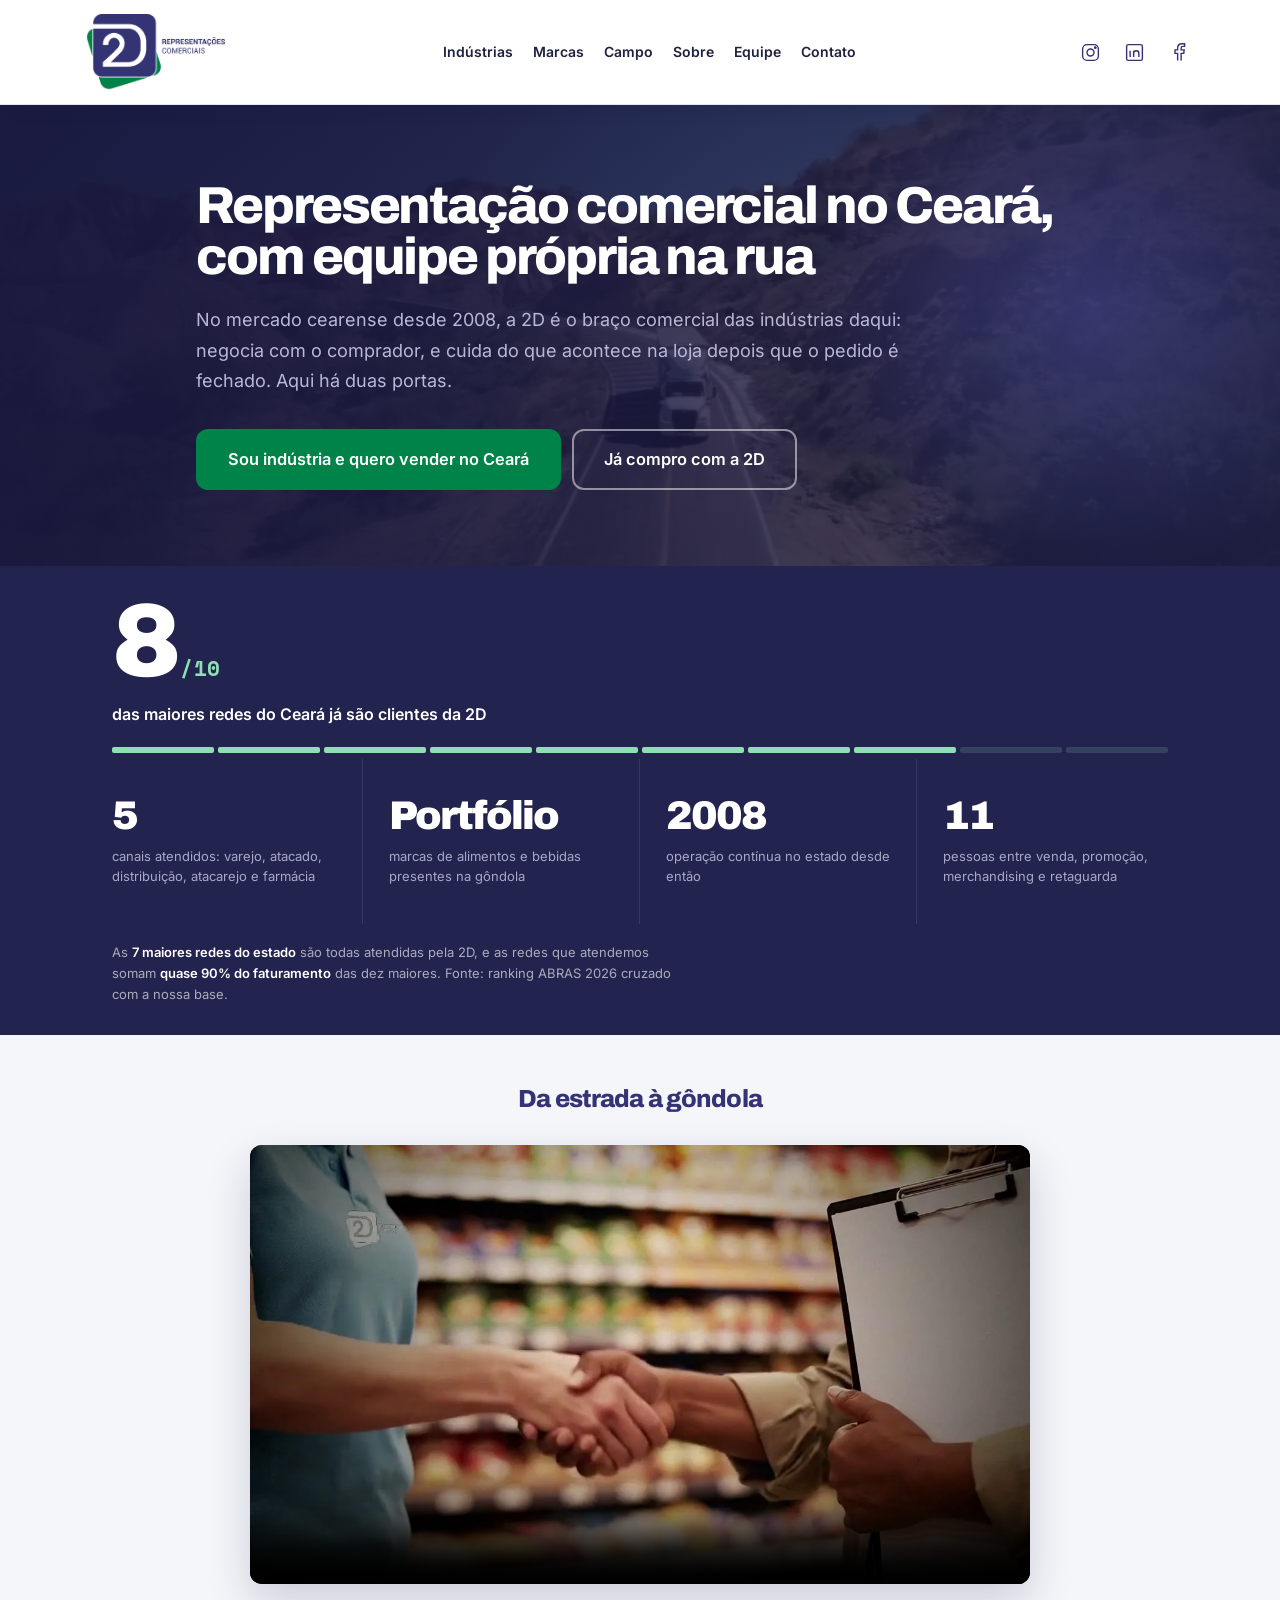
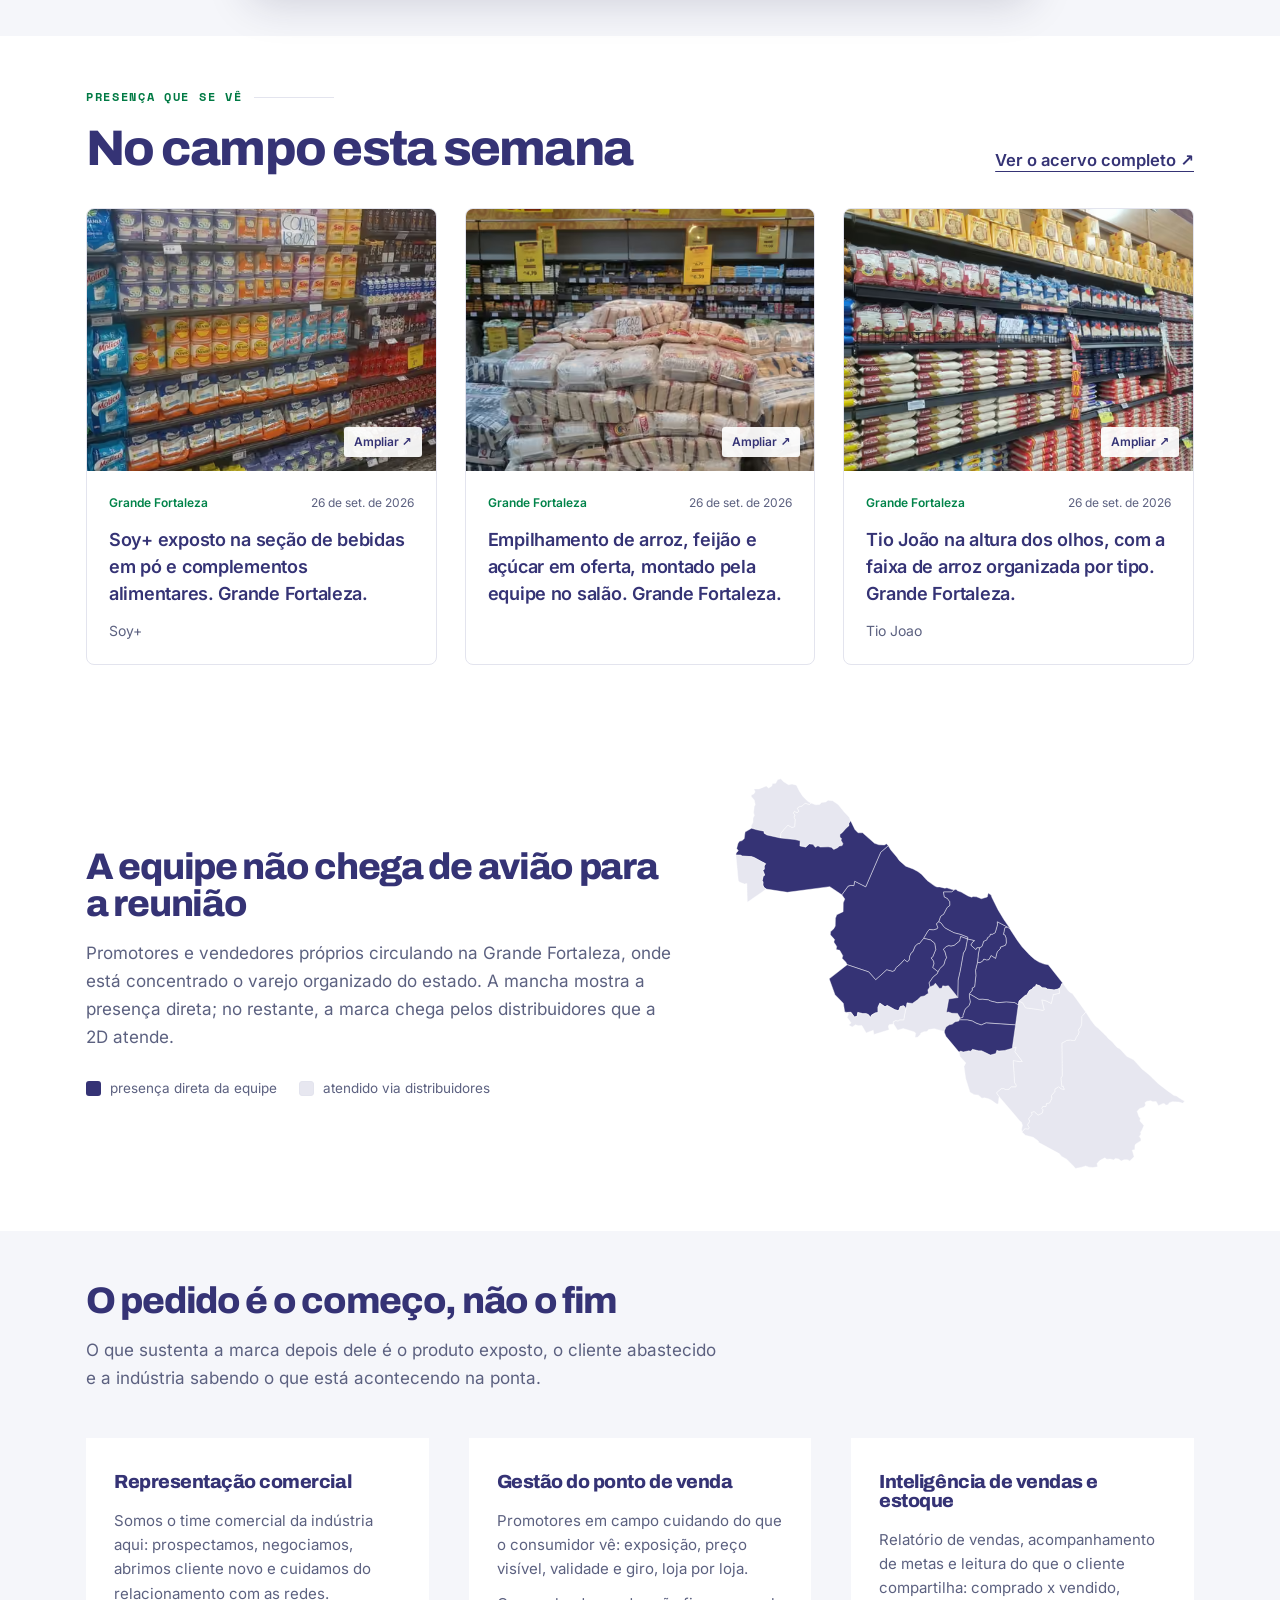
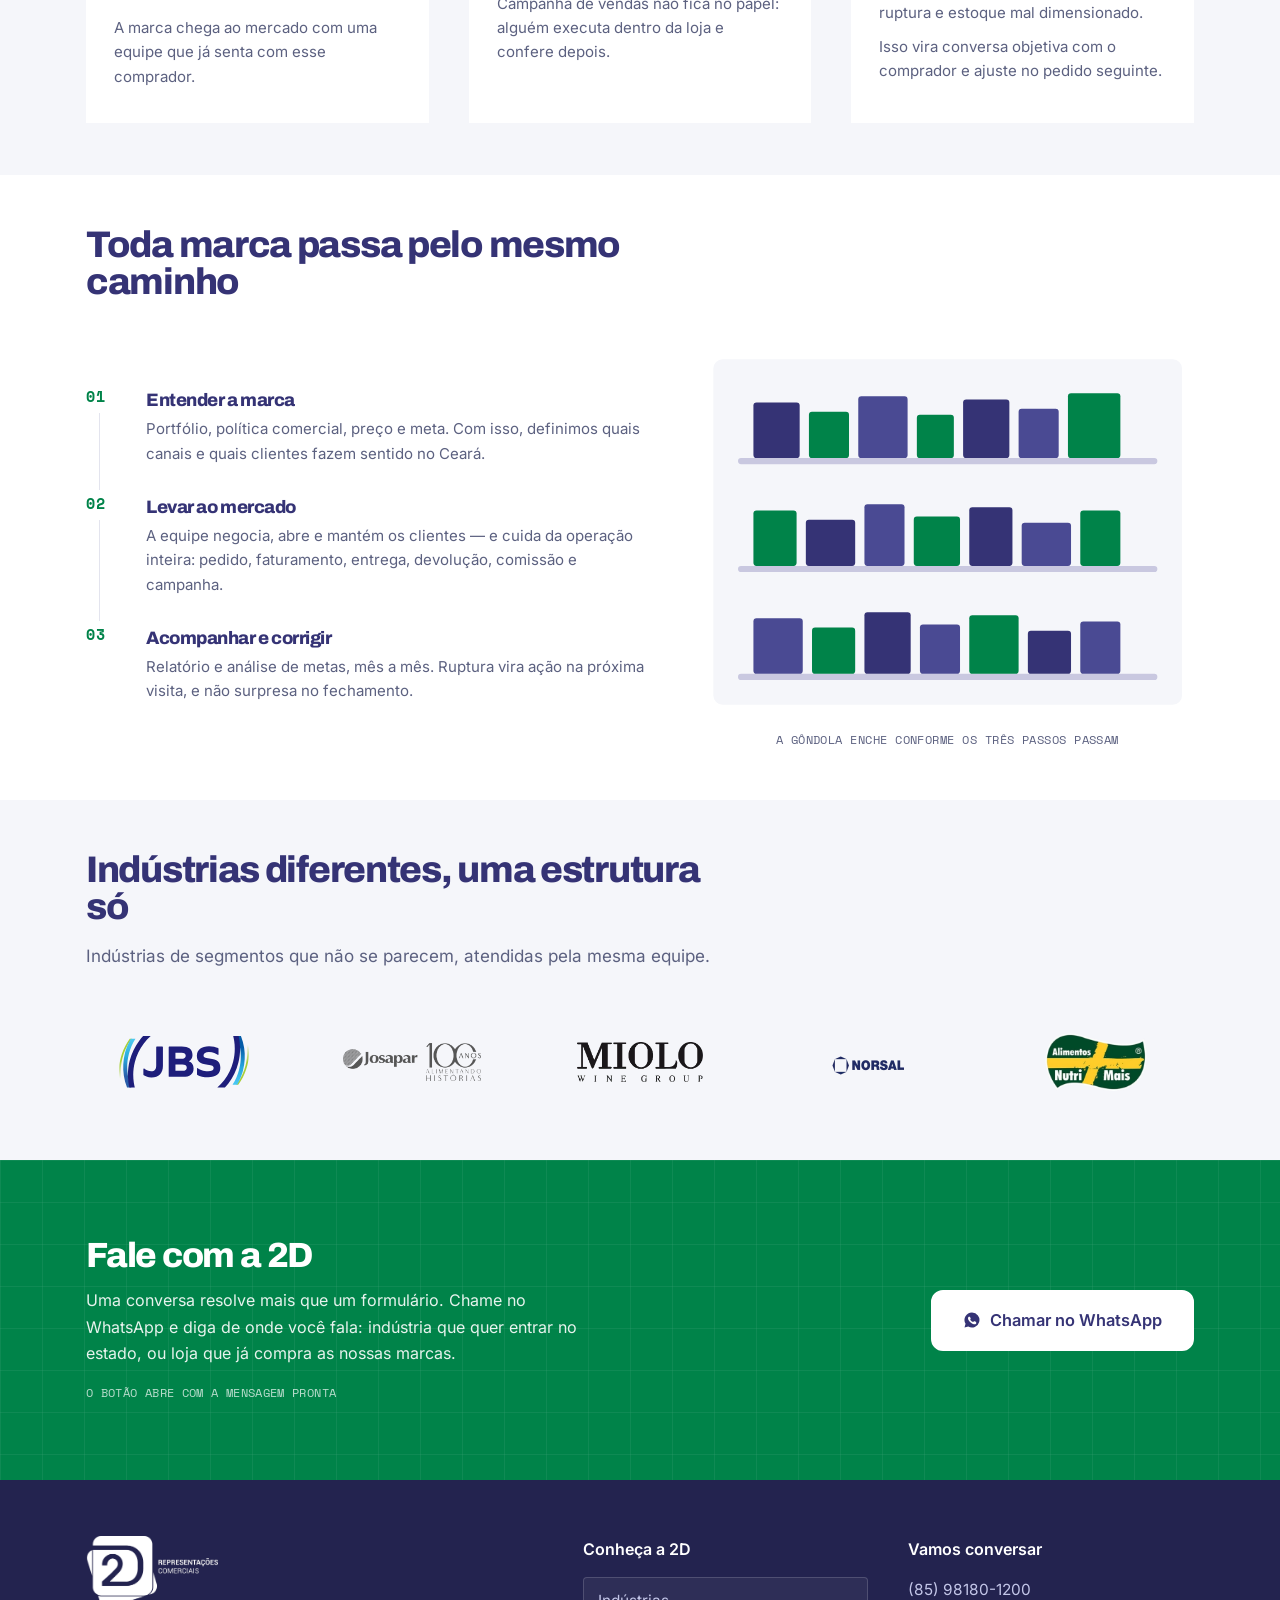
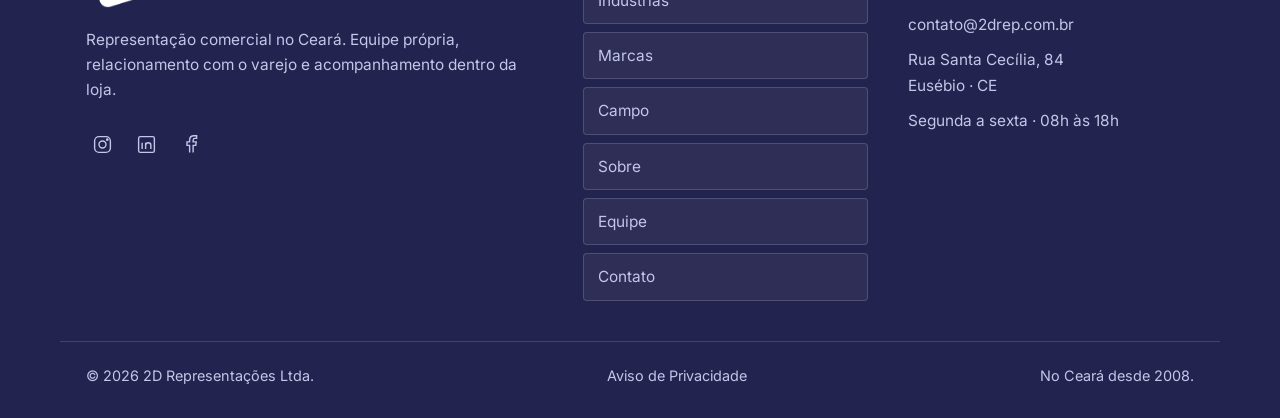
==== index.html @ 987ddf74 "Lancamento do site" ====
<!DOCTYPE html><html lang="pt-BR"><head><meta charset="utf-8"><meta name="viewport" content="width=device-width, initial-scale=1"><title>2D Representações | Representação Comercial no Ceará</title><meta name="description" content="A 2D Representações leva marcas e indústrias até supermercados, atacadistas, distribuidores, atacarejo e farmácias do Ceará, com equipe própria em campo."><meta name="theme-color" content="#353375"><!-- Propriedade "https://2drep.com.br/" no Google Search Console, verificada por
         metatag em 27/09/2026. Fica no layout, e nao como arquivo solto na raiz, porque
         o arquivo alguem apaga numa faxina e a propriedade cai junto. NAO REMOVER:
         o Google reconfere de tempos em tempos. O Search Console e o que sustenta a
         indexacao, o envio do sitemap e a remocao de URL — e e pre-requisito da
         verificacao de marca que libera o acesso Basico da API do Google Ads. --><meta name="google-site-verification" content="L3gNY5Cax0-ZKSfytOoUNS5yZfPrORazYYEIP8anbDY"><link rel="canonical" href="https://2drep.com.br/"><meta property="og:title" content="2D Representações | Representação Comercial no Ceará"><meta property="og:description" content="A 2D Representações leva marcas e indústrias até supermercados, atacadistas, distribuidores, atacarejo e farmácias do Ceará, com equipe própria em campo."><meta property="og:type" content="website"><!-- Icone da aba e do resultado de busca. Ate 26/09/2026 isto apontava para
         logo-color.png, que e RETANGULAR (640x349): navegador e buscador espremem
         ou cortam. Agora sao quadrados de verdade, gerados do simbolo em alta
         (marca/logo/png/simbolo-cor.png, 3334px). Os tamanhos sao multiplos de 48
         porque e o que o Google exige para mostrar o icone ao lado do resultado. --><link rel="icon" type="image/png" sizes="48x48" href="/assets/logo/favicon-48.png"><link rel="icon" type="image/png" sizes="96x96" href="/assets/logo/favicon-96.png"><link rel="icon" type="image/png" sizes="192x192" href="/assets/logo/favicon-192.png"><link rel="apple-touch-icon" href="/assets/logo/apple-touch-icon.png"><!-- A logo do cabecalho e WEBP SEM PERDA de 320x175 (13,6 KB). Era o mesmo
         logo-color.png de 640x349 e 48,6 KB, que a home baixava inteiro para
         exibir 139px de largura (CSS: .logo{height:76px}) — 35 KB gastos em
         pixel que ninguem ve. O PNG continua no disco porque e ele que o
         JSON-LD entrega ao Google como logo da Organization. --><!-- Google tag: AW-18473481970 (Ads) + G-D82GPBVWT2 (GA4), servidos pelo mesmo
         conteiner. O GA4 entra como destino da tag, nao como config aqui: o porque,
         com os numeros, esta no AGENTS.md em `ga4-ratos`. --><script async src="https://www.googletagmanager.com/gtag/js?id=AW-18473481970"></script><script type="module">window.dataLayer=window.dataLayer||[];function e(){dataLayer.push(arguments)}e(`js`,new Date),e(`config`,`AW-18473481970`);</script><script type="application/ld+json">{"@context":"https://schema.org","@type":"Organization","name":"2D Representações","legalName":"2D Representações LTDA","url":"https://2drep.com.br","logo":"https://2drep.com.br/assets/logo/logo-color.png","image":"https://2drep.com.br/assets/logo/favicon-192.png","email":"contato@2drep.com.br","telephone":"+5585981801200","foundingDate":"2008","description":"Representacao comercial no Ceara: o braco comercial das industrias dentro do varejo, atacado, distribuicao, atacarejo e farmacias do estado.","address":{"@type":"PostalAddress","streetAddress":"Rua Santa Cecília, 84","addressLocality":"Eusébio","addressRegion":"CE","postalCode":"61760-000","addressCountry":"BR"},"areaServed":{"@type":"State","name":"Ceara"},"sameAs":["https://instagram.com/2drepres","https://www.linkedin.com/company/2drepres/","https://www.facebook.com/profile.php?id=61594131366941"]}</script><meta name="astro-view-transitions-enabled" content="true"><meta name="astro-view-transitions-fallback" content="animate"><script type="module" src="/_astro/ClientRouter.astro_astro_type_script_index_0_lang.CYDbzu1r.js"></script><link rel="stylesheet" href="/_astro/Base.CYRR868E.css"></head><body><a class="skip-link" href="#conteudo">Pular para o conteúdo</a><header class="site-header"><div class="container header-inner"><a class="logo-link" href="/index.html" aria-label="2D Representações — início"><img class="logo" src="/assets/logo/logo-color.webp" alt="2D Representações" width="320" height="175"></a><button class="menu-toggle" aria-controls="navegacao" aria-expanded="false" hidden>Menu <span aria-hidden="true">☰</span></button><nav class="main-nav" id="navegacao" aria-label="Navegação principal"><a href="/industrias.html">Indústrias</a><a href="/marcas.html">Marcas</a><a href="/campo.html">Campo</a><a href="/sobre.html">Sobre</a><a href="/equipe.html">Equipe</a><a href="/contato.html">Contato</a></nav><div class="header-redes"><div class="redes" aria-label="Redes sociais da 2D"><a href="https://instagram.com/2drepres" aria-label="Instagram" target="_blank" rel="noopener noreferrer"><svg viewBox="0 0 24 24" fill="none" stroke="currentColor" stroke-width="1.6" aria-hidden="true"><rect x="3" y="3" width="18" height="18" rx="5"/><circle cx="12" cy="12" r="4"/><circle cx="17.5" cy="6.5" r=".8"/></svg></a><a href="https://www.linkedin.com/company/2drepres/" aria-label="LinkedIn" target="_blank" rel="noopener noreferrer"><svg viewBox="0 0 24 24" fill="none" stroke="currentColor" stroke-width="1.6" aria-hidden="true"><rect x="3" y="3" width="18" height="18" rx="2"/><path d="M7 10v7m0-10v.1M11 17v-7m0 3c0-4 6-4 6 0v4"/></svg></a><a href="https://www.facebook.com/profile.php?id=61594131366941" aria-label="Facebook" target="_blank" rel="noopener noreferrer"><svg viewBox="0 0 24 24" fill="none" stroke="currentColor" stroke-width="1.6" aria-hidden="true"><path d="M15 21v-8h3l.5-4H15V7c0-1 .5-2 2-2h2V2h-3c-3 0-5 2-5 5v2H8v4h3v8"/></svg></a></div></div></div></header><main id="conteudo" tabindex="-1"><section class="hero">
    <!-- O filme de 15 s (cenas 1, 4 e 6) roda atras do topo, mudo e em loop.
         preload="none": o video so comeca a baixar quando interacoes.ts manda
         tocar, depois do load — o LCP continua sendo o h1, nao o video. Sem JS,
         com movimento reduzido ou com o arquivo fora do ar, fica o poster. -->
    <div class="hero-bg" aria-hidden="true">
      <video class="hero-video" id="hero-video" src="/assets/video/institucional-home.mp4" poster="assets/video/poster-home.webp" muted loop playsinline preload="none" tabindex="-1"></video>
    </div>
    <div class="container hero-inner">
      <div>
        <h1>Representação comercial no Ceará, com equipe própria na rua</h1>
        <p class="hero-lead">No mercado cearense desde 2008, a 2D é o braço comercial das indústrias daqui: negocia com o comprador, e cuida do que acontece na loja depois que o pedido é fechado. Aqui há duas portas.</p>
        <div class="hero-ctas">
          <a class="btn btn-primary" href="/industrias.html">Sou indústria e quero vender no Ceará</a>
          <a class="btn btn-secondary" href="/contato.html">Já compro com a 2D</a>
        </div>
      </div>
    </div>
  </section>

  <section class="faixa">
    <div class="container">
      <div class="instr" id="instr">
        <div class="big"><span id="cnt" data-alvo="8">8</span><em>/10</em></div>
        <p class="lbl">das maiores redes do Ceará já são clientes da 2D</p>
        <div class="rulebar"><i></i><i></i><i></i><i></i><i></i><i></i><i></i><i></i><i></i><i></i></div>
      </div>
      <div class="faixa-g">
        <div class="faixa-i rv"><b>5</b><span>canais atendidos: varejo, atacado, distribuição, atacarejo e farmácia</span></div>
        <div class="faixa-i rv d1"><b>Portfólio</b><span>marcas de alimentos e bebidas presentes na gôndola</span></div>
        <div class="faixa-i rv d2"><b>2008</b><span>operação contínua no estado desde então</span></div>
        <div class="faixa-i rv d3"><b>11</b><span>pessoas entre venda, promoção, merchandising e retaguarda</span></div>
      </div>
      <p class="faixa-nota">As <b>7 maiores redes do estado</b> são todas atendidas pela 2D, e as redes que atendemos somam <b>quase 90% do faturamento</b> das dez maiores. Fonte: ranking ABRAS 2026 cruzado com a nossa base.</p>
    </div>
  </section>

  <section class="sec sec-filme">
    <div class="container filme-so">
      <h2 class="rv d1">Da estrada à gôndola</h2>
      <figure class="filme-player rv d2">
        <video controls preload="none" playsinline poster="assets/video/poster-filme.webp" src="/assets/video/institucional.mp4"></video>
      </figure>
    </div>
  </section>

  <section class="sec campo-faixa"><div class="container"><div class="section-heading"><div><p class="mono">Presença que se vê</p><h2>No campo esta semana</h2></div><a class="text-link" href="/campo.html">Ver o acervo completo ↗</a></div><div class="campo-grid"><article class="peca-campo" data-peca="2026-09-26-14" data-praca="grande-fortaleza" data-marcas="[&quot;soy&quot;]"><div class="peca-midia"><a href="https://cdn.jsdelivr.net/gh/diegopesquera/2d-midia@main/campo/2026-09-26-14.jpg" data-foto aria-label="Ampliar: Soy+ exposto na seção de bebidas em pó e complementos alimentares. Grande Fortaleza."><picture><source srcset="/_astro/2026-09-26-14_1sFRq3.avif 480w, /_astro/2026-09-26-14_2d0alT.avif 960w, /_astro/2026-09-26-14_6DPCM.avif 1600w" type="image/avif" sizes="(max-width: 760px) 100vw, 33vw"><source srcset="/_astro/2026-09-26-14_Zvoia3.webp 480w, /_astro/2026-09-26-14_1GKvP4.webp 960w, /_astro/2026-09-26-14_ZvbN5k.webp 1600w" type="image/webp" sizes="(max-width: 760px) 100vw, 33vw"><img src="/_astro/2026-09-26-14_1b8Obu.jpeg" srcset="/_astro/2026-09-26-14_2ni5TX.jpeg 480w, /_astro/2026-09-26-14_Z2gPlf.jpeg 960w, /_astro/2026-09-26-14_1wMvai.jpeg 1600w" sizes="(max-width: 760px) 100vw, 33vw" alt="Soy+ exposto na seção de bebidas em pó e complementos alimentares. Grande Fortaleza." loading="lazy" fetchpriority="auto" decoding="async" width="899" height="1599"></picture><span class="ampliar" aria-hidden="true">Ampliar ↗</span></a></div><div class="peca-texto"><p class="peca-meta"><span>Grande Fortaleza</span><time datetime="2026-09-26">26 de set. de 2026</time></p><h3>Soy+ exposto na seção de bebidas em pó e complementos alimentares. Grande Fortaleza.</h3><p class="peca-marcas">Soy+</p></div></article><article class="peca-campo" data-peca="2026-09-26-06" data-praca="grande-fortaleza" data-marcas="[]"><div class="peca-midia"><a href="https://cdn.jsdelivr.net/gh/diegopesquera/2d-midia@main/campo/2026-09-26-06.jpg" data-foto aria-label="Ampliar: Empilhamento de arroz, feijão e açúcar em oferta, montado pela equipe no salão. Grande Fortaleza."><picture><source srcset="/_astro/2026-09-26-06_Z2fCPV9.avif 480w, /_astro/2026-09-26-06_28x66D.avif 960w, /_astro/2026-09-26-06_13jfyu.avif 1600w" type="image/avif" sizes="(max-width: 760px) 100vw, 33vw"><source srcset="/_astro/2026-09-26-06_Pt7hG.webp 480w, /_astro/2026-09-26-06_1CirzN.webp 960w, /_astro/2026-09-26-06_qsAPn.webp 1600w" type="image/webp" sizes="(max-width: 760px) 100vw, 33vw"><img src="/_astro/2026-09-26-06_c0dj2.jpeg" srcset="/_astro/2026-09-26-06_Z1l1Cre.jpeg 480w, /_astro/2026-09-26-06_Z6ITAv.jpeg 960w, /_astro/2026-09-26-06_2trU60.jpeg 1600w" sizes="(max-width: 760px) 100vw, 33vw" alt="Empilhamento de arroz, feijão e açúcar em oferta, montado pela equipe no salão. Grande Fortaleza." loading="lazy" fetchpriority="auto" decoding="async" width="1200" height="1600"></picture><span class="ampliar" aria-hidden="true">Ampliar ↗</span></a></div><div class="peca-texto"><p class="peca-meta"><span>Grande Fortaleza</span><time datetime="2026-09-26">26 de set. de 2026</time></p><h3>Empilhamento de arroz, feijão e açúcar em oferta, montado pela equipe no salão. Grande Fortaleza.</h3></div></article><article class="peca-campo" data-peca="2026-09-26-03" data-praca="grande-fortaleza" data-marcas="[&quot;tio-joao&quot;]"><div class="peca-midia"><a href="https://cdn.jsdelivr.net/gh/diegopesquera/2d-midia@main/campo/2026-09-26-03.jpg" data-foto aria-label="Ampliar: Tio João na altura dos olhos, com a faixa de arroz organizada por tipo. Grande Fortaleza."><picture><source srcset="/_astro/2026-09-26-03_1K5BER.avif 480w, /_astro/2026-09-26-03_T6HWj.avif 960w, /_astro/2026-09-26-03_2einxH.avif 1600w" type="image/avif" sizes="(max-width: 760px) 100vw, 33vw"><source srcset="/_astro/2026-09-26-03_ZdYxUe.webp 480w, /_astro/2026-09-26-03_Z14XrCM.webp 960w, /_astro/2026-09-26-03_1BrIOA.webp 1600w" type="image/webp" sizes="(max-width: 760px) 100vw, 33vw"><img src="/_astro/2026-09-26-03_1gTNiS.jpeg" srcset="/_astro/2026-09-26-03_Z2puiE9.jpeg 480w, /_astro/2026-09-26-03_1NHVre.jpeg 960w, /_astro/2026-09-26-03_Z1pK5II.jpeg 1600w" sizes="(max-width: 760px) 100vw, 33vw" alt="Tio João na altura dos olhos, com a faixa de arroz organizada por tipo. Grande Fortaleza." loading="lazy" fetchpriority="auto" decoding="async" width="1280" height="960"></picture><span class="ampliar" aria-hidden="true">Ampliar ↗</span></a></div><div class="peca-texto"><p class="peca-meta"><span>Grande Fortaleza</span><time datetime="2026-09-26">26 de set. de 2026</time></p><h3>Tio João na altura dos olhos, com a faixa de arroz organizada por tipo. Grande Fortaleza.</h3><p class="peca-marcas">Tio Joao</p></div></article></div></div></section>

  <section class="sec">
    <div class="container">
      <div class="mapa-wrap">
        <div>
          <h2 class="rv d1 mapa-title">A equipe não chega de avião para a reunião</h2>
          <p class="rv d2 mapa-lead">Promotores e vendedores próprios circulando na Grande Fortaleza, onde está concentrado o varejo organizado do estado. A mancha mostra a presença direta; no restante, a marca chega pelos distribuidores que a 2D atende.</p>
          <div class="legenda rv d3">
            <span><i class="sw" style="background:#353375"></i> presença direta da equipe</span>
            <span><i class="sw" style="background:#e7e7f0;border:1px solid var(--line)"></i> atendido via distribuidores</span>
          </div>
        </div>
        <div class="mapa" id="mapa">
          <svg viewBox="0 0 760 664" role="img">
<title>Municípios da região de Fortaleza em que a 2D Representações atua</title>
<style>.m{fill:#e7e7f0;stroke:#fff;stroke-width:.7}.m.a{fill:#e7e7f0}</style>
<path class="m a" style="--d:50ms" d="M394.9,364.7 L410.4,373.8 L416.4,373.6 L425.9,374.6 L429.1,376.4 L440.6,379.2 L454.6,378.1 L468.1,379.0 L474.3,382.8 L475.4,376.5 L485.4,367.5 L488.1,366.8 L492.2,359.5 L496.7,357.0 L499.4,353.5 L502.3,353.4 L503.1,349.8 L509.5,352.0 L513.0,355.1 L518.8,355.3 L521.0,357.1 L532.3,358.5 L539.3,357.0 L540.5,355.6 L542.5,354.7 L544.7,348.6 L546.9,348.0 L522.8,317.5 L516.5,316.5 L507.9,313.3 L500.5,308.5 L492.7,301.8 L480.3,288.4 L472.8,278.1 L460.1,258.6 L456.4,256.3 L452.4,257.4 L450.1,268.4 L452.4,269.2 L454.3,274.0 L454.8,281.8 L453.3,285.9 L445.3,288.9 L444.9,291.8 L439.9,296.8 L437.3,307.2 L430.0,302.5 L426.6,309.2 L422.8,309.7 L418.2,308.3 L416.4,311.6 L412.0,314.1 L408.0,313.6 L404.8,326.7 L405.4,335.2 L403.3,353.3 L399.1,355.6 L399.7,358.6Z"/>
<path class="m" d="M730.8,530.6 L726.4,529.5 L716.1,521.9 L700.9,510.1 L686.5,496.2 L674.9,486.7 L661.2,471.6 L650.1,466.1 L639.2,454.2 L634.2,451.3 L626.2,442.2 L620.6,437.6 L616.9,433.1 L603.6,420.4 L599.6,417.2 L592.5,408.0 L583.7,394.3 L577.1,401.7 L577.0,412.6 L575.4,418.3 L571.5,423.6 L572.8,426.6 L571.2,431.2 L567.7,436.0 L567.0,439.7 L563.4,440.7 L558.5,439.5 L552.6,440.5 L544.9,444.7 L545.5,497.9 L543.3,501.5 L544.9,515.3 L547.1,515.0 L548.7,519.9 L543.9,518.7 L539.7,515.4 L533.6,519.2 L533.4,523.3 L528.0,529.7 L528.5,534.6 L524.8,541.9 L520.0,542.6 L519.0,547.5 L514.0,547.5 L512.2,550.8 L514.3,553.0 L512.9,558.2 L506.3,561.5 L499.9,555.6 L495.5,557.1 L496.5,560.3 L490.7,567.6 L492.7,571.4 L489.1,577.2 L491.7,581.6 L490.8,584.0 L484.6,583.6 L480.2,589.0 L485.7,594.2 L498.3,597.6 L506.7,603.6 L507.5,606.0 L541.2,624.4 L544.0,628.1 L551.1,632.2 L552.6,633.0 L564.5,644.9 L566.9,648.1 L577.0,646.1 L583.6,644.0 L588.9,646.0 L595.3,646.6 L603.0,645.4 L602.0,640.1 L606.3,635.3 L614.8,630.9 L617.8,633.2 L623.8,632.8 L628.8,634.2 L631.9,631.9 L636.9,632.6 L641.1,636.1 L645.7,634.0 L651.2,633.9 L655.1,635.9 L662.1,629.0 L659.1,618.3 L663.2,617.6 L663.6,610.6 L664.9,608.4 L673.3,603.0 L673.0,599.4 L670.6,596.2 L673.4,592.2 L672.5,589.3 L675.0,585.6 L678.0,578.4 L671.6,571.0 L672.3,566.4 L670.1,564.4 L667.0,555.3 L671.2,551.0 L678.1,548.7 L680.8,545.3 L679.6,541.3 L683.1,539.1 L689.0,538.2 L692.5,539.7 L697.8,539.3 L701.7,546.3 L708.2,543.0 L711.0,542.8 L713.7,545.6 L716.9,544.9 L719.6,541.3 L724.5,539.9 L734.9,540.4 L741.4,542.4 L744.0,538.5 L740.0,536.7Z"/>
<path class="m" d="M480.2,589.0 L484.6,583.6 L490.8,584.0 L491.7,581.6 L489.1,577.2 L492.7,571.4 L490.7,567.6 L496.5,560.3 L495.5,557.1 L499.9,555.6 L506.3,561.5 L512.9,558.2 L514.3,553.0 L512.2,550.8 L514.0,547.5 L519.0,547.5 L520.0,542.6 L524.8,541.9 L528.5,534.6 L528.0,529.7 L533.4,523.3 L533.6,519.2 L539.7,515.4 L543.9,518.7 L548.7,519.9 L547.1,515.0 L544.9,515.3 L543.3,501.5 L545.5,497.9 L544.9,444.7 L552.6,440.5 L558.5,439.5 L563.4,440.7 L567.0,439.7 L567.7,436.0 L571.2,431.2 L572.8,426.6 L571.5,423.6 L575.4,418.3 L577.0,412.6 L577.1,401.7 L583.7,394.3 L562.0,364.3 L557.8,362.1 L554.7,358.9 L546.9,348.0 L544.7,348.6 L542.5,354.7 L540.5,355.6 L540.9,363.9 L530.5,366.1 L530.7,367.6 L527.7,380.3 L519.2,376.1 L512.2,374.5 L516.2,390.5 L513.8,391.5 L500.4,389.2 L485.9,387.4 L481.7,379.8 L475.4,376.5 L474.3,382.8 L469.8,415.2 L464.4,453.2 L470.7,451.3 L468.6,458.5 L480.6,474.5 L476.5,474.7 L465.9,472.9 L468.1,509.2 L470.7,512.7 L470.5,515.6 L462.7,515.6 L459.3,519.4 L454.0,520.2 L450.6,518.4 L446.7,518.5 L438.6,525.4 L443.1,531.6 L476.7,570.9 L479.2,573.1 L481.0,578.1 L479.6,584.1Z"/>
<path class="m a" style="--d:140ms" d="M345.3,247.7 L348.4,239.0 L353.2,235.8 L358.9,224.8 L363.4,221.3 L363.1,215.2 L359.0,209.9 L354.3,207.7 L352.9,199.6 L366.5,199.5 L369.7,196.5 L358.3,192.8 L355.1,193.3 L346.9,191.4 L342.2,191.4 L338.2,189.6 L326.4,181.0 L317.2,170.8 L311.2,166.3 L303.5,162.1 L291.6,157.7 L281.0,148.4 L277.1,142.7 L267.5,131.4 L263.2,124.4 L250.9,135.2 L226.7,191.1 L208.8,182.0 L207.4,189.2 L202.5,188.8 L198.2,190.0 L187.9,204.1 L192.7,211.0 L190.2,217.2 L190.0,231.5 L179.6,236.6 L177.5,242.3 L177.2,254.8 L174.9,259.1 L169.5,264.2 L169.3,269.1 L176.2,276.7 L174.9,280.8 L179.6,287.8 L178.7,292.9 L184.4,294.1 L189.5,302.8 L188.3,307.2 L194.5,313.5 L196.6,317.5 L231.6,329.2 L242.9,342.0 L260.8,325.9 L270.2,328.4 L273.6,327.1 L276.1,322.2 L282.8,316.7 L289.4,309.3 L294.0,312.9 L297.3,310.1 L298.0,304.0 L300.5,298.6 L303.2,296.5 L307.2,287.0 L311.9,283.2 L313.6,283.7 L320.8,274.7 L327.0,263.9 L329.8,260.4 L336.2,261.1 L342.2,259.5 L343.7,257.6 L341.6,250.9Z"/>
<path class="m" d="M378.0,459.3 L379.6,466.4 L389.1,476.8 L386.1,482.6 L388.8,502.0 L395.8,524.3 L402.6,528.3 L409.7,529.3 L415.2,534.0 L419.0,533.5 L425.9,535.0 L430.7,537.5 L439.8,543.9 L441.9,542.7 L443.1,531.6 L438.6,525.4 L446.7,518.5 L450.6,518.4 L454.0,520.2 L459.3,519.4 L462.7,515.6 L470.5,515.6 L470.7,512.7 L468.1,509.2 L465.9,472.9 L476.5,474.7 L480.6,474.5 L468.6,458.5 L470.7,451.3 L464.4,453.2 L452.3,456.6 L442.8,457.4 L439.4,456.5 L437.9,461.6 L429.1,464.1 L414.7,457.2 L410.1,457.3 L399.8,454.8 L397.0,457.9 L394.0,457.2 L384.8,459.1 L380.9,457.7Z"/>
<path class="m a" style="--d:230ms" d="M456.4,256.3 L440.1,247.7 L440.4,252.7 L436.7,265.5 L432.4,268.0 L428.7,268.2 L428.0,271.1 L424.1,273.9 L423.0,277.3 L418.0,279.5 L415.3,287.9 L411.4,290.0 L409.4,300.3 L408.0,313.6 L412.0,314.1 L416.4,311.6 L418.2,308.3 L422.8,309.7 L426.6,309.2 L430.0,302.5 L437.3,307.2 L439.9,296.8 L444.9,291.8 L445.3,288.9 L453.3,285.9 L454.8,281.8 L454.3,274.0 L452.4,269.2 L450.1,268.4 L452.4,257.4Z"/>
<path class="m a" style="--d:320ms" d="M391.7,275.8 L403.1,278.5 L399.9,281.0 L397.1,285.7 L405.5,293.1 L407.0,290.2 L411.4,290.0 L415.3,287.9 L418.0,279.5 L423.0,277.3 L424.1,273.9 L428.0,271.1 L428.7,268.2 L432.4,268.0 L436.7,265.5 L440.4,252.7 L440.1,247.7 L456.4,256.3 L460.1,258.6 L460.1,257.7 L450.8,244.1 L441.3,228.3 L431.5,208.6 L430.1,204.5 L425.4,201.2 L423.9,207.6 L414.3,210.4 L406.6,207.4 L400.9,206.9 L398.5,207.9 L392.8,206.0 L381.6,199.7 L375.6,197.4 L373.1,195.1 L369.7,196.5 L366.5,199.5 L352.9,199.6 L354.3,207.7 L359.0,209.9 L363.1,215.2 L363.4,221.3 L358.9,224.8 L353.2,235.8 L348.4,239.0 L345.3,247.7 L349.2,250.2 L352.7,255.3 L356.5,258.6 L370.0,265.8 L380.4,268.4 L392.2,273.0Z"/>
<path class="m" d="M380.0,404.1 L375.6,396.5 L366.6,396.4 L360.9,394.2 L357.5,395.2 L361.4,373.2 L376.0,370.9 L371.7,364.9 L360.9,351.6 L355.5,352.4 L351.7,351.6 L350.2,355.8 L346.3,356.0 L339.7,347.5 L336.7,351.1 L330.8,353.5 L327.5,358.4 L328.4,363.8 L321.9,368.1 L315.9,369.5 L310.3,374.8 L302.3,380.4 L293.7,379.4 L291.5,389.8 L288.3,407.0 L281.4,407.0 L279.6,408.8 L275.3,408.1 L270.9,410.3 L271.9,413.8 L278.3,423.7 L287.5,421.1 L305.7,426.5 L307.7,428.9 L306.5,435.7 L310.7,435.2 L315.3,430.8 L316.3,428.2 L321.4,426.2 L326.1,425.9 L328.7,422.8 L337.7,421.4 L352.4,425.3 L354.5,424.2 L356.9,418.6 L362.0,415.1 L367.2,413.9 L371.6,410.1 L377.7,409.0 L378.1,407.0Z"/>
<path class="m a" style="--d:410ms" d="M469.8,415.2 L474.3,382.8 L468.1,379.0 L454.6,378.1 L440.6,379.2 L429.1,376.4 L425.9,374.6 L416.4,373.6 L410.4,373.8 L394.9,364.7 L394.9,370.3 L396.3,377.8 L394.8,383.1 L387.9,389.7 L384.3,400.3 L384.4,402.6 L380.0,404.1 L378.1,407.0 L391.6,407.1 L399.6,408.9 L405.8,412.3 L414.1,415.3 L421.9,411.9Z"/>
<path class="m a" style="--d:500ms" d="M408.0,313.6 L409.4,300.3 L411.4,290.0 L407.0,290.2 L405.5,293.1 L397.1,285.7 L399.9,281.0 L403.1,278.5 L391.7,275.8 L388.6,292.8 L385.1,298.7 L380.2,326.2 L376.5,342.5 L376.0,370.9 L361.4,373.2 L357.5,395.2 L360.9,394.2 L366.6,396.4 L375.6,396.5 L380.0,404.1 L384.4,402.6 L384.3,400.3 L387.9,389.7 L394.8,383.1 L396.3,377.8 L394.9,370.3 L394.9,364.7 L399.7,358.6 L399.1,355.6 L403.3,353.3 L405.4,335.2 L404.8,326.7Z"/>
<path class="m a" style="--d:590ms" d="M344.2,329.1 L346.8,324.2 L353.7,317.5 L355.9,309.7 L358.0,306.4 L355.0,295.4 L352.4,292.9 L357.5,288.1 L361.6,286.7 L365.1,287.4 L370.2,286.2 L379.2,279.0 L380.8,271.8 L391.7,275.8 L392.2,273.0 L380.4,268.4 L370.0,265.8 L356.5,258.6 L352.7,255.3 L349.2,250.2 L345.3,247.7 L341.6,250.9 L343.7,257.6 L342.2,259.5 L336.2,261.1 L329.8,260.4 L327.0,263.9 L320.8,274.7 L332.0,277.4 L338.5,282.6 L340.3,292.7 L335.3,304.9 L332.7,306.5 L336.7,312.0 L337.3,316.1 L335.2,322.1Z"/>
<path class="m a" style="--d:680ms" d="M320.8,274.7 L313.6,283.7 L311.9,283.2 L307.2,287.0 L303.2,296.5 L300.5,298.6 L298.0,304.0 L297.3,310.1 L294.0,312.9 L289.4,309.3 L282.8,316.7 L276.1,322.2 L273.6,327.1 L270.2,328.4 L260.8,325.9 L242.9,342.0 L231.6,329.2 L196.6,317.5 L167.4,340.5 L176.8,366.1 L190.3,380.0 L192.6,394.2 L196.6,395.0 L202.7,394.8 L208.4,402.5 L212.7,401.3 L213.8,395.0 L221.8,396.9 L227.4,396.9 L231.1,398.6 L234.4,403.0 L236.2,399.2 L242.3,395.7 L246.6,395.2 L246.6,386.6 L249.6,379.9 L258.0,385.8 L261.6,383.7 L273.9,390.5 L278.6,391.9 L281.1,390.9 L282.4,385.9 L287.6,384.1 L290.3,386.0 L291.5,389.8 L293.7,379.4 L302.3,380.4 L310.3,374.8 L315.9,369.5 L321.9,368.1 L328.4,363.8 L327.5,358.4 L330.8,353.5 L329.6,346.9 L336.0,337.6 L342.7,332.2 L344.2,329.1 L335.2,322.1 L337.3,316.1 L336.7,312.0 L332.7,306.5 L335.3,304.9 L340.3,292.7 L338.5,282.6 L332.0,277.4Z"/>
<path class="m a" style="--d:770ms" d="M378.0,459.3 L380.9,457.7 L384.8,459.1 L394.0,457.2 L397.0,457.9 L399.8,454.8 L410.1,457.3 L414.7,457.2 L429.1,464.1 L437.9,461.6 L439.4,456.5 L442.8,457.4 L452.3,456.6 L464.4,453.2 L469.8,415.2 L421.9,411.9 L414.1,415.3 L405.8,412.3 L399.6,408.9 L391.6,407.1 L378.1,407.0 L377.7,409.0 L371.6,410.1 L367.2,413.9 L362.0,415.1 L356.9,418.6 L354.5,424.2 L354.2,426.9 L356.7,433.7Z"/>
<path class="m a" style="--d:860ms" d="M330.8,353.5 L336.7,351.1 L339.7,347.5 L346.3,356.0 L350.2,355.8 L351.7,351.6 L355.5,352.4 L360.9,351.6 L371.7,364.9 L376.0,370.9 L376.5,342.5 L380.2,326.2 L385.1,298.7 L388.6,292.8 L391.7,275.8 L380.8,271.8 L379.2,279.0 L370.2,286.2 L365.1,287.4 L361.6,286.7 L357.5,288.1 L352.4,292.9 L355.0,295.4 L358.0,306.4 L355.9,309.7 L353.7,317.5 L346.8,324.2 L344.2,329.1 L342.7,332.2 L336.0,337.6 L329.6,346.9Z"/>
<path class="m" d="M239.9,430.8 L264.8,423.2 L263.4,418.1 L264.4,415.0 L271.9,413.8 L270.9,410.3 L275.3,408.1 L279.6,408.8 L281.4,407.0 L288.3,407.0 L291.5,389.8 L290.3,386.0 L287.6,384.1 L282.4,385.9 L281.1,390.9 L278.6,391.9 L273.9,390.5 L261.6,383.7 L258.0,385.8 L249.6,379.9 L246.6,386.6 L246.6,395.2 L242.3,395.7 L236.2,399.2 L234.4,403.0 L231.1,398.6 L227.4,396.9 L221.8,396.9 L213.8,395.0 L212.7,401.3 L208.4,402.5 L202.7,394.8 L196.6,395.0 L199.0,397.5 L196.5,402.9 L203.0,412.0 L198.9,415.5 L204.7,418.7 L210.1,415.1 L214.8,416.5 L220.4,416.3 L227.4,428.2 L238.9,423.9Z"/>
<path class="m" d="M88.2,111.9 L112.0,114.5 L120.3,116.4 L119.9,124.8 L129.5,126.8 L135.1,121.5 L141.1,122.2 L145.0,127.1 L149.2,124.6 L153.0,126.7 L165.8,126.3 L170.9,127.1 L174.9,130.5 L181.0,127.6 L184.1,125.0 L188.4,124.3 L189.7,121.2 L186.6,115.6 L187.4,112.8 L184.8,110.6 L184.7,106.2 L188.8,102.9 L194.8,96.0 L199.5,91.9 L199.4,88.5 L202.2,83.9 L199.9,78.1 L191.2,69.1 L181.9,57.4 L173.0,51.5 L165.5,50.6 L162.0,53.4 L154.9,54.3 L152.0,57.4 L145.5,58.1 L137.7,55.2 L135.7,57.5 L128.4,55.6 L123.2,60.1 L117.6,61.6 L115.7,64.1 L118.1,68.5 L115.4,71.0 L111.0,68.5 L109.1,71.5 L111.8,74.7 L110.2,78.3 L112.1,82.1 L111.4,93.6 L107.1,94.9 L100.5,91.1 L93.7,98.3 L88.9,104.6Z"/>
<path class="m" d="M88.2,111.9 L88.9,104.6 L93.7,98.3 L100.5,91.1 L107.1,94.9 L111.4,93.6 L112.1,82.1 L110.2,78.3 L111.8,74.7 L109.1,71.5 L111.0,68.5 L115.4,71.0 L118.1,68.5 L115.7,64.1 L117.6,61.6 L123.2,60.1 L128.4,55.6 L135.7,57.5 L137.7,55.2 L133.1,52.7 L124.8,44.5 L118.9,35.5 L114.3,26.2 L107.1,24.5 L101.4,25.5 L93.1,20.4 L89.0,16.0 L84.0,17.2 L80.5,23.3 L75.2,23.7 L74.4,27.7 L69.1,30.7 L65.3,27.6 L53.4,32.3 L45.2,32.3 L47.3,36.9 L45.1,40.4 L41.0,42.3 L41.2,45.0 L45.8,50.3 L47.4,57.8 L45.8,61.0 L44.7,71.0 L46.0,75.4 L43.9,79.5 L43.7,86.8 L40.9,92.2 L41.5,96.1 L49.9,98.6 L61.5,100.8 L61.7,104.1 L66.3,107.0Z"/>
<path class="m" d="M475.4,376.5 L481.7,379.8 L485.9,387.4 L500.4,389.2 L513.8,391.5 L516.2,390.5 L512.2,374.5 L519.2,376.1 L527.7,380.3 L530.7,367.6 L530.5,366.1 L540.9,363.9 L540.5,355.6 L539.3,357.0 L532.3,358.5 L521.0,357.1 L518.8,355.3 L513.0,355.1 L509.5,352.0 L503.1,349.8 L502.3,353.4 L499.4,353.5 L496.7,357.0 L492.2,359.5 L488.1,366.8 L485.4,367.5Z"/>
<path class="m a" style="--d:950ms" d="M263.2,124.4 L260.4,121.3 L256.9,123.2 L248.1,122.9 L241.0,120.6 L221.6,103.5 L214.2,103.4 L209.1,98.0 L202.2,83.9 L199.4,88.5 L199.5,91.9 L194.8,96.0 L188.8,102.9 L184.7,106.2 L184.8,110.6 L187.4,112.8 L186.6,115.6 L189.7,121.2 L188.4,124.3 L184.1,125.0 L181.0,127.6 L174.9,130.5 L170.9,127.1 L165.8,126.3 L153.0,126.7 L149.2,124.6 L145.0,127.1 L141.1,122.2 L135.1,121.5 L129.5,126.8 L119.9,124.8 L120.3,116.4 L112.0,114.5 L88.2,111.9 L66.3,107.0 L61.7,104.1 L61.5,100.8 L49.9,98.6 L41.5,96.1 L30.9,102.3 L29.6,112.8 L26.3,116.1 L21.7,117.4 L19.3,121.1 L17.3,128.8 L20.0,132.6 L16.6,136.1 L16.0,139.7 L23.3,139.9 L26.7,141.4 L41.6,142.2 L46.0,143.9 L64.2,153.7 L61.9,157.2 L62.0,162.7 L59.6,164.2 L62.7,172.0 L60.1,174.6 L58.6,181.2 L60.1,183.4 L59.7,188.3 L61.7,192.4 L65.3,194.8 L99.5,200.1 L168.4,190.9 L187.9,204.1 L198.2,190.0 L202.5,188.8 L207.4,189.2 L208.8,182.0 L226.7,191.1 L250.9,135.2Z"/>
<path class="m" d="M65.3,194.8 L61.7,192.4 L59.7,188.3 L60.1,183.4 L58.6,181.2 L60.1,174.6 L62.7,172.0 L59.6,164.2 L62.0,162.7 L61.9,157.2 L64.2,153.7 L46.0,143.9 L41.6,142.2 L26.7,141.4 L23.3,139.9 L16.0,139.7 L19.9,180.7 L21.6,183.5 L30.0,186.7 L33.8,185.7 L34.6,216.3Z"/>
          </svg>
        </div>
      </div>
    </div>
  </section>

  <section class="sec sec-paper">
    <div class="container">
      <div class="sec-head">
        <h2 class="rv d1">O pedido é o começo, não o fim</h2>
        <p class="rv d2">O que sustenta a marca depois dele é o produto exposto, o cliente abastecido e a indústria sabendo o que está acontecendo na ponta.</p>
      </div>
      <div class="cards-num">
        <div class="card-num rv">
          <h3>Representação comercial</h3>
          <p>Somos o time comercial da indústria aqui: prospectamos, negociamos, abrimos cliente novo e cuidamos do relacionamento com as redes.</p>
          <p>A marca chega ao mercado com uma equipe que já senta com esse comprador.</p>
        </div>
        <div class="card-num rv d1">
          <h3>Gestão do ponto de venda</h3>
          <p>Promotores em campo cuidando do que o consumidor vê: exposição, preço visível, validade e giro, loja por loja.</p>
          <p>Campanha de vendas não fica no papel: alguém executa dentro da loja e confere depois.</p>
        </div>
        <div class="card-num rv d2">
          <h3>Inteligência de vendas e estoque</h3>
          <p>Relatório de vendas, acompanhamento de metas e leitura do que o cliente compartilha: comprado x vendido, ruptura e estoque mal dimensionado.</p>
          <p>Isso vira conversa objetiva com o comprador e ajuste no pedido seguinte.</p>
        </div>
      </div>
    </div>
  </section>

  <section class="sec" id="como-trabalhamos">
    <div class="container">
      <div class="sec-head">
        <h2 class="rv d1">Toda marca passa pelo mesmo caminho</h2>
      </div>
      <div class="passos-wrap">
        <ol class="passos">
          <li class="rv"><h3>Entender a marca</h3><p>Portfólio, política comercial, preço e meta. Com isso, definimos quais canais e quais clientes fazem sentido no Ceará.</p></li>
          <li class="rv d1"><h3>Levar ao mercado</h3><p>A equipe negocia, abre e mantém os clientes — e cuida da operação inteira: pedido, faturamento, entrega, devolução, comissão e campanha.</p></li>
          <li class="rv d2"><h3>Acompanhar e corrigir</h3><p>Relatório e análise de metas, mês a mês. Ruptura vira ação na próxima visita, e não surpresa no fechamento.</p></li>
        </ol>
        <div>
          <div class="gondola" id="gondola">
            <svg viewBox="0 0 320 240" role="img" aria-label="Ilustração de uma gôndola de supermercado sendo abastecida">
              <rect x="8" y="8" width="304" height="224" rx="6" fill="#f5f6fa"/>
              <rect x="24" y="72" width="272" height="4" rx="2" fill="#c9c8e0"/>
              <rect x="24" y="142" width="272" height="4" rx="2" fill="#c9c8e0"/>
              <rect x="24" y="212" width="272" height="4" rx="2" fill="#c9c8e0"/>
              <g class="prod" style="--i:0"><rect x="34" y="36" width="30" height="36" rx="2" fill="#353375"/></g>
              <g class="prod" style="--i:1"><rect x="70" y="42" width="26" height="30" rx="2" fill="#008349"/></g>
              <g class="prod" style="--i:2"><rect x="102" y="32" width="32" height="40" rx="2" fill="#4a4a93"/></g>
              <g class="prod" style="--i:3"><rect x="140" y="44" width="24" height="28" rx="2" fill="#008349"/></g>
              <g class="prod" style="--i:4"><rect x="170" y="34" width="30" height="38" rx="2" fill="#353375"/></g>
              <g class="prod" style="--i:5"><rect x="206" y="40" width="26" height="32" rx="2" fill="#4a4a93"/></g>
              <g class="prod" style="--i:6"><rect x="238" y="30" width="34" height="42" rx="2" fill="#008349"/></g>
              <g class="prod" style="--i:7"><rect x="34" y="106" width="28" height="36" rx="2" fill="#008349"/></g>
              <g class="prod" style="--i:8"><rect x="68" y="112" width="32" height="30" rx="2" fill="#353375"/></g>
              <g class="prod" style="--i:9"><rect x="106" y="102" width="26" height="40" rx="2" fill="#4a4a93"/></g>
              <g class="prod" style="--i:10"><rect x="138" y="110" width="30" height="32" rx="2" fill="#008349"/></g>
              <g class="prod" style="--i:11"><rect x="174" y="104" width="28" height="38" rx="2" fill="#353375"/></g>
              <g class="prod" style="--i:12"><rect x="208" y="114" width="32" height="28" rx="2" fill="#4a4a93"/></g>
              <g class="prod" style="--i:13"><rect x="246" y="106" width="26" height="36" rx="2" fill="#008349"/></g>
              <g class="prod" style="--i:14"><rect x="34" y="176" width="32" height="36" rx="2" fill="#4a4a93"/></g>
              <g class="prod" style="--i:15"><rect x="72" y="182" width="28" height="30" rx="2" fill="#008349"/></g>
              <g class="prod" style="--i:16"><rect x="106" y="172" width="30" height="40" rx="2" fill="#353375"/></g>
              <g class="prod" style="--i:17"><rect x="142" y="180" width="26" height="32" rx="2" fill="#4a4a93"/></g>
              <g class="prod" style="--i:18"><rect x="174" y="174" width="32" height="38" rx="2" fill="#008349"/></g>
              <g class="prod" style="--i:19"><rect x="212" y="184" width="28" height="28" rx="2" fill="#353375"/></g>
              <g class="prod" style="--i:20"><rect x="246" y="178" width="26" height="34" rx="2" fill="#4a4a93"/></g>
            </svg>
          </div>
          <p class="gondola-cap">A GÔNDOLA ENCHE CONFORME OS TRÊS PASSOS PASSAM</p>
        </div>
      </div>
    </div>
  </section>

  <section class="sec sec-paper">
    <div class="container">
      <div class="sec-head">
        <h2 class="rv d1">Indústrias diferentes, uma estrutura só</h2>
        <p class="rv d2">Indústrias de segmentos que não se parecem, atendidas pela mesma equipe.</p>
      </div>
      <div class="logos">
        <div class="tile rv" style="--h:54px"><img src="/assets/empresas/jbs.svg" alt="JBS"></div>
        <div class="tile rv" style="--h:38px"><img src="/assets/empresas/josapar.webp" alt="Josapar"></div>
        <div class="tile rv" style="--h:40px"><img src="/assets/empresas/miolo.webp" alt="Miolo"></div>
        <div class="tile rv" style="--h:38px"><img src="/assets/empresas/norsal.webp" alt="Norsal"></div>
        <div class="tile rv" style="--h:58px"><img src="/assets/empresas/nutrimais.webp" alt="Nutrimais"></div>
      </div>
    </div>
  </section>

  <section class="cta">
    <div class="container cta-inner">
      <div>
        <h2 class="cta-h2">Fale com a 2D</h2>
        <p class="cta-p">Uma conversa resolve mais que um formulário. Chame no WhatsApp e diga de onde você fala: indústria que quer entrar no estado, ou loja que já compra as nossas marcas.</p>
        <p class="fine">O BOTÃO ABRE COM A MENSAGEM PRONTA</p>
      </div>
      <a class="btn btn-light" href="https://wa.me/5585981801200?text=Ol%C3%A1%21%20Vim%20pelo%20site%20da%202D%20Representa%C3%A7%C3%B5es%20e%20quero%20conversar.">
        <svg viewBox="0 0 24 24" fill="currentColor" aria-hidden="true"><path d="M12 2a10 10 0 0 0-8.6 15.1L2 22l5-1.3A10 10 0 1 0 12 2zm5.8 14.2c-.2.7-1.2 1.3-2 1.4-.5.1-1.1.1-3.3-.7-2.8-1.1-4.6-3.9-4.7-4.1-.1-.2-1.1-1.5-1.1-2.8s.7-2 .9-2.2c.2-.3.5-.3.7-.3h.5c.2 0 .4 0 .6.5l.8 2c.1.2.1.3 0 .5l-.4.5c-.1.2-.3.3-.1.6.1.3.6 1.1 1.4 1.8 1 .9 1.8 1.1 2 1.2.3.1.4.1.6-.1l.8-.9c.2-.2.4-.2.6-.1l1.9.9c.2.1.4.2.5.3.1.2.1.6 0 1z"/></svg>
        Chamar no WhatsApp
      </a>
    </div>
  </section></main><footer class="site-footer"><div class="container footer-top"><div class="footer-brand"><a href="/index.html"><img src="/assets/logo/logo-white.png" alt="2D Representações" class="logo-footer" width="190" height="70" loading="lazy"></a><p>Representação comercial no Ceará. Equipe própria, relacionamento com o varejo e acompanhamento dentro da loja.</p><div class="redes" aria-label="Redes sociais da 2D"><a href="https://instagram.com/2drepres" aria-label="Instagram" target="_blank" rel="noopener noreferrer"><svg viewBox="0 0 24 24" fill="none" stroke="currentColor" stroke-width="1.6" aria-hidden="true"><rect x="3" y="3" width="18" height="18" rx="5"/><circle cx="12" cy="12" r="4"/><circle cx="17.5" cy="6.5" r=".8"/></svg></a><a href="https://www.linkedin.com/company/2drepres/" aria-label="LinkedIn" target="_blank" rel="noopener noreferrer"><svg viewBox="0 0 24 24" fill="none" stroke="currentColor" stroke-width="1.6" aria-hidden="true"><rect x="3" y="3" width="18" height="18" rx="2"/><path d="M7 10v7m0-10v.1M11 17v-7m0 3c0-4 6-4 6 0v4"/></svg></a><a href="https://www.facebook.com/profile.php?id=61594131366941" aria-label="Facebook" target="_blank" rel="noopener noreferrer"><svg viewBox="0 0 24 24" fill="none" stroke="currentColor" stroke-width="1.6" aria-hidden="true"><path d="M15 21v-8h3l.5-4H15V7c0-1 .5-2 2-2h2V2h-3c-3 0-5 2-5 5v2H8v4h3v8"/></svg></a></div></div><div class="footer-col"><p class="footer-title">Conheça a 2D</p><ul class="footer-list footer-nav"><li><a href="/industrias.html">Indústrias</a></li><li><a href="/marcas.html">Marcas</a></li><li><a href="/campo.html">Campo</a></li><li><a href="/sobre.html">Sobre</a></li><li><a href="/equipe.html">Equipe</a></li><li><a href="/contato.html">Contato</a></li></ul></div><div class="footer-col"><p class="footer-title">Vamos conversar</p><ul class="footer-list"><li><a href="https://wa.me/5585981801200">(85) 98180-1200</a></li><li><a href="mailto:contato@2drep.com.br">contato@2drep.com.br</a></li><li>Rua Santa Cecília, 84<br>Eusébio · CE</li><li>Segunda a sexta · 08h às 18h</li></ul></div></div><div class="container footer-bottom"><p>© 2026 2D Representações Ltda.</p><p><a href="/privacidade.html">Aviso de Privacidade</a></p><p>No Ceará desde 2008.</p></div></footer><dialog id="foto-ampliada" class="foto-dialog" aria-label="Foto de campo ampliada"><form method="dialog"><button>Fechar ×</button></form><figure><img alt=""><figcaption></figcaption></figure></dialog><script type="module">var e;function t(){e?.abort(),e=new AbortController;let{signal:t}=e,n=document.querySelector(`.menu-toggle`),r=document.querySelector(`#navegacao`);if(n&&r){n.hidden=!1,document.documentElement.classList.add(`menu-pronto`);let e=()=>{n.setAttribute(`aria-expanded`,`false`),r.classList.remove(`aberto`)};n.addEventListener(`click`,()=>{let e=n.getAttribute(`aria-expanded`)!==`true`;n.setAttribute(`aria-expanded`,String(e)),r.classList.toggle(`aberto`,e)},{signal:t}),document.addEventListener(`keydown`,t=>{t.key===`Escape`&&(e(),n.focus())},{signal:t}),r.addEventListener(`click`,e,{signal:t})}let i=document.querySelector(`[data-filtros]`);if(i){i.hidden=!1;let e=i.querySelector(`[name=praca]`),n=i.querySelector(`[name=marca]`),r=i.querySelector(`[role=status]`),a=[...document.querySelectorAll(`[data-peca]`)],o=(t=!0)=>{let i=0;for(let t of a){let r=JSON.parse(t.dataset.marcas||`[]`);t.hidden=!!(e.value&&t.dataset.praca!==e.value||n.value&&!r.includes(n.value)),t.hidden||i++}document.querySelectorAll(`[data-mes]`).forEach(e=>{e.hidden=!e.querySelector(`[data-peca]:not([hidden])`)});let o=document.querySelector(`.sem-resultado`);if(o&&(o.hidden=i>0),r.textContent=`${i} ${i===1?`registro`:`registros`}`,t){let t=new URL(location.href);for(let r of[e,n])r.value?t.searchParams.set(r.name,r.value):t.searchParams.delete(r.name);t.href!==location.href&&history.pushState({},``,t)}},s=()=>{let t=new URLSearchParams(location.search);for(let r of[e,n]){let e=t.get(r.name)||``;r.value=[...r.options].some(t=>t.value===e)?e:``}o(!1)};i.addEventListener(`change`,()=>o(),{signal:t}),i.addEventListener(`submit`,e=>{e.preventDefault(),o()},{signal:t}),i.addEventListener(`reset`,()=>{e.value=``,n.value=``,o()},{signal:t}),window.addEventListener(`popstate`,s,{signal:t}),s()}document.querySelectorAll(`[data-foto]`).forEach(e=>{e.addEventListener(`click`,t=>{if(t.ctrlKey||t.metaKey||t.shiftKey||t.altKey)return;let n=document.querySelector(`#foto-ampliada`),r=e.querySelector(`img`);if(!n||!r)return;t.preventDefault();let i=n.querySelector(`img`);i.src=r.currentSrc||r.src,i.alt=r.alt,n.querySelector(`figcaption`).textContent=r.alt,n.showModal()},{signal:t})});let a=document.querySelector(`#foto-ampliada`);a?.addEventListener(`click`,e=>{e.target===a&&a.close()},{signal:t});let o=document.querySelector(`#hero-video`);if(o&&!matchMedia(`(prefers-reduced-motion: reduce)`).matches){let e=()=>o.play().then(()=>!0).catch(()=>!1),n=async()=>{if(o.preload=`auto`,await e())return;let n=async()=>{await e()&&i()},r=[`pointerdown`,`touchstart`,`scroll`,`keydown`],i=()=>r.forEach(e=>window.removeEventListener(e,n));r.forEach(e=>window.addEventListener(e,n,{passive:!0,signal:t}))};document.readyState===`complete`?n():window.addEventListener(`load`,n,{once:!0,signal:t})}}document.addEventListener(`astro:page-load`,t),document.addEventListener(`astro:before-swap`,()=>e?.abort());</script></body></html>
---- _astro/Base.CYRR868E.css ----
.astro-route-announcer{clip:rect(0 0 0 0);clip-path:inset(50%);white-space:nowrap;width:1px;height:1px;position:absolute;top:0;left:0;overflow:hidden}@font-face{font-family:Archivo;src:url(/assets/fonts/archivo-800.woff2)format("woff2");font-weight:800;font-style:normal;font-display:swap}@font-face{font-family:Archivo;src:url(/assets/fonts/archivo-900.woff2)format("woff2");font-weight:900;font-style:normal;font-display:swap}@font-face{font-family:Inter;src:url(/assets/fonts/inter-400.woff2)format("woff2");font-weight:400;font-style:normal;font-display:swap}@font-face{font-family:Inter;src:url(/assets/fonts/inter-600.woff2)format("woff2");font-weight:600;font-style:normal;font-display:swap}@font-face{font-family:Space Mono;src:url(/assets/fonts/spacemono-400.woff2)format("woff2");font-weight:400;font-style:normal;font-display:swap}@font-face{font-family:Space Mono;src:url(/assets/fonts/spacemono-700.woff2)format("woff2");font-weight:700;font-style:normal;font-display:swap}:root{--navy:#353375;--deep:#1a1940;--deep2:#23234f;--soft:#4a4a93;--green:#008349;--green-d:#00693a;--mint:#8ee0b4;--ink:#1e2140;--muted:#5c6180;--line:#e3e4ee;--paper:#f5f6fa;--white:#fff;--container:1160px;--disp:"Archivo",system-ui,-apple-system,"Segoe UI",sans-serif;--body:"Inter",system-ui,-apple-system,"Segoe UI",sans-serif;--mono:"Space Mono",ui-monospace,"Cascadia Mono",Consolas,monospace;--navy-deep:#23234f;--green-deep:#00693a;--radius:12px;--radius-sm:8px}*{box-sizing:border-box}html{-webkit-text-size-adjust:100%}body{background:var(--white);color:var(--ink);font-family:var(--body);overflow-wrap:break-word;-webkit-font-smoothing:antialiased;margin:0;font-size:16.5px;line-height:1.65}img{max-width:100%}h1,h2,h3,p,ul,ol,figure{margin:0}h1,h2,h3{font-family:var(--disp);color:var(--navy);letter-spacing:-.035em;font-weight:800;line-height:1}a{color:var(--navy)}a:focus-visible,button:focus-visible{outline:3px solid var(--green);outline-offset:3px;border-radius:4px}.container{max-width:var(--container);margin:0 auto;padding:0 26px}.mono{font:700 10.5px/1 var(--mono);letter-spacing:.2em;text-transform:uppercase;color:#007a44;align-items:center;gap:12px;margin-bottom:18px;display:flex}.mono:after{content:"";background:linear-gradient(90deg,#00834973,#0000);flex:1;height:1px}.mono.on-dark{color:var(--mint)}.site-header{z-index:30;background:var(--white);border-bottom:1px solid var(--line);position:sticky;top:0;box-shadow:0 12px 28px -26px #14143cbf}.header-inner{justify-content:space-between;align-items:center;gap:24px;padding-top:14px;padding-bottom:14px;display:flex}.logo-link{line-height:0;display:block}.logo{width:auto;height:76px;display:block}@media (width<=720px){.hero-ctas{flex-direction:column;align-items:stretch}.hero-ctas .btn{text-align:center;justify-content:center;width:100%}.logo{height:68px}}.main-nav{flex-wrap:wrap;gap:6px;display:flex}.main-nav a{border-radius:var(--radius-sm);color:var(--ink);padding:8px 12px;font-size:.94rem;font-weight:600;text-decoration:none;transition:background-color .18s,color .18s;display:block;position:relative}.main-nav a:after{content:"";background:var(--green);transform-origin:0;border-radius:2px;height:2px;transition:transform .18s;position:absolute;bottom:3px;left:12px;right:12px;transform:scaleX(0)}.main-nav a:hover{background:var(--paper);color:var(--navy)}.main-nav a:hover:after{transform:scaleX(1)}.hero{background:var(--deep);color:#fff;padding:84px 0 74px;position:relative;overflow:hidden}.hero:before{content:"";opacity:.34;pointer-events:none;background-image:linear-gradient(#8ee0b421 1px,#0000 1px),linear-gradient(90deg,#8ee0b421 1px,#0000 1px);background-size:42px 42px;animation:30s ease-in-out infinite alternate grade;position:absolute;inset:0;-webkit-mask-image:radial-gradient(120% 95% at 72% 20%,#000 20%,#0000 72%);mask-image:radial-gradient(120% 95% at 72% 20%,#000 20%,#0000 72%)}@keyframes grade{0%{transform:translate(0,0)}to{transform:translate(-42px,-42px)}}.hero:after{content:"";aspect-ratio:1;pointer-events:none;background:radial-gradient(circle,#4a4a938c,#0000 68%);border-radius:50%;width:46%;position:absolute;top:-20%;right:-8%}.hero-inner{max-width:940px;display:block;position:relative}@media (width<=920px){.hero-inner{grid-template-columns:1fr;gap:40px}}.hero h1{color:#fff;letter-spacing:-.04em;font-size:clamp(32px,4.2vw,52px);font-weight:800;line-height:.98}.hero-lead{color:#b9b8d6;max-width:48ch;margin-top:22px;font-size:17px;line-height:1.62}.hero-ctas{flex-wrap:wrap;gap:11px;margin-top:32px;display:flex}.hero-bg{z-index:0;position:absolute;inset:0;overflow:hidden}.hero-bg:after{content:"";background:linear-gradient(97deg,#1a1940f2 0%,#1a1940e6 34%,#1a1940bd 68%,#23234fcc 100%);position:absolute;inset:0}.hero-video{object-fit:cover;filter:saturate(.9);width:100%;height:100%;display:block}.hero:before,.hero:after{z-index:1}.hero-inner{z-index:2}.sec-filme{background:var(--paper)}.filme-wrap{grid-template-columns:.82fr 1.18fr;align-items:center;gap:54px;display:grid}.filme-so{text-align:center}.filme-so .mono{justify-content:center}.filme-so h2{margin-bottom:34px}.filme-so .filme-player{max-width:780px;margin:0 auto}@media (width<=920px){.filme-wrap{grid-template-columns:1fr;gap:32px}}.filme-lead{color:var(--muted);max-width:46ch;margin-top:16px}.filme-etapas{gap:12px;max-width:46ch;margin-top:26px;padding:0;list-style:none;display:grid}.filme-etapas li{color:var(--muted);padding-left:18px;font-size:15.5px;line-height:1.5;position:relative}.filme-etapas li:before{content:"";background:var(--green);border-radius:2px;width:7px;height:7px;position:absolute;top:.62em;left:0}.filme-etapas b{color:var(--ink);font-weight:600}.filme-player{margin:0}.filme-player video{aspect-ratio:16/9;border-radius:var(--radius);background:var(--deep);width:100%;display:block;box-shadow:0 18px 44px #1a19402e}.filme-player figcaption{font-family:var(--mono);letter-spacing:.06em;text-transform:uppercase;color:var(--muted);margin-top:12px;font-size:12px}.instr{padding:34px 26px 6px}.instr .big{font-family:var(--disp);letter-spacing:-.065em;color:#fff;align-items:baseline;gap:6px;font-size:clamp(74px,9vw,104px);font-weight:900;line-height:.8;display:flex}.instr .big em{font:700 .2em/1 var(--mono);color:var(--mint);letter-spacing:.03em;font-style:normal}.instr .lbl{font-family:var(--body);color:#fff;margin-top:20px;font-size:16px;font-weight:600;line-height:1.4}.rulebar{gap:4px;margin-top:22px;display:flex}.rulebar i{background:var(--mint);border-radius:2px;flex:1;height:6px;display:block;transform:scaleY(1)}.rulebar i:nth-child(n+9){background:#8ee0b429}html.js-ok .rulebar i{transform-origin:bottom;background:#8ee0b429;transition:transform .45s cubic-bezier(.3,1.1,.4,1),background-color .45s;transform:scaleY(.4)}html.js-ok .instr.on .rulebar i{transform:scaleY(1)}html.js-ok .instr.on .rulebar i:nth-child(-n+8){background:var(--mint)}.rulebar i:first-child{transition-delay:50ms}.rulebar i:nth-child(2){transition-delay:.11s}.rulebar i:nth-child(3){transition-delay:.17s}.rulebar i:nth-child(4){transition-delay:.23s}.rulebar i:nth-child(5){transition-delay:.29s}.rulebar i:nth-child(6){transition-delay:.35s}.rulebar i:nth-child(7){transition-delay:.41s}.rulebar i:nth-child(8){transition-delay:.47s}.rulebar i:nth-child(9){transition-delay:.53s}.rulebar i:nth-child(10){transition-delay:.59s}.instr .fonte{font:400 11.5px/1.5 var(--mono);color:#8886b5;border-top:1px solid #ffffff24;margin-top:18px;padding-top:16px}.instr .fonte b{color:var(--mint);font-weight:700}.btn{border-radius:var(--radius);padding:15px 30px;font-size:1.02rem;font-weight:700;text-decoration:none;transition:background-color .18s,color .18s,border-color .18s,transform .18s,box-shadow .18s;display:inline-block}.btn:hover{transform:translateY(-2px)}.btn-primary{background:var(--green);color:var(--white);border:2px solid var(--green)}.btn-primary:hover{background:var(--green-deep);border-color:var(--green-deep);box-shadow:0 16px 30px -18px #157a45d9}.btn-secondary{color:var(--white);background:0 0;border:2px solid #ffffff80}.btn-secondary:hover{background:var(--white);color:var(--navy);border-color:var(--white)}.btn-navy{background:var(--navy);color:var(--white);border:2px solid var(--navy)}.btn-navy:hover{background:var(--navy-deep);border-color:var(--navy-deep);box-shadow:0 16px 30px -18px #353375d9}.btn-light{background:var(--white);color:var(--navy);border:2px solid var(--white)}.btn-light:hover{color:var(--white);background:0 0}.link-more{color:var(--navy);border-bottom:2px solid var(--green);padding-bottom:2px;font-weight:700;text-decoration:none;transition:color .18s,transform .18s;display:inline-block}.link-more:hover{color:var(--green-deep);transform:translate(3px)}.section{padding:52px 0}.section-paper{background:var(--paper)}.section-title{letter-spacing:-.035em;font-size:clamp(1.85rem,3vw,2.6rem);font-weight:800}.section-head{grid-template-columns:minmax(0,1fr) minmax(0,1fr);align-items:end;gap:24px 56px;margin-bottom:44px;display:grid}.section-head p{color:var(--muted);max-width:58ch;font-size:1.06rem}.page-head{padding-top:72px;padding-bottom:8px}.page-head h1{letter-spacing:-.038em;max-width:18ch;font-size:clamp(2rem,3.9vw,3rem);font-weight:800;line-height:1.04}.page-head .lead{color:var(--muted);max-width:62ch;margin-top:22px;font-size:1.16rem}.prose p+p{margin-top:18px}.prose{max-width:68ch;color:var(--ink)}.prose strong{color:var(--navy)}.sec{padding:52px 0}.sec-paper{background:var(--paper)}.sec-dark{background:var(--deep2);color:#fff}.sec-head{max-width:64ch;margin-bottom:46px}.sec-head h2{font-size:clamp(26px,2.9vw,37px);font-weight:800}.sec-dark h2{color:#fff}.sec-head p{color:var(--muted);margin-top:16px;font-size:17px}.sec-dark .sec-head p{color:#b9b8d6}html.js-ok .rv{opacity:0;transition:opacity .68s cubic-bezier(.22,.8,.3,1),transform .68s cubic-bezier(.22,.8,.3,1);transform:translateY(20px)}html.js-ok .rv.on{opacity:1;transform:none}.rv.d1{transition-delay:80ms}.rv.d2{transition-delay:.16s}.rv.d3{transition-delay:.24s}.cards{grid-template-columns:repeat(auto-fit,minmax(260px,1fr));gap:22px;display:grid}.cards-2{grid-template-columns:repeat(auto-fit,minmax(320px,1fr))}.cards-4{grid-template-columns:repeat(4,minmax(0,1fr))}.cards-5{grid-template-columns:repeat(5,minmax(0,1fr))}.cards-4 .card{padding:26px 22px}.cards-5 .card{padding:24px 20px}.card{background:var(--white);border:1px solid var(--line);border-radius:var(--radius);padding:28px;transition:transform .18s,box-shadow .18s,border-color .18s}.card:hover{border-color:#cdd0e6;transform:translateY(-3px);box-shadow:0 22px 44px -30px #1e214099}.section-paper .card{box-shadow:0 1px #3533750a}.section-paper .card:hover{box-shadow:0 22px 44px -30px #1e214099}.card h3{margin-bottom:10px;font-size:1.16rem;font-weight:700}.card p{color:var(--muted);font-size:.99rem}.card p+p{margin-top:12px}.card .list-marks{margin-top:16px}.card .btn{margin-top:22px}.icon{width:46px;height:46px;color:var(--green-deep);background:#0083491f;border-radius:10px;justify-content:center;align-items:center;margin-bottom:18px;display:flex}.icon svg{width:24px;height:24px;display:block}.icon-navy{color:var(--navy);background:#35337517}.cards-num{background:0 0;border:0;grid-template-columns:repeat(3,1fr);gap:40px;display:grid}@media (width<=920px){.cards-num{grid-template-columns:1fr}}.card-num{background:#fff;padding:34px 28px;transition:background-color .2s}.card-num:hover{background:#fcfcfe}.card-num .n{font:700 11px/1 var(--mono);color:var(--green);letter-spacing:.16em;margin-bottom:22px;display:block}.card-num h3{letter-spacing:-.025em;margin-bottom:13px;font-size:19px;font-weight:700}.card-num p{color:var(--muted);font-size:15px;line-height:1.62}.card-num p+p{margin-top:10px}.faixa{background:var(--deep2);color:#fff;padding:0}.faixa-g{grid-template-columns:repeat(4,1fr);display:grid}@media (width<=820px){.faixa-g{grid-template-columns:repeat(2,1fr)}}.faixa-i{border-right:1px solid #ffffff1a;padding:38px 26px}.faixa-i:last-child{border-right:none}.faixa-nota{font:400 13px/1.6 var(--body);color:#ffffff9e;max-width:78ch;margin:0;padding:18px 26px 30px}.faixa-nota b{color:#fff;font-weight:600}@media (width<=820px){.faixa-nota{padding:16px 20px 26px}.faixa-i:nth-child(2){border-right:none}.faixa-i:nth-child(-n+2){border-bottom:1px solid #ffffff1a}}.faixa-i b{font-family:var(--disp);letter-spacing:-.05em;color:#fff;font-size:clamp(28px,3.4vw,40px);font-weight:900;line-height:.95;display:block}.faixa-i b small{font:700 .32em/1 var(--mono);color:var(--mint);letter-spacing:.04em;margin-left:4px}.faixa-i span{font:400 13px/1.5 var(--body);color:#a9a8c9;margin-top:12px;display:block}.steps{counter-reset:passo;grid-template-columns:repeat(auto-fit,minmax(260px,1fr));gap:26px;padding:0;list-style:none;display:grid}.steps li{counter-increment:passo;border-top:2px solid var(--navy);padding-top:22px}.steps li:before{content:counter(passo);color:var(--green);margin-bottom:14px;font-size:1.5rem;font-weight:800;line-height:1;display:block}.steps h3{margin-bottom:8px;font-size:1.12rem;font-weight:700}.steps p{color:var(--muted);font-size:.99rem}.passos-wrap{grid-template-columns:1fr .88fr;align-items:center;gap:54px;display:grid}@media (width<=920px){.passos-wrap{grid-template-columns:1fr}}.passos{counter-reset:passo-inst;margin:0;padding:0;list-style:none}.passos li{counter-increment:passo-inst;padding-bottom:32px;padding-left:60px;position:relative}.passos li:before{content:"0" counter(passo-inst);font:700 15px/1 var(--mono);color:var(--green);letter-spacing:.04em;position:absolute;top:-2px;left:0}.passos li:after{content:"";background:var(--line);width:1px;position:absolute;top:22px;bottom:8px;left:13px}.passos li:last-child{padding-bottom:0}.passos li:last-child:after{display:none}.passos h3{letter-spacing:-.025em;margin-bottom:8px;font-size:18px;font-weight:700}.passos p{color:var(--muted);font-size:15px;line-height:1.62}.gondola{background:0 0;border:0;padding:0}.gondola svg{width:100%;height:auto;display:block}.gondola .prod{opacity:1;transform:none}html.js-ok .gondola .prod{opacity:0;transition:opacity .48s,transform .48s cubic-bezier(.3,1.2,.5,1);transition-delay:calc(var(--i,0) * 62ms);transform:translateY(-12px)}html.js-ok .gondola.on .prod{opacity:1;transform:none}.gondola-cap{font:400 11.5px/1.5 var(--mono);color:var(--muted);text-align:center;letter-spacing:.04em;margin-top:14px}.list-marks{gap:12px;padding:0;list-style:none;display:grid}.list-marks li{color:var(--ink);padding-left:30px;position:relative}.list-marks li:before{content:"";background:var(--green);border-radius:3px;width:12px;height:12px;position:absolute;top:9px;left:0}.list-marks strong{color:var(--navy)}.panel{background:var(--white);border:1px solid var(--line);border-radius:var(--radius);border-left:5px solid var(--navy);padding:30px}.panel-after{margin-top:26px}.panel h3{margin-bottom:16px;font-size:1.16rem;font-weight:700}.mapa-bloco{background:var(--white);border:1px solid var(--line);border-radius:var(--radius);grid-template-columns:minmax(0,300px) minmax(0,430px);justify-content:center;align-items:center;gap:56px;margin-bottom:44px;padding:40px 36px;display:grid}.mapa-figura{text-align:center;margin:0}.mapa-ceara{filter:drop-shadow(0 16px 26px #35337538);width:100%;max-width:300px;height:auto;margin:0 auto;display:block}.mapa-figura figcaption{color:var(--navy);margin-top:18px;font-size:.98rem;font-weight:700}.mapa-credito{color:var(--muted);margin-top:6px;font-size:.78rem;font-weight:400;line-height:1.4;display:block}.mapa-destaque{color:var(--navy);letter-spacing:-.03em;margin-bottom:14px;font-size:clamp(1.35rem,2.2vw,1.8rem);font-weight:800;line-height:1.15}.mapa-texto p:not(.mapa-destaque){color:var(--muted);max-width:46ch;font-size:1.04rem}.mapa-wrap{grid-template-columns:1fr .8fr;align-items:center;gap:54px;display:grid}@media (width<=920px){.mapa-wrap{grid-template-columns:1fr}}.mapa svg{width:100%;height:auto;display:block}.mapa .m{fill:#e7e7f0;stroke:#fff;stroke-width:.7px}html.js-ok .mapa .m.a{fill:#e7e7f0;transition:fill .55s cubic-bezier(.3,.9,.4,1)}html.js-ok .mapa.on .m.a{fill:var(--navy);transition-delay:var(--d,0s)}.legenda{color:var(--muted);flex-wrap:wrap;gap:22px;margin-top:26px;font-size:13.5px;display:flex}.legenda span{align-items:center;gap:9px;display:flex}.sw{border-radius:3px;width:15px;height:15px;display:block}.nota{border:1px solid var(--line);border-left:3px solid var(--green);color:var(--muted);background:#fff;border-radius:6px;margin-top:26px;padding:16px 18px;font-size:14px;line-height:1.55}.nota b{color:var(--navy)}.mapa-title{font-size:clamp(26px,2.9vw,37px)}.mapa-lead{color:var(--muted);margin-top:16px;font-size:17px}.logos{grid-template-columns:repeat(5,1fr);align-items:center;gap:32px;display:grid}@media (width<=920px){.logos{grid-template-columns:repeat(2,1fr)}}.tile{justify-content:center;align-items:center;height:92px;display:flex}.tile img{width:auto;max-width:82%;height:auto;max-height:var(--h,44px);object-fit:contain;display:block}.logos-nota{color:var(--muted);margin-top:20px;font-size:13.5px}.logos-nota b{color:var(--navy)}.grid{grid-template-columns:repeat(4,minmax(0,1fr));gap:22px;display:grid}.grid-5{grid-template-columns:repeat(5,minmax(0,1fr))}.grid-5 .card-body{padding:20px 18px 24px}.grid-6{grid-template-columns:repeat(6,minmax(0,1fr))}.grid-6 .card-plate{background:var(--white);height:112px;padding:16px}.grid-6 .card img{max-width:86%;max-height:72px}.grid-6 .card-body{padding:16px 16px 18px}.grid-6 .card h3{margin-bottom:8px;font-size:1.02rem}.grid .card{flex-direction:column;padding:0;display:flex;overflow:hidden}.grid .card img{object-fit:contain;width:auto;max-width:78%;max-height:58px;margin:0 auto;display:block}.card-plate{background:var(--paper);border-bottom:1px solid var(--line);justify-content:center;align-items:center;height:118px;padding:20px;display:flex}.card-plate-dark,.grid-6 .card-plate-dark{background:var(--navy);border-bottom-color:var(--navy)}.card-body{padding:22px 24px 26px}.card-body h3{margin-bottom:10px}.card-body .tag{color:var(--green-deep);background:#0083491f;border-radius:999px;margin:0 0 12px;padding:4px 11px;font-size:.8rem;font-weight:700;display:inline-block}.card-body .tag+p{margin-top:0}.card-body .tag-owner{background:var(--paper);color:var(--muted);margin-bottom:0;font-weight:600}.cta{background:var(--green);color:#fff;padding:78px 0;position:relative;overflow:hidden}.cta:before{content:"";opacity:.2;pointer-events:none;background-image:linear-gradient(#ffffff4d 1px,#0000 1px),linear-gradient(90deg,#ffffff4d 1px,#0000 1px);background-size:42px 42px;position:absolute;inset:0}.cta-inner{flex-wrap:wrap;justify-content:space-between;align-items:center;gap:36px;display:flex;position:relative}.cta-h2{color:#fff;font-size:clamp(25px,2.8vw,35px);font-weight:800}.cta-p{color:#ffffffe6;max-width:50ch;margin-top:14px;font-size:16px}.cta .fine{font:400 12px/1.5 var(--mono);color:#ffffffb8;letter-spacing:.03em;margin-top:18px}.cta .btn-light{align-items:center;gap:9px;display:inline-flex}.cta .btn-light svg{flex:none;width:18px;height:18px}.site-footer{background:var(--navy-deep);color:#c3c6e8;font-size:.96rem}.footer-top{grid-template-columns:1.6fr 1fr 1fr;gap:40px;padding-top:56px;padding-bottom:40px;display:grid}.logo-footer{width:auto;height:72px;margin-bottom:20px;display:block}.footer-brand p{max-width:44ch;line-height:1.6}.footer-title{color:var(--white);margin-bottom:14px;font-size:1rem;font-weight:700}.footer-list{gap:10px;padding:0;list-style:none;display:grid}.site-footer a{color:#c3c6e8;text-decoration:none}.footer-nav{gap:8px}.footer-nav a{background:#ffffff0d;border:1px solid #ffffff29;border-radius:4px;padding:10px 14px;transition:background-color .18s,border-color .18s,color .18s;display:block}.footer-nav a:hover,.footer-nav a:focus-visible{color:var(--white);background:#ffffff1f;border-color:#ffffff57;text-decoration:none}.site-footer a:hover{color:var(--white);text-decoration:underline}.footer-bottom{border-top:1px solid #ffffff24;padding-top:22px;padding-bottom:30px;font-size:.9rem}@media (width<=980px){.mapa-bloco{grid-template-columns:minmax(0,1fr);justify-content:stretch;gap:30px;padding:32px 28px}.mapa-texto p:not(.mapa-destaque){max-width:none}.section-head{grid-template-columns:1fr;align-items:start;gap:16px}.cards-4,.cards-5,.grid,.logos{grid-template-columns:repeat(2,minmax(0,1fr))}.grid-5,.grid-6{grid-template-columns:repeat(3,minmax(0,1fr))}.footer-top{grid-template-columns:1fr 1fr;gap:32px}.footer-brand{grid-column:1/-1}}@media (width<=720px){body{font-size:16px}.container{padding-left:18px;padding-right:18px}.header-inner{flex-direction:row;justify-content:space-between;align-items:center;gap:12px;padding-top:8px;padding-bottom:8px}.logo{height:50px}.main-nav{gap:2px}.main-nav a{padding:5px 9px;font-size:.86rem}.main-nav a:after{bottom:1px;left:9px;right:9px}.section{padding:44px 0}.page-head{padding-top:48px}.mapa-bloco{padding:24px 20px}.mapa-ceara{max-width:260px}.cards,.cards-2,.cards-4,.cards-5,.grid,.steps{grid-template-columns:1fr}.grid-6{grid-template-columns:repeat(2,minmax(0,1fr))}.card-plate{height:96px}.card{padding:24px}.panel{padding:24px 22px}.footer-top{grid-template-columns:1fr;gap:28px;padding-top:44px}}@media (prefers-reduced-motion:reduce){*{transition:none!important;animation:none!important}}.rv{opacity:1!important;transform:none!important}.mapa .m.a{fill:var(--navy)!important}[hidden]{display:none!important}.skip-link{background:var(--navy);color:#fff;z-index:100;padding:14px;position:fixed;top:-90px;left:20px}.skip-link:focus{top:16px}.header-inner{min-height:96px}.logo{width:auto;height:76px}.main-nav{gap:0}.main-nav a{padding:10px;font-size:14px}.main-nav a[aria-current=page]{color:var(--green)}.main-nav a[aria-current=page]:after{transform:scaleX(1)}.redes{gap:12px;display:flex}.redes a{width:32px;height:36px;color:inherit;justify-content:center;align-items:center;display:flex}.redes svg{width:21px;height:21px}.header-redes{color:var(--navy)}.footer-brand .redes{margin-top:24px}.menu-toggle{border:1px solid var(--line);font:600 14px var(--body);color:var(--navy);background:0 0;border-radius:6px;padding:10px 14px;display:none}.mono{letter-spacing:.14em;font-size:12px;line-height:1.5}.mono:after{background:var(--line);max-width:80px}.mono.on-dark:after{background:#757591}.hero:before{display:none}.hero{background:var(--navy);padding:76px 0}.hero h1{max-width:880px;font-size:clamp(32px,4.2vw,52px)}.hero-lead{max-width:760px;font-size:18px;line-height:1.7}.hero-inner{gap:48px}.instr{border-radius:4px}.fine{font-size:12px}.page-intro{border-bottom:1px solid var(--line);background:var(--paper);padding:78px 0 62px}.page-intro h1{font-size:clamp(34px,4.5vw,56px);line-height:1.03}.page-intro>div>p:last-child{max-width:660px;color:var(--muted);margin-top:28px;font-size:18px}.home-hero{border-bottom:1px solid var(--line);background:#fff;padding:78px 0 64px}.home-hero-grid{grid-template-columns:1.25fr .8fr;align-items:center;gap:64px;display:grid}.home-hero h1{font-size:clamp(36px,4.7vw,60px);line-height:1.02}.home-hero h1 span{color:var(--green)}.home-hero .lead{max-width:600px;color:var(--muted);margin:28px 0 30px;font-size:18px;line-height:1.75}.home-hero .hero-ctas{gap:16px}.hero-proof{background:var(--navy);color:#fff;border-radius:6px;padding:38px}.hero-proof h2{color:#fff;font-size:22px;line-height:1.3}.hero-proof .big{font:900 clamp(80px,10vw,126px)/1 var(--disp);letter-spacing:-.07em;margin:24px 0 12px}.hero-proof .big em{font:400 34px var(--mono);letter-spacing:-.06em;color:#c9c8e0}.hero-proof .fonte{color:#deddef;margin-top:24px;font-size:13px;line-height:1.7}.hero-proof .lbl{font-size:18px;line-height:1.45}.hero-proof .rulebar{margin-top:26px}.hero-proof .mono{color:#b8efcf}.hero-proof .mono:after{background:#8583b0}.home-hero-com-midia .home-hero-grid{grid-template-columns:1fr 1fr}.hero-foto .peca-midia{aspect-ratio:4/5}.hero-foto .peca-texto{padding-left:0;padding-right:0}.home-proof-section{background:var(--navy);color:#fff;padding:38px 0}.home-proof-section .hero-proof{grid-template-columns:200px 1fr 1fr;align-items:center;gap:28px;padding:0;display:grid}.home-proof-section .big{margin:0}.home-proof-section .rulebar{display:none}.section-heading{justify-content:space-between;align-items:end;gap:24px;margin-bottom:34px;display:flex}.section-heading h2,.campo-vazio h2{font-size:clamp(32px,4vw,50px)}.text-link{text-underline-offset:5px;font-weight:600}.campo-grid{grid-template-columns:repeat(3,minmax(0,1fr));gap:28px;display:grid}.peca-campo{border:1px solid var(--line);background:#fff;border-radius:8px;min-width:0;overflow:hidden}.peca-midia{aspect-ratio:4/3;background:var(--paper);position:relative}.peca-midia>a,.peca-midia picture{height:100%;display:block}.peca-midia img{object-fit:cover;width:100%;height:100%;display:block}.peca-midia video{object-fit:contain;width:100%;height:100%;position:absolute;inset:0}.ampliar{color:var(--navy);background:#ffffffed;border-radius:3px;padding:5px 10px;font-size:12px;font-weight:600;position:absolute;bottom:14px;right:14px}.peca-texto{padding:22px}.peca-meta{color:var(--muted);justify-content:space-between;gap:8px;margin-bottom:14px;font-size:12px;display:flex}.peca-meta>span{color:var(--green);font-weight:600}.peca-texto h3{font:600 18px/1.5 var(--body);letter-spacing:-.015em}.peca-loja,.peca-marcas{color:var(--muted);margin-top:12px;font-size:14px}.peca-texto .text-link{margin-top:18px;font-size:14px;display:inline-block}.filtros-campo{background:var(--paper);border-radius:8px;align-items:end;gap:20px;margin-bottom:44px;padding:24px;display:flex}.filtros-campo>div{flex:1}.filtros-campo label{margin-bottom:7px;font-size:14px;font-weight:600;display:block}.filtros-campo select{width:100%;color:var(--ink);font:400 16px var(--body);background:#fff;border:1px solid #aeb2c5;border-radius:4px;padding:12px}.btn-outline{border:1px solid var(--navy);color:var(--navy);background:#fff}.filtro-status{white-space:nowrap;align-self:center;font-size:14px}.campo-mes{margin-bottom:56px}.campo-mes>h2{text-transform:capitalize;margin-bottom:24px;font-size:26px}.campo-vazio{max-width:690px;padding:24px 0 40px}.campo-vazio>p:not(.mono){color:var(--muted);max-width:560px;margin:24px 0 28px}.sem-resultado{background:var(--paper);padding:32px}.equipe-rotina{grid-template-columns:1fr 1fr;gap:64px;display:grid}.equipe-rotina h2{font-size:40px}.equipe-rotina p+p{margin-top:22px}.card-num h2{font-size:28px;line-height:1.15}.card-num p{margin-top:18px}.audiencias{grid-template-columns:1fr 1fr;gap:30px;padding:48px 0;display:grid}.audiencia{border:1px solid var(--line);border-radius:8px;padding:32px}.audiencia h2{font-size:28px}.audiencia p{color:var(--muted);margin:18px 0 22px}.foto-dialog{background:#fff;border:0;border-radius:8px;max-width:min(1100px,94vw);max-height:94vh;padding:16px}.foto-dialog::backdrop{background:#11112ddd}.foto-dialog img{object-fit:contain;max-width:100%;max-height:74vh;margin:auto;display:block}.foto-dialog figcaption{padding:14px 4px;font-size:14px}.foto-dialog form{justify-content:flex-end;margin-bottom:12px;display:flex}.foto-dialog button{font:600 14px var(--body);border:1px solid var(--line);cursor:pointer;background:#fff;border-radius:4px;padding:8px 14px}.footer-bottom{justify-content:space-between;gap:24px;display:flex}@media (prefers-reduced-motion:no-preference){@supports (animation-timeline:view()){.campo-grid .peca-campo{animation:linear both campo-entrada view();animation-range:entry entry 18%}@keyframes campo-entrada{0%{transform:translateY(16px)}to{transform:translateY(0)}}}}@media (width<=1000px){.header-redes{display:none}.home-hero-grid{gap:32px}.hero-proof{padding:26px}.campo-grid{grid-template-columns:repeat(2,minmax(0,1fr))}}@media (width<=760px){.container{padding-left:22px;padding-right:22px}.header-inner{flex-wrap:wrap;gap:12px;min-height:72px}.logo{height:58px}.main-nav{justify-content:flex-start;width:100%;padding-bottom:8px}.main-nav a{padding:10px 12px}.menu-pronto .menu-toggle{display:block}.menu-pronto .main-nav:not(.aberto){display:none}.menu-pronto .main-nav.aberto{grid-template-columns:1fr 1fr;display:grid}.home-hero{padding:46px 0}.home-hero-grid,.home-hero-com-midia .home-hero-grid{grid-template-columns:1fr;gap:36px}.home-hero h1{font-size:40px}.home-hero .lead{font-size:17px}.hero-proof .big{font-size:94px}.home-proof-section .hero-proof{grid-template-columns:1fr;gap:14px}.home-hero .hero-ctas{flex-direction:column;align-items:stretch}.page-intro{padding:46px 0}.page-intro h1{font-size:40px}.page-intro>div>p:last-child{font-size:17px}.hero{padding:50px 0}.hero h1{font-size:39px}.campo-grid{grid-template-columns:1fr}.section-heading{flex-direction:column;align-items:start}.filtros-campo{flex-wrap:wrap;gap:14px;padding:18px}.filtros-campo>div{flex-basis:100%}.equipe-rotina,.audiencias{grid-template-columns:1fr;gap:24px}.equipe-rotina h2{font-size:32px}.footer-bottom{flex-direction:column;gap:8px}.faixa-i b{font-size:28px}.hero-foto .peca-midia{aspect-ratio:4/3}}@media (prefers-reduced-motion:reduce){*,:before,:after{scroll-behavior:auto!important;transition:none!important;animation:none!important}}.card-galeria-campo{grid-column:1/-1;margin:6px 0 18px}
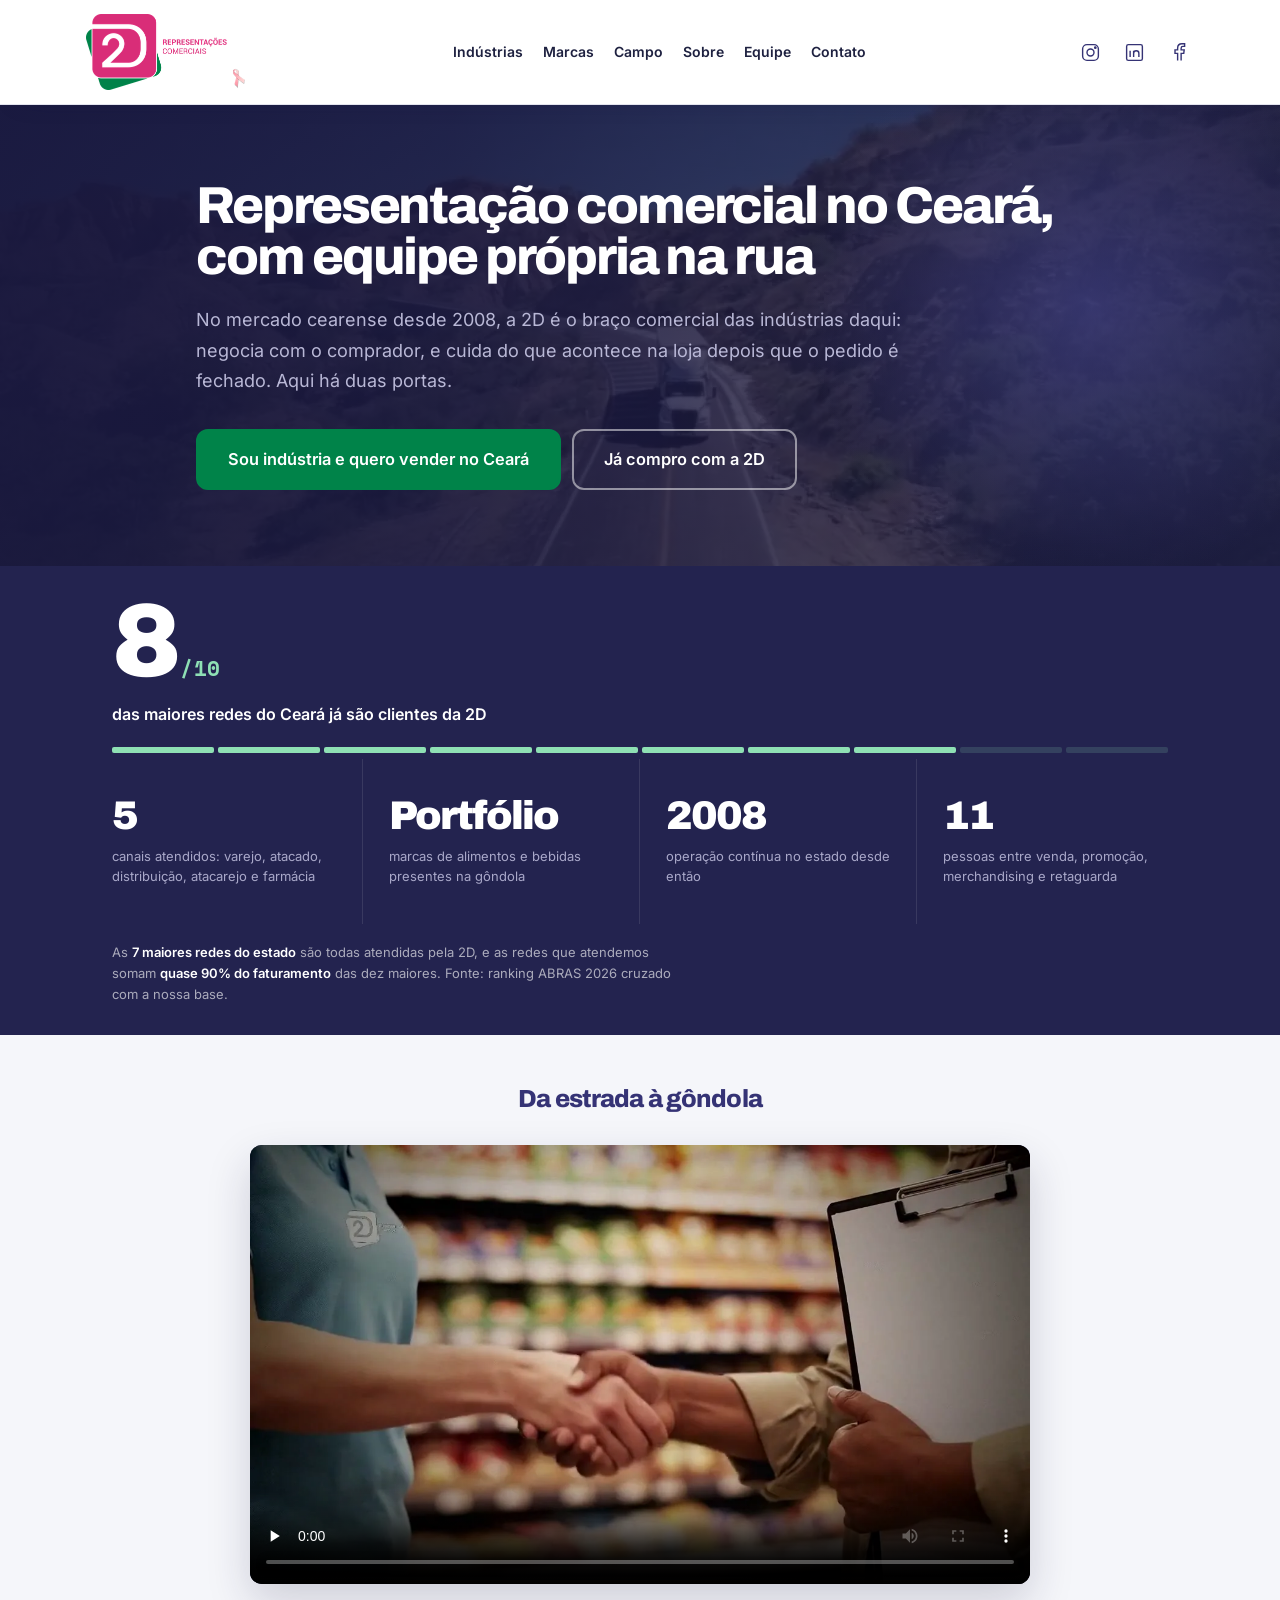
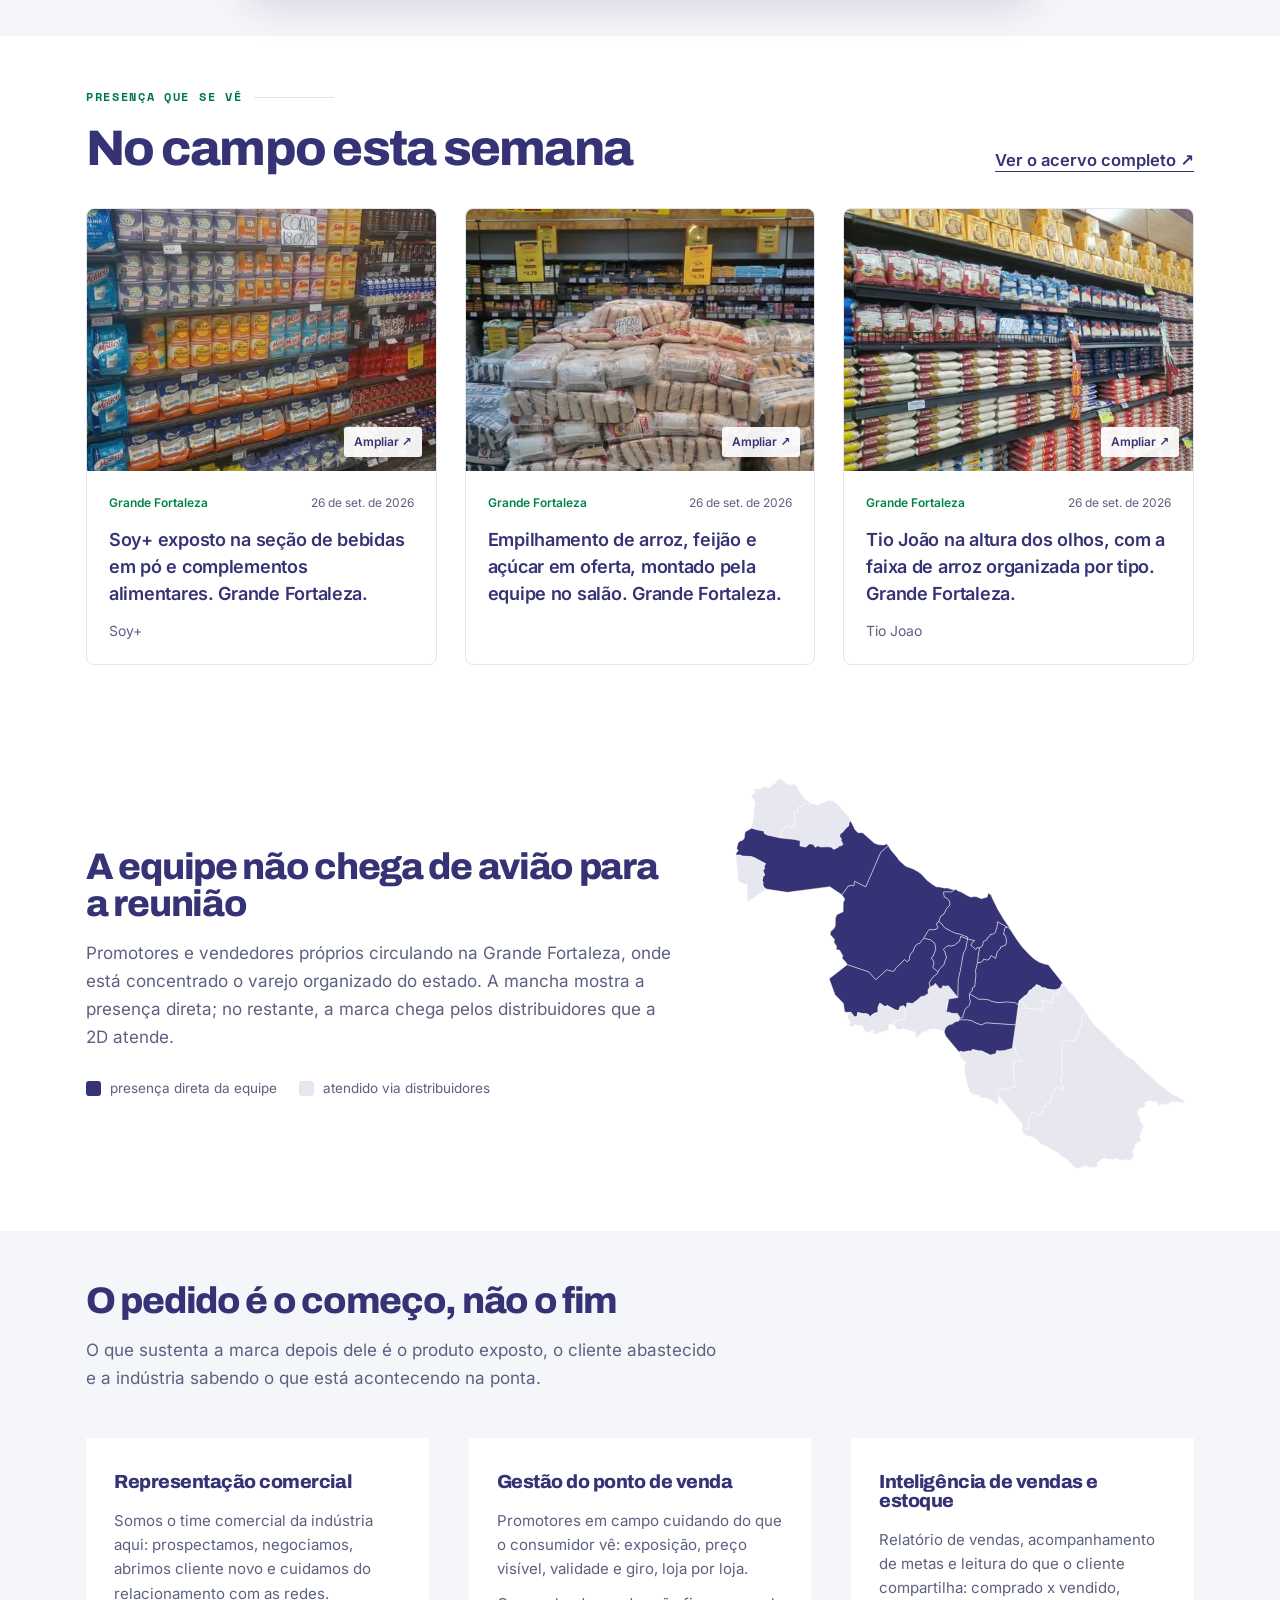
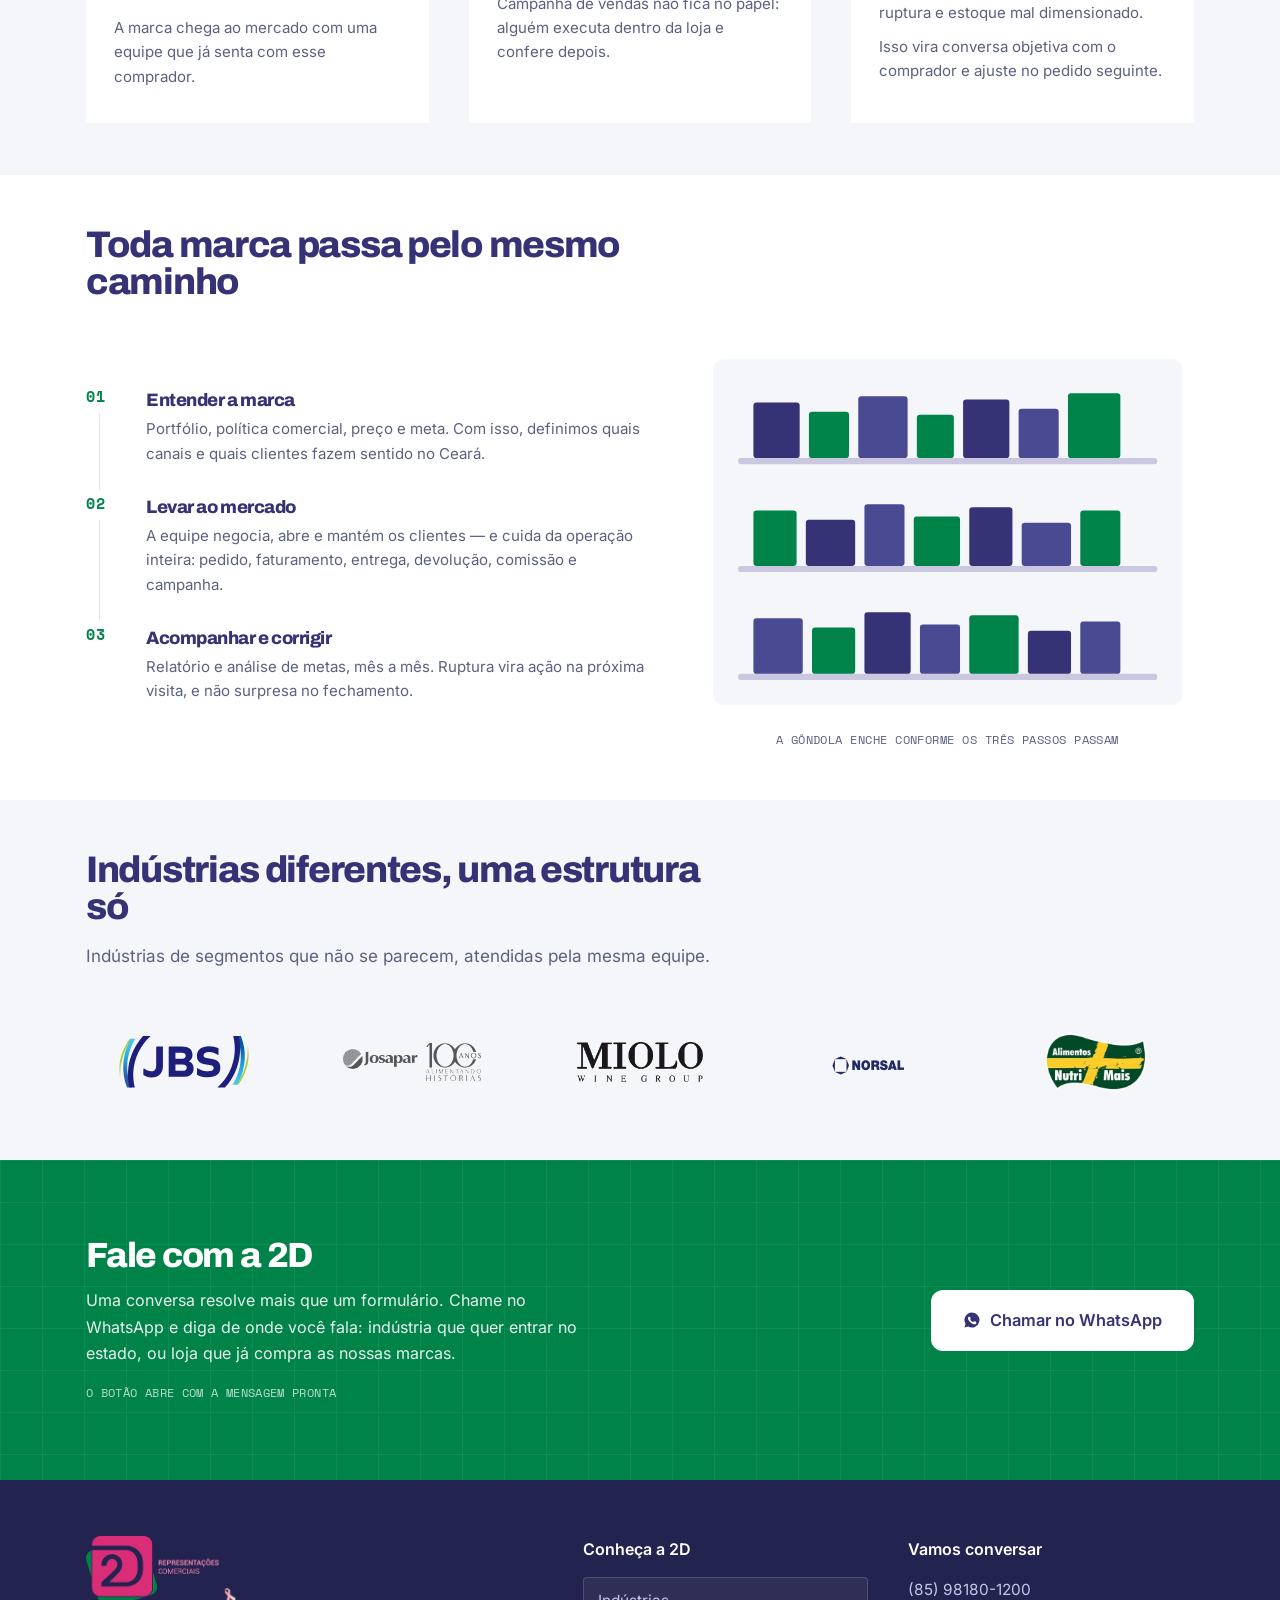
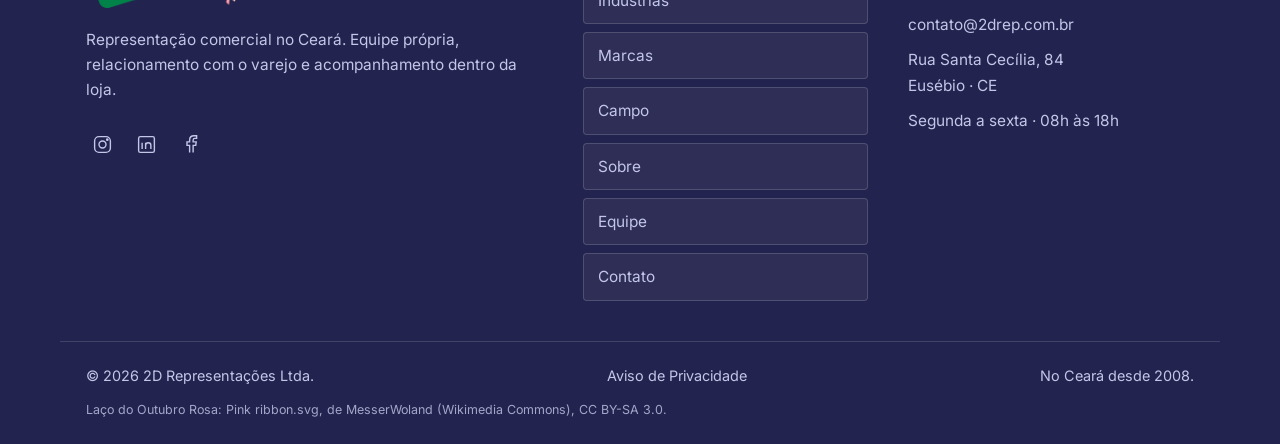
==== commit 22a10ecc: "Outubro Rosa no site" ====
--- a/index.html
+++ b/index.html
@@ -3,17 +3,25 @@
          o arquivo alguem apaga numa faxina e a propriedade cai junto. NAO REMOVER:
          o Google reconfere de tempos em tempos. O Search Console e o que sustenta a
          indexacao, o envio do sitemap e a remocao de URL — e e pre-requisito da
-         verificacao de marca que libera o acesso Basico da API do Google Ads. --><meta name="google-site-verification" content="L3gNY5Cax0-ZKSfytOoUNS5yZfPrORazYYEIP8anbDY"><link rel="canonical" href="https://2drep.com.br/"><meta property="og:title" content="2D Representações | Representação Comercial no Ceará"><meta property="og:description" content="A 2D Representações leva marcas e indústrias até supermercados, atacadistas, distribuidores, atacarejo e farmácias do Ceará, com equipe própria em campo."><meta property="og:type" content="website"><!-- Icone da aba e do resultado de busca. Ate 26/09/2026 isto apontava para
+         verificacao de marca que libera o acesso Basico da API do Google Ads. --><meta name="google-site-verification" content="L3gNY5Cax0-ZKSfytOoUNS5yZfPrORazYYEIP8anbDY"><!-- Verificação de domínio da Meta (Configurações do negócio › Domínios, 27/09/2026): sustenta a verificação da empresa do portfólio 2drepres. --><meta name="facebook-domain-verification" content="d10u3vdebnchkim8b451quhq4npfpv"><link rel="canonical" href="https://2drep.com.br/"><meta property="og:title" content="2D Representações | Representação Comercial no Ceará"><meta property="og:description" content="A 2D Representações leva marcas e indústrias até supermercados, atacadistas, distribuidores, atacarejo e farmácias do Ceará, com equipe própria em campo."><meta property="og:type" content="website"><!-- Icone da aba e do resultado de busca. Ate 26/09/2026 isto apontava para
          logo-color.png, que e RETANGULAR (640x349): navegador e buscador espremem
          ou cortam. Agora sao quadrados de verdade, gerados do simbolo em alta
          (marca/logo/png/simbolo-cor.png, 3334px). Os tamanhos sao multiplos de 48
-         porque e o que o Google exige para mostrar o icone ao lado do resultado. --><link rel="icon" type="image/png" sizes="48x48" href="/assets/logo/favicon-48.png"><link rel="icon" type="image/png" sizes="96x96" href="/assets/logo/favicon-96.png"><link rel="icon" type="image/png" sizes="192x192" href="/assets/logo/favicon-192.png"><link rel="apple-touch-icon" href="/assets/logo/apple-touch-icon.png"><!-- A logo do cabecalho e WEBP SEM PERDA de 320x175 (13,6 KB). Era o mesmo
+         porque e o que o Google exige para mostrar o icone ao lado do resultado. --><!-- Logos publicas (aba, cabecalho, rodape, JSON-LD) vem de src/lib/tema.ts:
+         uma chave so liga e desliga o tema sazonal (Outubro Rosa 2026, ate 01/11). --><link rel="icon" type="image/png" sizes="48x48" href="/assets/logo/outubro-rosa/favicon-48.png"><link rel="icon" type="image/png" sizes="96x96" href="/assets/logo/outubro-rosa/favicon-96.png"><link rel="icon" type="image/png" sizes="192x192" href="/assets/logo/outubro-rosa/favicon-192.png"><link rel="apple-touch-icon" href="/assets/logo/outubro-rosa/apple-touch-icon.png"><!-- A logo do cabecalho e WEBP SEM PERDA de 320x175 (13,6 KB). Era o mesmo
          logo-color.png de 640x349 e 48,6 KB, que a home baixava inteiro para
          exibir 139px de largura (CSS: .logo{height:76px}) — 35 KB gastos em
          pixel que ninguem ve. O PNG continua no disco porque e ele que o
          JSON-LD entrega ao Google como logo da Organization. --><!-- Google tag: AW-18473481970 (Ads) + G-D82GPBVWT2 (GA4), servidos pelo mesmo
          conteiner. O GA4 entra como destino da tag, nao como config aqui: o porque,
-         com os numeros, esta no AGENTS.md em `ga4-ratos`. --><script async src="https://www.googletagmanager.com/gtag/js?id=AW-18473481970"></script><script type="module">window.dataLayer=window.dataLayer||[];function e(){dataLayer.push(arguments)}e(`js`,new Date),e(`config`,`AW-18473481970`);</script><script type="application/ld+json">{"@context":"https://schema.org","@type":"Organization","name":"2D Representações","legalName":"2D Representações LTDA","url":"https://2drep.com.br","logo":"https://2drep.com.br/assets/logo/logo-color.png","image":"https://2drep.com.br/assets/logo/favicon-192.png","email":"contato@2drep.com.br","telephone":"+5585981801200","foundingDate":"2008","description":"Representacao comercial no Ceara: o braco comercial das industrias dentro do varejo, atacado, distribuicao, atacarejo e farmacias do estado.","address":{"@type":"PostalAddress","streetAddress":"Rua Santa Cecília, 84","addressLocality":"Eusébio","addressRegion":"CE","postalCode":"61760-000","addressCountry":"BR"},"areaServed":{"@type":"State","name":"Ceara"},"sameAs":["https://instagram.com/2drepres","https://www.linkedin.com/company/2drepres/","https://www.facebook.com/profile.php?id=61594131366941"]}</script><meta name="astro-view-transitions-enabled" content="true"><meta name="astro-view-transitions-fallback" content="animate"><script type="module" src="/_astro/ClientRouter.astro_astro_type_script_index_0_lang.CYDbzu1r.js"></script><link rel="stylesheet" href="/_astro/Base.CYRR868E.css"></head><body><a class="skip-link" href="#conteudo">Pular para o conteúdo</a><header class="site-header"><div class="container header-inner"><a class="logo-link" href="/index.html" aria-label="2D Representações — início"><img class="logo" src="/assets/logo/logo-color.webp" alt="2D Representações" width="320" height="175"></a><button class="menu-toggle" aria-controls="navegacao" aria-expanded="false" hidden>Menu <span aria-hidden="true">☰</span></button><nav class="main-nav" id="navegacao" aria-label="Navegação principal"><a href="/industrias.html">Indústrias</a><a href="/marcas.html">Marcas</a><a href="/campo.html">Campo</a><a href="/sobre.html">Sobre</a><a href="/equipe.html">Equipe</a><a href="/contato.html">Contato</a></nav><div class="header-redes"><div class="redes" aria-label="Redes sociais da 2D"><a href="https://instagram.com/2drepres" aria-label="Instagram" target="_blank" rel="noopener noreferrer"><svg viewBox="0 0 24 24" fill="none" stroke="currentColor" stroke-width="1.6" aria-hidden="true"><rect x="3" y="3" width="18" height="18" rx="5"/><circle cx="12" cy="12" r="4"/><circle cx="17.5" cy="6.5" r=".8"/></svg></a><a href="https://www.linkedin.com/company/2drepres/" aria-label="LinkedIn" target="_blank" rel="noopener noreferrer"><svg viewBox="0 0 24 24" fill="none" stroke="currentColor" stroke-width="1.6" aria-hidden="true"><rect x="3" y="3" width="18" height="18" rx="2"/><path d="M7 10v7m0-10v.1M11 17v-7m0 3c0-4 6-4 6 0v4"/></svg></a><a href="https://www.facebook.com/profile.php?id=61594131366941" aria-label="Facebook" target="_blank" rel="noopener noreferrer"><svg viewBox="0 0 24 24" fill="none" stroke="currentColor" stroke-width="1.6" aria-hidden="true"><path d="M15 21v-8h3l.5-4H15V7c0-1 .5-2 2-2h2V2h-3c-3 0-5 2-5 5v2H8v4h3v8"/></svg></a></div></div></div></header><main id="conteudo" tabindex="-1"><section class="hero">
+         com os numeros, esta no AGENTS.md em `ga4-ratos`. --><script async src="https://www.googletagmanager.com/gtag/js?id=AW-18473481970"></script><script type="module">window.dataLayer=window.dataLayer||[];function e(){dataLayer.push(arguments)}window.gtag=e,e(`js`,new Date),e(`config`,`AW-18473481970`);</script><!-- Meta Pixel 1395801758838823 (conta de anuncios 2drep, portfolio 2drepres).
+         Criado em 27/09/2026 pela skill meta-ads-ratos; mede visita (PageView) para
+         publico de remarketing e conversao das campanhas da Meta. Aviso em /privacidade.
+         O fbevents.js (~150 KB) so e baixado na primeira interacao (rolagem, toque,
+         tecla) ou apos 5 s — o que vier antes. Assim o diretor no 4G recebe a pagina
+         inteira antes do pixel, e a home continua dentro do teto de 1 MB da spec
+         (tests/test-orcamento.mjs mede ate o networkidle). O fbq() enfileira
+         chamadas ate o script chegar, entao o PageView nao se perde. --><script type="module">(function(e,t,n,r,i,a,o){if(e.fbq)return;i=e.fbq=function(){i.callMethod?i.callMethod.apply(i,arguments):i.queue.push(arguments)},e._fbq||=i,i.push=i,i.loaded=!0,i.version=`2.0`,i.queue=[];var s=!1;function c(){s||(s=!0,a=t.createElement(n),a.async=!0,a.src=r,o=t.getElementsByTagName(n)[0],o.parentNode.insertBefore(a,o))}[`scroll`,`pointerdown`,`touchstart`,`keydown`].forEach(function(t){e.addEventListener(t,c,{once:!0,passive:!0})}),e.setTimeout(c,5e3)})(window,document,`script`,`https://connect.facebook.net/en_US/fbevents.js`),fbq(`init`,`1395801758838823`),fbq(`track`,`PageView`);</script><noscript><img height="1" width="1" style="display:none" alt="" src="https://www.facebook.com/tr?id=1395801758838823&ev=PageView&noscript=1"></noscript><script type="application/ld+json">{"@context":"https://schema.org","@type":"Organization","name":"2D Representações","legalName":"2D Representações LTDA","url":"https://2drep.com.br","logo":"https://2drep.com.br/assets/logo/logo-color.png","image":"https://2drep.com.br/assets/logo/favicon-192.png","email":"contato@2drep.com.br","telephone":"+5585981801200","foundingDate":"2008","description":"Representacao comercial no Ceara: o braco comercial das industrias dentro do varejo, atacado, distribuicao, atacarejo e farmacias do estado.","address":{"@type":"PostalAddress","streetAddress":"Rua Santa Cecília, 84","addressLocality":"Eusébio","addressRegion":"CE","postalCode":"61760-000","addressCountry":"BR"},"areaServed":{"@type":"State","name":"Ceara"},"sameAs":["https://instagram.com/2drepres","https://www.linkedin.com/company/2drepres/","https://www.facebook.com/profile.php?id=61594131366941"]}</script><meta name="astro-view-transitions-enabled" content="true"><meta name="astro-view-transitions-fallback" content="animate"><script type="module" src="/_astro/ClientRouter.astro_astro_type_script_index_0_lang.CYDbzu1r.js"></script><link rel="stylesheet" href="/_astro/Base.eDkZZ_Z4.css"></head><body><a class="skip-link" href="#conteudo">Pular para o conteúdo</a><header class="site-header"><div class="container header-inner"><a class="logo-link" href="/index.html" aria-label="2D Representações — início"><img class="logo" src="/assets/logo/outubro-rosa/logo.webp" alt="2D Representações" width="317" height="152"></a><button class="menu-toggle" aria-controls="navegacao" aria-expanded="false" hidden>Menu <span aria-hidden="true">☰</span></button><nav class="main-nav" id="navegacao" aria-label="Navegação principal"><a href="/industrias.html">Indústrias</a><a href="/marcas.html">Marcas</a><a href="/campo.html">Campo</a><a href="/sobre.html">Sobre</a><a href="/equipe.html">Equipe</a><a href="/contato.html">Contato</a></nav><div class="header-redes"><div class="redes" aria-label="Redes sociais da 2D"><a href="https://instagram.com/2drepres" aria-label="Instagram" target="_blank" rel="noopener noreferrer"><svg viewBox="0 0 24 24" fill="none" stroke="currentColor" stroke-width="1.6" aria-hidden="true"><rect x="3" y="3" width="18" height="18" rx="5"/><circle cx="12" cy="12" r="4"/><circle cx="17.5" cy="6.5" r=".8"/></svg></a><a href="https://www.linkedin.com/company/2drepres/" aria-label="LinkedIn" target="_blank" rel="noopener noreferrer"><svg viewBox="0 0 24 24" fill="none" stroke="currentColor" stroke-width="1.6" aria-hidden="true"><rect x="3" y="3" width="18" height="18" rx="2"/><path d="M7 10v7m0-10v.1M11 17v-7m0 3c0-4 6-4 6 0v4"/></svg></a><a href="https://www.facebook.com/profile.php?id=61594131366941" aria-label="Facebook" target="_blank" rel="noopener noreferrer"><svg viewBox="0 0 24 24" fill="none" stroke="currentColor" stroke-width="1.6" aria-hidden="true"><path d="M15 21v-8h3l.5-4H15V7c0-1 .5-2 2-2h2V2h-3c-3 0-5 2-5 5v2H8v4h3v8"/></svg></a></div></div></div></header><main id="conteudo" tabindex="-1"><section class="hero">
     <!-- O filme de 15 s (cenas 1, 4 e 6) roda atras do topo, mudo e em loop.
          preload="none": o video so comeca a baixar quando interacoes.ts manda
          tocar, depois do load — o LCP continua sendo o h1, nao o video. Sem JS,
@@ -203,4 +211,4 @@
         Chamar no WhatsApp
       </a>
     </div>
-  </section></main><footer class="site-footer"><div class="container footer-top"><div class="footer-brand"><a href="/index.html"><img src="/assets/logo/logo-white.png" alt="2D Representações" class="logo-footer" width="190" height="70" loading="lazy"></a><p>Representação comercial no Ceará. Equipe própria, relacionamento com o varejo e acompanhamento dentro da loja.</p><div class="redes" aria-label="Redes sociais da 2D"><a href="https://instagram.com/2drepres" aria-label="Instagram" target="_blank" rel="noopener noreferrer"><svg viewBox="0 0 24 24" fill="none" stroke="currentColor" stroke-width="1.6" aria-hidden="true"><rect x="3" y="3" width="18" height="18" rx="5"/><circle cx="12" cy="12" r="4"/><circle cx="17.5" cy="6.5" r=".8"/></svg></a><a href="https://www.linkedin.com/company/2drepres/" aria-label="LinkedIn" target="_blank" rel="noopener noreferrer"><svg viewBox="0 0 24 24" fill="none" stroke="currentColor" stroke-width="1.6" aria-hidden="true"><rect x="3" y="3" width="18" height="18" rx="2"/><path d="M7 10v7m0-10v.1M11 17v-7m0 3c0-4 6-4 6 0v4"/></svg></a><a href="https://www.facebook.com/profile.php?id=61594131366941" aria-label="Facebook" target="_blank" rel="noopener noreferrer"><svg viewBox="0 0 24 24" fill="none" stroke="currentColor" stroke-width="1.6" aria-hidden="true"><path d="M15 21v-8h3l.5-4H15V7c0-1 .5-2 2-2h2V2h-3c-3 0-5 2-5 5v2H8v4h3v8"/></svg></a></div></div><div class="footer-col"><p class="footer-title">Conheça a 2D</p><ul class="footer-list footer-nav"><li><a href="/industrias.html">Indústrias</a></li><li><a href="/marcas.html">Marcas</a></li><li><a href="/campo.html">Campo</a></li><li><a href="/sobre.html">Sobre</a></li><li><a href="/equipe.html">Equipe</a></li><li><a href="/contato.html">Contato</a></li></ul></div><div class="footer-col"><p class="footer-title">Vamos conversar</p><ul class="footer-list"><li><a href="https://wa.me/5585981801200">(85) 98180-1200</a></li><li><a href="mailto:contato@2drep.com.br">contato@2drep.com.br</a></li><li>Rua Santa Cecília, 84<br>Eusébio · CE</li><li>Segunda a sexta · 08h às 18h</li></ul></div></div><div class="container footer-bottom"><p>© 2026 2D Representações Ltda.</p><p><a href="/privacidade.html">Aviso de Privacidade</a></p><p>No Ceará desde 2008.</p></div></footer><dialog id="foto-ampliada" class="foto-dialog" aria-label="Foto de campo ampliada"><form method="dialog"><button>Fechar ×</button></form><figure><img alt=""><figcaption></figcaption></figure></dialog><script type="module">var e;function t(){e?.abort(),e=new AbortController;let{signal:t}=e,n=document.querySelector(`.menu-toggle`),r=document.querySelector(`#navegacao`);if(n&&r){n.hidden=!1,document.documentElement.classList.add(`menu-pronto`);let e=()=>{n.setAttribute(`aria-expanded`,`false`),r.classList.remove(`aberto`)};n.addEventListener(`click`,()=>{let e=n.getAttribute(`aria-expanded`)!==`true`;n.setAttribute(`aria-expanded`,String(e)),r.classList.toggle(`aberto`,e)},{signal:t}),document.addEventListener(`keydown`,t=>{t.key===`Escape`&&(e(),n.focus())},{signal:t}),r.addEventListener(`click`,e,{signal:t})}let i=document.querySelector(`[data-filtros]`);if(i){i.hidden=!1;let e=i.querySelector(`[name=praca]`),n=i.querySelector(`[name=marca]`),r=i.querySelector(`[role=status]`),a=[...document.querySelectorAll(`[data-peca]`)],o=(t=!0)=>{let i=0;for(let t of a){let r=JSON.parse(t.dataset.marcas||`[]`);t.hidden=!!(e.value&&t.dataset.praca!==e.value||n.value&&!r.includes(n.value)),t.hidden||i++}document.querySelectorAll(`[data-mes]`).forEach(e=>{e.hidden=!e.querySelector(`[data-peca]:not([hidden])`)});let o=document.querySelector(`.sem-resultado`);if(o&&(o.hidden=i>0),r.textContent=`${i} ${i===1?`registro`:`registros`}`,t){let t=new URL(location.href);for(let r of[e,n])r.value?t.searchParams.set(r.name,r.value):t.searchParams.delete(r.name);t.href!==location.href&&history.pushState({},``,t)}},s=()=>{let t=new URLSearchParams(location.search);for(let r of[e,n]){let e=t.get(r.name)||``;r.value=[...r.options].some(t=>t.value===e)?e:``}o(!1)};i.addEventListener(`change`,()=>o(),{signal:t}),i.addEventListener(`submit`,e=>{e.preventDefault(),o()},{signal:t}),i.addEventListener(`reset`,()=>{e.value=``,n.value=``,o()},{signal:t}),window.addEventListener(`popstate`,s,{signal:t}),s()}document.querySelectorAll(`[data-foto]`).forEach(e=>{e.addEventListener(`click`,t=>{if(t.ctrlKey||t.metaKey||t.shiftKey||t.altKey)return;let n=document.querySelector(`#foto-ampliada`),r=e.querySelector(`img`);if(!n||!r)return;t.preventDefault();let i=n.querySelector(`img`);i.src=r.currentSrc||r.src,i.alt=r.alt,n.querySelector(`figcaption`).textContent=r.alt,n.showModal()},{signal:t})});let a=document.querySelector(`#foto-ampliada`);a?.addEventListener(`click`,e=>{e.target===a&&a.close()},{signal:t});let o=document.querySelector(`#hero-video`);if(o&&!matchMedia(`(prefers-reduced-motion: reduce)`).matches){let e=()=>o.play().then(()=>!0).catch(()=>!1),n=async()=>{if(o.preload=`auto`,await e())return;let n=async()=>{await e()&&i()},r=[`pointerdown`,`touchstart`,`scroll`,`keydown`],i=()=>r.forEach(e=>window.removeEventListener(e,n));r.forEach(e=>window.addEventListener(e,n,{passive:!0,signal:t}))};document.readyState===`complete`?n():window.addEventListener(`load`,n,{once:!0,signal:t})}}document.addEventListener(`astro:page-load`,t),document.addEventListener(`astro:before-swap`,()=>e?.abort());</script></body></html>+  </section></main><footer class="site-footer"><div class="container footer-top"><div class="footer-brand"><a href="/index.html"><img src="/assets/logo/outubro-rosa/logo-rodape.webp" alt="2D Representações" class="logo-footer" width="317" height="152" loading="lazy"></a><p>Representação comercial no Ceará. Equipe própria, relacionamento com o varejo e acompanhamento dentro da loja.</p><div class="redes" aria-label="Redes sociais da 2D"><a href="https://instagram.com/2drepres" aria-label="Instagram" target="_blank" rel="noopener noreferrer"><svg viewBox="0 0 24 24" fill="none" stroke="currentColor" stroke-width="1.6" aria-hidden="true"><rect x="3" y="3" width="18" height="18" rx="5"/><circle cx="12" cy="12" r="4"/><circle cx="17.5" cy="6.5" r=".8"/></svg></a><a href="https://www.linkedin.com/company/2drepres/" aria-label="LinkedIn" target="_blank" rel="noopener noreferrer"><svg viewBox="0 0 24 24" fill="none" stroke="currentColor" stroke-width="1.6" aria-hidden="true"><rect x="3" y="3" width="18" height="18" rx="2"/><path d="M7 10v7m0-10v.1M11 17v-7m0 3c0-4 6-4 6 0v4"/></svg></a><a href="https://www.facebook.com/profile.php?id=61594131366941" aria-label="Facebook" target="_blank" rel="noopener noreferrer"><svg viewBox="0 0 24 24" fill="none" stroke="currentColor" stroke-width="1.6" aria-hidden="true"><path d="M15 21v-8h3l.5-4H15V7c0-1 .5-2 2-2h2V2h-3c-3 0-5 2-5 5v2H8v4h3v8"/></svg></a></div></div><div class="footer-col"><p class="footer-title">Conheça a 2D</p><ul class="footer-list footer-nav"><li><a href="/industrias.html">Indústrias</a></li><li><a href="/marcas.html">Marcas</a></li><li><a href="/campo.html">Campo</a></li><li><a href="/sobre.html">Sobre</a></li><li><a href="/equipe.html">Equipe</a></li><li><a href="/contato.html">Contato</a></li></ul></div><div class="footer-col"><p class="footer-title">Vamos conversar</p><ul class="footer-list"><li><a href="https://wa.me/5585981801200">(85) 98180-1200</a></li><li><a href="mailto:contato@2drep.com.br">contato@2drep.com.br</a></li><li>Rua Santa Cecília, 84<br>Eusébio · CE</li><li>Segunda a sexta · 08h às 18h</li></ul></div></div><div class="container footer-bottom"><p>© 2026 2D Representações Ltda.</p><p><a href="/privacidade.html">Aviso de Privacidade</a></p><p>No Ceará desde 2008.</p></div><p class="container footer-credito">Laço do Outubro Rosa: <a href="https://commons.wikimedia.org/wiki/File:Pink_ribbon.svg" target="_blank" rel="noopener noreferrer">Pink ribbon.svg</a>, de MesserWoland (Wikimedia Commons), <a href="https://creativecommons.org/licenses/by-sa/3.0/" target="_blank" rel="noopener noreferrer">CC BY-SA 3.0</a>.</p></footer><dialog id="foto-ampliada" class="foto-dialog" aria-label="Foto de campo ampliada"><form method="dialog"><button>Fechar ×</button></form><figure><img alt=""><figcaption></figcaption></figure></dialog><script type="module">var e;function t(){e?.abort(),e=new AbortController;let{signal:t}=e,n=document.querySelector(`.menu-toggle`),r=document.querySelector(`#navegacao`);if(n&&r){n.hidden=!1,document.documentElement.classList.add(`menu-pronto`);let e=()=>{n.setAttribute(`aria-expanded`,`false`),r.classList.remove(`aberto`)};n.addEventListener(`click`,()=>{let e=n.getAttribute(`aria-expanded`)!==`true`;n.setAttribute(`aria-expanded`,String(e)),r.classList.toggle(`aberto`,e)},{signal:t}),document.addEventListener(`keydown`,t=>{t.key===`Escape`&&(e(),n.focus())},{signal:t}),r.addEventListener(`click`,e,{signal:t})}let i=document.querySelector(`[data-filtros]`);if(i){i.hidden=!1;let e=i.querySelector(`[name=praca]`),n=i.querySelector(`[name=marca]`),r=i.querySelector(`[role=status]`),a=[...document.querySelectorAll(`[data-peca]`)],o=(t=!0)=>{let i=0;for(let t of a){let r=JSON.parse(t.dataset.marcas||`[]`);t.hidden=!!(e.value&&t.dataset.praca!==e.value||n.value&&!r.includes(n.value)),t.hidden||i++}document.querySelectorAll(`[data-mes]`).forEach(e=>{e.hidden=!e.querySelector(`[data-peca]:not([hidden])`)});let o=document.querySelector(`.sem-resultado`);if(o&&(o.hidden=i>0),r.textContent=`${i} ${i===1?`registro`:`registros`}`,t){let t=new URL(location.href);for(let r of[e,n])r.value?t.searchParams.set(r.name,r.value):t.searchParams.delete(r.name);t.href!==location.href&&history.pushState({},``,t)}},s=()=>{let t=new URLSearchParams(location.search);for(let r of[e,n]){let e=t.get(r.name)||``;r.value=[...r.options].some(t=>t.value===e)?e:``}o(!1)};i.addEventListener(`change`,()=>o(),{signal:t}),i.addEventListener(`submit`,e=>{e.preventDefault(),o()},{signal:t}),i.addEventListener(`reset`,()=>{e.value=``,n.value=``,o()},{signal:t}),window.addEventListener(`popstate`,s,{signal:t}),s()}document.querySelectorAll(`[data-foto]`).forEach(e=>{e.addEventListener(`click`,t=>{if(t.ctrlKey||t.metaKey||t.shiftKey||t.altKey)return;let n=document.querySelector(`#foto-ampliada`),r=e.querySelector(`img`);if(!n||!r)return;t.preventDefault();let i=n.querySelector(`img`);i.src=r.currentSrc||r.src,i.alt=r.alt,n.querySelector(`figcaption`).textContent=r.alt,n.showModal()},{signal:t})});let a=document.querySelector(`#foto-ampliada`);a?.addEventListener(`click`,e=>{e.target===a&&a.close()},{signal:t}),document.addEventListener(`click`,e=>{let t=e.target instanceof Element?e.target.closest(`a[href]`):null;if(!t)return;let n=t.getAttribute(`href`)||``,r=n.startsWith(`mailto:`)?`email`:n.startsWith(`tel:`)?`telefone`:/^https?:\/\/(wa\.me|api\.whatsapp\.com)\//.test(n)?`whatsapp`:``;if(!r)return;let i=`sem texto`;if(r===`whatsapp`)try{i=new URL(n,location.href).searchParams.get(`text`)?.slice(0,60)||`sem texto`}catch{}let a={metodo:r,pagina:location.pathname,marcador:i},o=window;o.gtag?o.gtag(`event`,`generate_lead`,a):(o.dataLayer=o.dataLayer||[]).push([`event`,`generate_lead`,a]),o.fbq?.(`trackCustom`,`Contato`,a)},{signal:t,capture:!0});let o=document.querySelector(`#hero-video`);if(o&&!matchMedia(`(prefers-reduced-motion: reduce)`).matches){let e=()=>o.play().then(()=>!0).catch(()=>!1),n=async()=>{if(o.preload=`auto`,await e())return;let n=async()=>{await e()&&i()},r=[`pointerdown`,`touchstart`,`scroll`,`keydown`],i=()=>r.forEach(e=>window.removeEventListener(e,n));r.forEach(e=>window.addEventListener(e,n,{passive:!0,signal:t}))};document.readyState===`complete`?n():window.addEventListener(`load`,n,{once:!0,signal:t})}}document.addEventListener(`astro:page-load`,t),document.addEventListener(`astro:before-swap`,()=>e?.abort());</script></body></html>
--- a/_astro/Base.eDkZZ_Z4.css
+++ b/_astro/Base.eDkZZ_Z4.css
@@ -0,0 +1 @@
+.astro-route-announcer{clip:rect(0 0 0 0);clip-path:inset(50%);white-space:nowrap;width:1px;height:1px;position:absolute;top:0;left:0;overflow:hidden}@font-face{font-family:Archivo;src:url(/assets/fonts/archivo-800.woff2)format("woff2");font-weight:800;font-style:normal;font-display:swap}@font-face{font-family:Archivo;src:url(/assets/fonts/archivo-900.woff2)format("woff2");font-weight:900;font-style:normal;font-display:swap}@font-face{font-family:Inter;src:url(/assets/fonts/inter-400.woff2)format("woff2");font-weight:400;font-style:normal;font-display:swap}@font-face{font-family:Inter;src:url(/assets/fonts/inter-600.woff2)format("woff2");font-weight:600;font-style:normal;font-display:swap}@font-face{font-family:Space Mono;src:url(/assets/fonts/spacemono-400.woff2)format("woff2");font-weight:400;font-style:normal;font-display:swap}@font-face{font-family:Space Mono;src:url(/assets/fonts/spacemono-700.woff2)format("woff2");font-weight:700;font-style:normal;font-display:swap}:root{--navy:#353375;--deep:#1a1940;--deep2:#23234f;--soft:#4a4a93;--green:#008349;--green-d:#00693a;--mint:#8ee0b4;--ink:#1e2140;--muted:#5c6180;--line:#e3e4ee;--paper:#f5f6fa;--white:#fff;--container:1160px;--disp:"Archivo",system-ui,-apple-system,"Segoe UI",sans-serif;--body:"Inter",system-ui,-apple-system,"Segoe UI",sans-serif;--mono:"Space Mono",ui-monospace,"Cascadia Mono",Consolas,monospace;--navy-deep:#23234f;--green-deep:#00693a;--radius:12px;--radius-sm:8px}*{box-sizing:border-box}html{-webkit-text-size-adjust:100%}body{background:var(--white);color:var(--ink);font-family:var(--body);overflow-wrap:break-word;-webkit-font-smoothing:antialiased;margin:0;font-size:16.5px;line-height:1.65}img{max-width:100%}h1,h2,h3,p,ul,ol,figure{margin:0}h1,h2,h3{font-family:var(--disp);color:var(--navy);letter-spacing:-.035em;font-weight:800;line-height:1}a{color:var(--navy)}a:focus-visible,button:focus-visible{outline:3px solid var(--green);outline-offset:3px;border-radius:4px}.container{max-width:var(--container);margin:0 auto;padding:0 26px}.mono{font:700 10.5px/1 var(--mono);letter-spacing:.2em;text-transform:uppercase;color:#007a44;align-items:center;gap:12px;margin-bottom:18px;display:flex}.mono:after{content:"";background:linear-gradient(90deg,#00834973,#0000);flex:1;height:1px}.mono.on-dark{color:var(--mint)}.site-header{z-index:30;background:var(--white);border-bottom:1px solid var(--line);position:sticky;top:0;box-shadow:0 12px 28px -26px #14143cbf}.header-inner{justify-content:space-between;align-items:center;gap:24px;padding-top:14px;padding-bottom:14px;display:flex}.logo-link{line-height:0;display:block}.logo{width:auto;height:76px;display:block}@media (width<=720px){.hero-ctas{flex-direction:column;align-items:stretch}.hero-ctas .btn{text-align:center;justify-content:center;width:100%}.logo{height:68px}}.main-nav{flex-wrap:wrap;gap:6px;display:flex}.main-nav a{border-radius:var(--radius-sm);color:var(--ink);padding:8px 12px;font-size:.94rem;font-weight:600;text-decoration:none;transition:background-color .18s,color .18s;display:block;position:relative}.main-nav a:after{content:"";background:var(--green);transform-origin:0;border-radius:2px;height:2px;transition:transform .18s;position:absolute;bottom:3px;left:12px;right:12px;transform:scaleX(0)}.main-nav a:hover{background:var(--paper);color:var(--navy)}.main-nav a:hover:after{transform:scaleX(1)}.hero{background:var(--deep);color:#fff;padding:84px 0 74px;position:relative;overflow:hidden}.hero:before{content:"";opacity:.34;pointer-events:none;background-image:linear-gradient(#8ee0b421 1px,#0000 1px),linear-gradient(90deg,#8ee0b421 1px,#0000 1px);background-size:42px 42px;animation:30s ease-in-out infinite alternate grade;position:absolute;inset:0;-webkit-mask-image:radial-gradient(120% 95% at 72% 20%,#000 20%,#0000 72%);mask-image:radial-gradient(120% 95% at 72% 20%,#000 20%,#0000 72%)}@keyframes grade{0%{transform:translate(0,0)}to{transform:translate(-42px,-42px)}}.hero:after{content:"";aspect-ratio:1;pointer-events:none;background:radial-gradient(circle,#4a4a938c,#0000 68%);border-radius:50%;width:46%;position:absolute;top:-20%;right:-8%}.hero-inner{max-width:940px;display:block;position:relative}@media (width<=920px){.hero-inner{grid-template-columns:1fr;gap:40px}}.hero h1{color:#fff;letter-spacing:-.04em;font-size:clamp(32px,4.2vw,52px);font-weight:800;line-height:.98}.hero-lead{color:#b9b8d6;max-width:48ch;margin-top:22px;font-size:17px;line-height:1.62}.hero-ctas{flex-wrap:wrap;gap:11px;margin-top:32px;display:flex}.hero-bg{z-index:0;position:absolute;inset:0;overflow:hidden}.hero-bg:after{content:"";background:linear-gradient(97deg,#1a1940f2 0%,#1a1940e6 34%,#1a1940bd 68%,#23234fcc 100%);position:absolute;inset:0}.hero-video{object-fit:cover;filter:saturate(.9);width:100%;height:100%;display:block}.hero:before,.hero:after{z-index:1}.hero-inner{z-index:2}.sec-filme{background:var(--paper)}.filme-wrap{grid-template-columns:.82fr 1.18fr;align-items:center;gap:54px;display:grid}.filme-so{text-align:center}.filme-so .mono{justify-content:center}.filme-so h2{margin-bottom:34px}.filme-so .filme-player{max-width:780px;margin:0 auto}@media (width<=920px){.filme-wrap{grid-template-columns:1fr;gap:32px}}.filme-lead{color:var(--muted);max-width:46ch;margin-top:16px}.filme-etapas{gap:12px;max-width:46ch;margin-top:26px;padding:0;list-style:none;display:grid}.filme-etapas li{color:var(--muted);padding-left:18px;font-size:15.5px;line-height:1.5;position:relative}.filme-etapas li:before{content:"";background:var(--green);border-radius:2px;width:7px;height:7px;position:absolute;top:.62em;left:0}.filme-etapas b{color:var(--ink);font-weight:600}.filme-player{margin:0}.filme-player video{aspect-ratio:16/9;border-radius:var(--radius);background:var(--deep);width:100%;display:block;box-shadow:0 18px 44px #1a19402e}.filme-player figcaption{font-family:var(--mono);letter-spacing:.06em;text-transform:uppercase;color:var(--muted);margin-top:12px;font-size:12px}.instr{padding:34px 26px 6px}.instr .big{font-family:var(--disp);letter-spacing:-.065em;color:#fff;align-items:baseline;gap:6px;font-size:clamp(74px,9vw,104px);font-weight:900;line-height:.8;display:flex}.instr .big em{font:700 .2em/1 var(--mono);color:var(--mint);letter-spacing:.03em;font-style:normal}.instr .lbl{font-family:var(--body);color:#fff;margin-top:20px;font-size:16px;font-weight:600;line-height:1.4}.rulebar{gap:4px;margin-top:22px;display:flex}.rulebar i{background:var(--mint);border-radius:2px;flex:1;height:6px;display:block;transform:scaleY(1)}.rulebar i:nth-child(n+9){background:#8ee0b429}html.js-ok .rulebar i{transform-origin:bottom;background:#8ee0b429;transition:transform .45s cubic-bezier(.3,1.1,.4,1),background-color .45s;transform:scaleY(.4)}html.js-ok .instr.on .rulebar i{transform:scaleY(1)}html.js-ok .instr.on .rulebar i:nth-child(-n+8){background:var(--mint)}.rulebar i:first-child{transition-delay:50ms}.rulebar i:nth-child(2){transition-delay:.11s}.rulebar i:nth-child(3){transition-delay:.17s}.rulebar i:nth-child(4){transition-delay:.23s}.rulebar i:nth-child(5){transition-delay:.29s}.rulebar i:nth-child(6){transition-delay:.35s}.rulebar i:nth-child(7){transition-delay:.41s}.rulebar i:nth-child(8){transition-delay:.47s}.rulebar i:nth-child(9){transition-delay:.53s}.rulebar i:nth-child(10){transition-delay:.59s}.instr .fonte{font:400 11.5px/1.5 var(--mono);color:#8886b5;border-top:1px solid #ffffff24;margin-top:18px;padding-top:16px}.instr .fonte b{color:var(--mint);font-weight:700}.btn{border-radius:var(--radius);padding:15px 30px;font-size:1.02rem;font-weight:700;text-decoration:none;transition:background-color .18s,color .18s,border-color .18s,transform .18s,box-shadow .18s;display:inline-block}.btn:hover{transform:translateY(-2px)}.btn-primary{background:var(--green);color:var(--white);border:2px solid var(--green)}.btn-primary:hover{background:var(--green-deep);border-color:var(--green-deep);box-shadow:0 16px 30px -18px #157a45d9}.btn-secondary{color:var(--white);background:0 0;border:2px solid #ffffff80}.btn-secondary:hover{background:var(--white);color:var(--navy);border-color:var(--white)}.btn-navy{background:var(--navy);color:var(--white);border:2px solid var(--navy)}.btn-navy:hover{background:var(--navy-deep);border-color:var(--navy-deep);box-shadow:0 16px 30px -18px #353375d9}.btn-light{background:var(--white);color:var(--navy);border:2px solid var(--white)}.btn-light:hover{color:var(--white);background:0 0}.link-more{color:var(--navy);border-bottom:2px solid var(--green);padding-bottom:2px;font-weight:700;text-decoration:none;transition:color .18s,transform .18s;display:inline-block}.link-more:hover{color:var(--green-deep);transform:translate(3px)}.section{padding:52px 0}.section-paper{background:var(--paper)}.section-title{letter-spacing:-.035em;font-size:clamp(1.85rem,3vw,2.6rem);font-weight:800}.section-head{grid-template-columns:minmax(0,1fr) minmax(0,1fr);align-items:end;gap:24px 56px;margin-bottom:44px;display:grid}.section-head p{color:var(--muted);max-width:58ch;font-size:1.06rem}.page-head{padding-top:72px;padding-bottom:8px}.page-head h1{letter-spacing:-.038em;max-width:18ch;font-size:clamp(2rem,3.9vw,3rem);font-weight:800;line-height:1.04}.page-head .lead{color:var(--muted);max-width:62ch;margin-top:22px;font-size:1.16rem}.prose p+p{margin-top:18px}.prose{max-width:68ch;color:var(--ink)}.prose strong{color:var(--navy)}.sec{padding:52px 0}.sec-paper{background:var(--paper)}.sec-dark{background:var(--deep2);color:#fff}.sec-head{max-width:64ch;margin-bottom:46px}.sec-head h2{font-size:clamp(26px,2.9vw,37px);font-weight:800}.sec-dark h2{color:#fff}.sec-head p{color:var(--muted);margin-top:16px;font-size:17px}.sec-dark .sec-head p{color:#b9b8d6}html.js-ok .rv{opacity:0;transition:opacity .68s cubic-bezier(.22,.8,.3,1),transform .68s cubic-bezier(.22,.8,.3,1);transform:translateY(20px)}html.js-ok .rv.on{opacity:1;transform:none}.rv.d1{transition-delay:80ms}.rv.d2{transition-delay:.16s}.rv.d3{transition-delay:.24s}.cards{grid-template-columns:repeat(auto-fit,minmax(260px,1fr));gap:22px;display:grid}.cards-2{grid-template-columns:repeat(auto-fit,minmax(320px,1fr))}.cards-4{grid-template-columns:repeat(4,minmax(0,1fr))}.cards-5{grid-template-columns:repeat(5,minmax(0,1fr))}.cards-4 .card{padding:26px 22px}.cards-5 .card{padding:24px 20px}.card{background:var(--white);border:1px solid var(--line);border-radius:var(--radius);padding:28px;transition:transform .18s,box-shadow .18s,border-color .18s}.card:hover{border-color:#cdd0e6;transform:translateY(-3px);box-shadow:0 22px 44px -30px #1e214099}.section-paper .card{box-shadow:0 1px #3533750a}.section-paper .card:hover{box-shadow:0 22px 44px -30px #1e214099}.card h3{margin-bottom:10px;font-size:1.16rem;font-weight:700}.card p{color:var(--muted);font-size:.99rem}.card p+p{margin-top:12px}.card .list-marks{margin-top:16px}.card .btn{margin-top:22px}.icon{width:46px;height:46px;color:var(--green-deep);background:#0083491f;border-radius:10px;justify-content:center;align-items:center;margin-bottom:18px;display:flex}.icon svg{width:24px;height:24px;display:block}.icon-navy{color:var(--navy);background:#35337517}.cards-num{background:0 0;border:0;grid-template-columns:repeat(3,1fr);gap:40px;display:grid}@media (width<=920px){.cards-num{grid-template-columns:1fr}}.card-num{background:#fff;padding:34px 28px;transition:background-color .2s}.card-num:hover{background:#fcfcfe}.card-num .n{font:700 11px/1 var(--mono);color:var(--green);letter-spacing:.16em;margin-bottom:22px;display:block}.card-num h3{letter-spacing:-.025em;margin-bottom:13px;font-size:19px;font-weight:700}.card-num p{color:var(--muted);font-size:15px;line-height:1.62}.card-num p+p{margin-top:10px}.faixa{background:var(--deep2);color:#fff;padding:0}.faixa-g{grid-template-columns:repeat(4,1fr);display:grid}@media (width<=820px){.faixa-g{grid-template-columns:repeat(2,1fr)}}.faixa-i{border-right:1px solid #ffffff1a;padding:38px 26px}.faixa-i:last-child{border-right:none}.faixa-nota{font:400 13px/1.6 var(--body);color:#ffffff9e;max-width:78ch;margin:0;padding:18px 26px 30px}.faixa-nota b{color:#fff;font-weight:600}@media (width<=820px){.faixa-nota{padding:16px 20px 26px}.faixa-i:nth-child(2){border-right:none}.faixa-i:nth-child(-n+2){border-bottom:1px solid #ffffff1a}}.faixa-i b{font-family:var(--disp);letter-spacing:-.05em;color:#fff;font-size:clamp(28px,3.4vw,40px);font-weight:900;line-height:.95;display:block}.faixa-i b small{font:700 .32em/1 var(--mono);color:var(--mint);letter-spacing:.04em;margin-left:4px}.faixa-i span{font:400 13px/1.5 var(--body);color:#a9a8c9;margin-top:12px;display:block}.steps{counter-reset:passo;grid-template-columns:repeat(auto-fit,minmax(260px,1fr));gap:26px;padding:0;list-style:none;display:grid}.steps li{counter-increment:passo;border-top:2px solid var(--navy);padding-top:22px}.steps li:before{content:counter(passo);color:var(--green);margin-bottom:14px;font-size:1.5rem;font-weight:800;line-height:1;display:block}.steps h3{margin-bottom:8px;font-size:1.12rem;font-weight:700}.steps p{color:var(--muted);font-size:.99rem}.passos-wrap{grid-template-columns:1fr .88fr;align-items:center;gap:54px;display:grid}@media (width<=920px){.passos-wrap{grid-template-columns:1fr}}.passos{counter-reset:passo-inst;margin:0;padding:0;list-style:none}.passos li{counter-increment:passo-inst;padding-bottom:32px;padding-left:60px;position:relative}.passos li:before{content:"0" counter(passo-inst);font:700 15px/1 var(--mono);color:var(--green);letter-spacing:.04em;position:absolute;top:-2px;left:0}.passos li:after{content:"";background:var(--line);width:1px;position:absolute;top:22px;bottom:8px;left:13px}.passos li:last-child{padding-bottom:0}.passos li:last-child:after{display:none}.passos h3{letter-spacing:-.025em;margin-bottom:8px;font-size:18px;font-weight:700}.passos p{color:var(--muted);font-size:15px;line-height:1.62}.gondola{background:0 0;border:0;padding:0}.gondola svg{width:100%;height:auto;display:block}.gondola .prod{opacity:1;transform:none}html.js-ok .gondola .prod{opacity:0;transition:opacity .48s,transform .48s cubic-bezier(.3,1.2,.5,1);transition-delay:calc(var(--i,0) * 62ms);transform:translateY(-12px)}html.js-ok .gondola.on .prod{opacity:1;transform:none}.gondola-cap{font:400 11.5px/1.5 var(--mono);color:var(--muted);text-align:center;letter-spacing:.04em;margin-top:14px}.list-marks{gap:12px;padding:0;list-style:none;display:grid}.list-marks li{color:var(--ink);padding-left:30px;position:relative}.list-marks li:before{content:"";background:var(--green);border-radius:3px;width:12px;height:12px;position:absolute;top:9px;left:0}.list-marks strong{color:var(--navy)}.panel{background:var(--white);border:1px solid var(--line);border-radius:var(--radius);border-left:5px solid var(--navy);padding:30px}.panel-after{margin-top:26px}.panel h3{margin-bottom:16px;font-size:1.16rem;font-weight:700}.mapa-bloco{background:var(--white);border:1px solid var(--line);border-radius:var(--radius);grid-template-columns:minmax(0,300px) minmax(0,430px);justify-content:center;align-items:center;gap:56px;margin-bottom:44px;padding:40px 36px;display:grid}.mapa-figura{text-align:center;margin:0}.mapa-ceara{filter:drop-shadow(0 16px 26px #35337538);width:100%;max-width:300px;height:auto;margin:0 auto;display:block}.mapa-figura figcaption{color:var(--navy);margin-top:18px;font-size:.98rem;font-weight:700}.mapa-credito{color:var(--muted);margin-top:6px;font-size:.78rem;font-weight:400;line-height:1.4;display:block}.mapa-destaque{color:var(--navy);letter-spacing:-.03em;margin-bottom:14px;font-size:clamp(1.35rem,2.2vw,1.8rem);font-weight:800;line-height:1.15}.mapa-texto p:not(.mapa-destaque){color:var(--muted);max-width:46ch;font-size:1.04rem}.mapa-wrap{grid-template-columns:1fr .8fr;align-items:center;gap:54px;display:grid}@media (width<=920px){.mapa-wrap{grid-template-columns:1fr}}.mapa svg{width:100%;height:auto;display:block}.mapa .m{fill:#e7e7f0;stroke:#fff;stroke-width:.7px}html.js-ok .mapa .m.a{fill:#e7e7f0;transition:fill .55s cubic-bezier(.3,.9,.4,1)}html.js-ok .mapa.on .m.a{fill:var(--navy);transition-delay:var(--d,0s)}.legenda{color:var(--muted);flex-wrap:wrap;gap:22px;margin-top:26px;font-size:13.5px;display:flex}.legenda span{align-items:center;gap:9px;display:flex}.sw{border-radius:3px;width:15px;height:15px;display:block}.nota{border:1px solid var(--line);border-left:3px solid var(--green);color:var(--muted);background:#fff;border-radius:6px;margin-top:26px;padding:16px 18px;font-size:14px;line-height:1.55}.nota b{color:var(--navy)}.mapa-title{font-size:clamp(26px,2.9vw,37px)}.mapa-lead{color:var(--muted);margin-top:16px;font-size:17px}.logos{grid-template-columns:repeat(5,1fr);align-items:center;gap:32px;display:grid}@media (width<=920px){.logos{grid-template-columns:repeat(2,1fr)}}.tile{justify-content:center;align-items:center;height:92px;display:flex}.tile img{width:auto;max-width:82%;height:auto;max-height:var(--h,44px);object-fit:contain;display:block}.logos-nota{color:var(--muted);margin-top:20px;font-size:13.5px}.logos-nota b{color:var(--navy)}.grid{grid-template-columns:repeat(4,minmax(0,1fr));gap:22px;display:grid}.grid-5{grid-template-columns:repeat(5,minmax(0,1fr))}.grid-5 .card-body{padding:20px 18px 24px}.grid-6{grid-template-columns:repeat(6,minmax(0,1fr))}.grid-6 .card-plate{background:var(--white);height:112px;padding:16px}.grid-6 .card img{max-width:86%;max-height:72px}.grid-6 .card-body{padding:16px 16px 18px}.grid-6 .card h3{margin-bottom:8px;font-size:1.02rem}.grid .card{flex-direction:column;padding:0;display:flex;overflow:hidden}.grid .card img{object-fit:contain;width:auto;max-width:78%;max-height:58px;margin:0 auto;display:block}.card-plate{background:var(--paper);border-bottom:1px solid var(--line);justify-content:center;align-items:center;height:118px;padding:20px;display:flex}.card-plate-dark,.grid-6 .card-plate-dark{background:var(--navy);border-bottom-color:var(--navy)}.card-body{padding:22px 24px 26px}.card-body h3{margin-bottom:10px}.card-body .tag{color:var(--green-deep);background:#0083491f;border-radius:999px;margin:0 0 12px;padding:4px 11px;font-size:.8rem;font-weight:700;display:inline-block}.card-body .tag+p{margin-top:0}.card-body .tag-owner{background:var(--paper);color:var(--muted);margin-bottom:0;font-weight:600}.cta{background:var(--green);color:#fff;padding:78px 0;position:relative;overflow:hidden}.cta:before{content:"";opacity:.2;pointer-events:none;background-image:linear-gradient(#ffffff4d 1px,#0000 1px),linear-gradient(90deg,#ffffff4d 1px,#0000 1px);background-size:42px 42px;position:absolute;inset:0}.cta-inner{flex-wrap:wrap;justify-content:space-between;align-items:center;gap:36px;display:flex;position:relative}.cta-h2{color:#fff;font-size:clamp(25px,2.8vw,35px);font-weight:800}.cta-p{color:#ffffffe6;max-width:50ch;margin-top:14px;font-size:16px}.cta .fine{font:400 12px/1.5 var(--mono);color:#ffffffb8;letter-spacing:.03em;margin-top:18px}.cta .btn-light{align-items:center;gap:9px;display:inline-flex}.cta .btn-light svg{flex:none;width:18px;height:18px}.site-footer{background:var(--navy-deep);color:#c3c6e8;font-size:.96rem}.footer-top{grid-template-columns:1.6fr 1fr 1fr;gap:40px;padding-top:56px;padding-bottom:40px;display:grid}.logo-footer{width:auto;height:72px;margin-bottom:20px;display:block}.footer-brand p{max-width:44ch;line-height:1.6}.footer-title{color:var(--white);margin-bottom:14px;font-size:1rem;font-weight:700}.footer-list{gap:10px;padding:0;list-style:none;display:grid}.site-footer a{color:#c3c6e8;text-decoration:none}.footer-nav{gap:8px}.footer-nav a{background:#ffffff0d;border:1px solid #ffffff29;border-radius:4px;padding:10px 14px;transition:background-color .18s,border-color .18s,color .18s;display:block}.footer-nav a:hover,.footer-nav a:focus-visible{color:var(--white);background:#ffffff1f;border-color:#ffffff57;text-decoration:none}.site-footer a:hover{color:var(--white);text-decoration:underline}.footer-bottom{border-top:1px solid #ffffff24;padding-top:22px;padding-bottom:30px;font-size:.9rem}.footer-credito{opacity:.8;margin-top:-18px;padding-bottom:24px;font-size:.78rem}@media (width<=980px){.mapa-bloco{grid-template-columns:minmax(0,1fr);justify-content:stretch;gap:30px;padding:32px 28px}.mapa-texto p:not(.mapa-destaque){max-width:none}.section-head{grid-template-columns:1fr;align-items:start;gap:16px}.cards-4,.cards-5,.grid,.logos{grid-template-columns:repeat(2,minmax(0,1fr))}.grid-5,.grid-6{grid-template-columns:repeat(3,minmax(0,1fr))}.footer-top{grid-template-columns:1fr 1fr;gap:32px}.footer-brand{grid-column:1/-1}}@media (width<=720px){body{font-size:16px}.container{padding-left:18px;padding-right:18px}.header-inner{flex-direction:row;justify-content:space-between;align-items:center;gap:12px;padding-top:8px;padding-bottom:8px}.logo{height:50px}.main-nav{gap:2px}.main-nav a{padding:5px 9px;font-size:.86rem}.main-nav a:after{bottom:1px;left:9px;right:9px}.section{padding:44px 0}.page-head{padding-top:48px}.mapa-bloco{padding:24px 20px}.mapa-ceara{max-width:260px}.cards,.cards-2,.cards-4,.cards-5,.grid,.steps{grid-template-columns:1fr}.grid-6{grid-template-columns:repeat(2,minmax(0,1fr))}.card-plate{height:96px}.card{padding:24px}.panel{padding:24px 22px}.footer-top{grid-template-columns:1fr;gap:28px;padding-top:44px}}@media (prefers-reduced-motion:reduce){*{transition:none!important;animation:none!important}}.rv{opacity:1!important;transform:none!important}.mapa .m.a{fill:var(--navy)!important}[hidden]{display:none!important}.skip-link{background:var(--navy);color:#fff;z-index:100;padding:14px;position:fixed;top:-90px;left:20px}.skip-link:focus{top:16px}.header-inner{min-height:96px}.logo{width:auto;height:76px}.main-nav{gap:0}.main-nav a{padding:10px;font-size:14px}.main-nav a[aria-current=page]{color:var(--green)}.main-nav a[aria-current=page]:after{transform:scaleX(1)}.redes{gap:12px;display:flex}.redes a{width:32px;height:36px;color:inherit;justify-content:center;align-items:center;display:flex}.redes svg{width:21px;height:21px}.header-redes{color:var(--navy)}.footer-brand .redes{margin-top:24px}.menu-toggle{border:1px solid var(--line);font:600 14px var(--body);color:var(--navy);background:0 0;border-radius:6px;padding:10px 14px;display:none}.mono{letter-spacing:.14em;font-size:12px;line-height:1.5}.mono:after{background:var(--line);max-width:80px}.mono.on-dark:after{background:#757591}.hero:before{display:none}.hero{background:var(--navy);padding:76px 0}.hero h1{max-width:880px;font-size:clamp(32px,4.2vw,52px)}.hero-lead{max-width:760px;font-size:18px;line-height:1.7}.hero-inner{gap:48px}.instr{border-radius:4px}.fine{font-size:12px}.page-intro{border-bottom:1px solid var(--line);background:var(--paper);padding:78px 0 62px}.page-intro h1{font-size:clamp(34px,4.5vw,56px);line-height:1.03}.page-intro>div>p:last-child{max-width:660px;color:var(--muted);margin-top:28px;font-size:18px}.home-hero{border-bottom:1px solid var(--line);background:#fff;padding:78px 0 64px}.home-hero-grid{grid-template-columns:1.25fr .8fr;align-items:center;gap:64px;display:grid}.home-hero h1{font-size:clamp(36px,4.7vw,60px);line-height:1.02}.home-hero h1 span{color:var(--green)}.home-hero .lead{max-width:600px;color:var(--muted);margin:28px 0 30px;font-size:18px;line-height:1.75}.home-hero .hero-ctas{gap:16px}.hero-proof{background:var(--navy);color:#fff;border-radius:6px;padding:38px}.hero-proof h2{color:#fff;font-size:22px;line-height:1.3}.hero-proof .big{font:900 clamp(80px,10vw,126px)/1 var(--disp);letter-spacing:-.07em;margin:24px 0 12px}.hero-proof .big em{font:400 34px var(--mono);letter-spacing:-.06em;color:#c9c8e0}.hero-proof .fonte{color:#deddef;margin-top:24px;font-size:13px;line-height:1.7}.hero-proof .lbl{font-size:18px;line-height:1.45}.hero-proof .rulebar{margin-top:26px}.hero-proof .mono{color:#b8efcf}.hero-proof .mono:after{background:#8583b0}.home-hero-com-midia .home-hero-grid{grid-template-columns:1fr 1fr}.hero-foto .peca-midia{aspect-ratio:4/5}.hero-foto .peca-texto{padding-left:0;padding-right:0}.home-proof-section{background:var(--navy);color:#fff;padding:38px 0}.home-proof-section .hero-proof{grid-template-columns:200px 1fr 1fr;align-items:center;gap:28px;padding:0;display:grid}.home-proof-section .big{margin:0}.home-proof-section .rulebar{display:none}.section-heading{justify-content:space-between;align-items:end;gap:24px;margin-bottom:34px;display:flex}.section-heading h2,.campo-vazio h2{font-size:clamp(32px,4vw,50px)}.text-link{text-underline-offset:5px;font-weight:600}.campo-grid{grid-template-columns:repeat(3,minmax(0,1fr));gap:28px;display:grid}.peca-campo{border:1px solid var(--line);background:#fff;border-radius:8px;min-width:0;overflow:hidden}.peca-midia{aspect-ratio:4/3;background:var(--paper);position:relative}.peca-midia>a,.peca-midia picture{height:100%;display:block}.peca-midia img{object-fit:cover;width:100%;height:100%;display:block}.peca-midia video{object-fit:contain;width:100%;height:100%;position:absolute;inset:0}.ampliar{color:var(--navy);background:#ffffffed;border-radius:3px;padding:5px 10px;font-size:12px;font-weight:600;position:absolute;bottom:14px;right:14px}.peca-texto{padding:22px}.peca-meta{color:var(--muted);justify-content:space-between;gap:8px;margin-bottom:14px;font-size:12px;display:flex}.peca-meta>span{color:var(--green);font-weight:600}.peca-texto h3{font:600 18px/1.5 var(--body);letter-spacing:-.015em}.peca-loja,.peca-marcas{color:var(--muted);margin-top:12px;font-size:14px}.peca-texto .text-link{margin-top:18px;font-size:14px;display:inline-block}.filtros-campo{background:var(--paper);border-radius:8px;align-items:end;gap:20px;margin-bottom:44px;padding:24px;display:flex}.filtros-campo>div{flex:1}.filtros-campo label{margin-bottom:7px;font-size:14px;font-weight:600;display:block}.filtros-campo select{width:100%;color:var(--ink);font:400 16px var(--body);background:#fff;border:1px solid #aeb2c5;border-radius:4px;padding:12px}.btn-outline{border:1px solid var(--navy);color:var(--navy);background:#fff}.filtro-status{white-space:nowrap;align-self:center;font-size:14px}.campo-mes{margin-bottom:56px}.campo-mes>h2{text-transform:capitalize;margin-bottom:24px;font-size:26px}.campo-vazio{max-width:690px;padding:24px 0 40px}.campo-vazio>p:not(.mono){color:var(--muted);max-width:560px;margin:24px 0 28px}.sem-resultado{background:var(--paper);padding:32px}.equipe-rotina{grid-template-columns:1fr 1fr;gap:64px;display:grid}.equipe-rotina h2{font-size:40px}.equipe-rotina p+p{margin-top:22px}.card-num h2{font-size:28px;line-height:1.15}.card-num p{margin-top:18px}.audiencias{grid-template-columns:1fr 1fr;gap:30px;padding:48px 0;display:grid}.audiencia{border:1px solid var(--line);border-radius:8px;padding:32px}.audiencia h2{font-size:28px}.audiencia p{color:var(--muted);margin:18px 0 22px}.foto-dialog{background:#fff;border:0;border-radius:8px;max-width:min(1100px,94vw);max-height:94vh;padding:16px}.foto-dialog::backdrop{background:#11112ddd}.foto-dialog img{object-fit:contain;max-width:100%;max-height:74vh;margin:auto;display:block}.foto-dialog figcaption{padding:14px 4px;font-size:14px}.foto-dialog form{justify-content:flex-end;margin-bottom:12px;display:flex}.foto-dialog button{font:600 14px var(--body);border:1px solid var(--line);cursor:pointer;background:#fff;border-radius:4px;padding:8px 14px}.footer-bottom{justify-content:space-between;gap:24px;display:flex}@media (prefers-reduced-motion:no-preference){@supports (animation-timeline:view()){.campo-grid .peca-campo{animation:linear both campo-entrada view();animation-range:entry entry 18%}@keyframes campo-entrada{0%{transform:translateY(16px)}to{transform:translateY(0)}}}}@media (width<=1000px){.header-redes{display:none}.home-hero-grid{gap:32px}.hero-proof{padding:26px}.campo-grid{grid-template-columns:repeat(2,minmax(0,1fr))}}@media (width<=760px){.container{padding-left:22px;padding-right:22px}.header-inner{flex-wrap:wrap;gap:12px;min-height:72px}.logo{height:58px}.main-nav{justify-content:flex-start;width:100%;padding-bottom:8px}.main-nav a{padding:10px 12px}.menu-pronto .menu-toggle{display:block}.menu-pronto .main-nav:not(.aberto){display:none}.menu-pronto .main-nav.aberto{grid-template-columns:1fr 1fr;display:grid}.home-hero{padding:46px 0}.home-hero-grid,.home-hero-com-midia .home-hero-grid{grid-template-columns:1fr;gap:36px}.home-hero h1{font-size:40px}.home-hero .lead{font-size:17px}.hero-proof .big{font-size:94px}.home-proof-section .hero-proof{grid-template-columns:1fr;gap:14px}.home-hero .hero-ctas{flex-direction:column;align-items:stretch}.page-intro{padding:46px 0}.page-intro h1{font-size:40px}.page-intro>div>p:last-child{font-size:17px}.hero{padding:50px 0}.hero h1{font-size:39px}.campo-grid{grid-template-columns:1fr}.section-heading{flex-direction:column;align-items:start}.filtros-campo{flex-wrap:wrap;gap:14px;padding:18px}.filtros-campo>div{flex-basis:100%}.equipe-rotina,.audiencias{grid-template-columns:1fr;gap:24px}.equipe-rotina h2{font-size:32px}.footer-bottom{flex-direction:column;gap:8px}.faixa-i b{font-size:28px}.hero-foto .peca-midia{aspect-ratio:4/3}}@media (prefers-reduced-motion:reduce){*,:before,:after{scroll-behavior:auto!important;transition:none!important;animation:none!important}}.card-galeria-campo{grid-column:1/-1;margin:6px 0 18px}
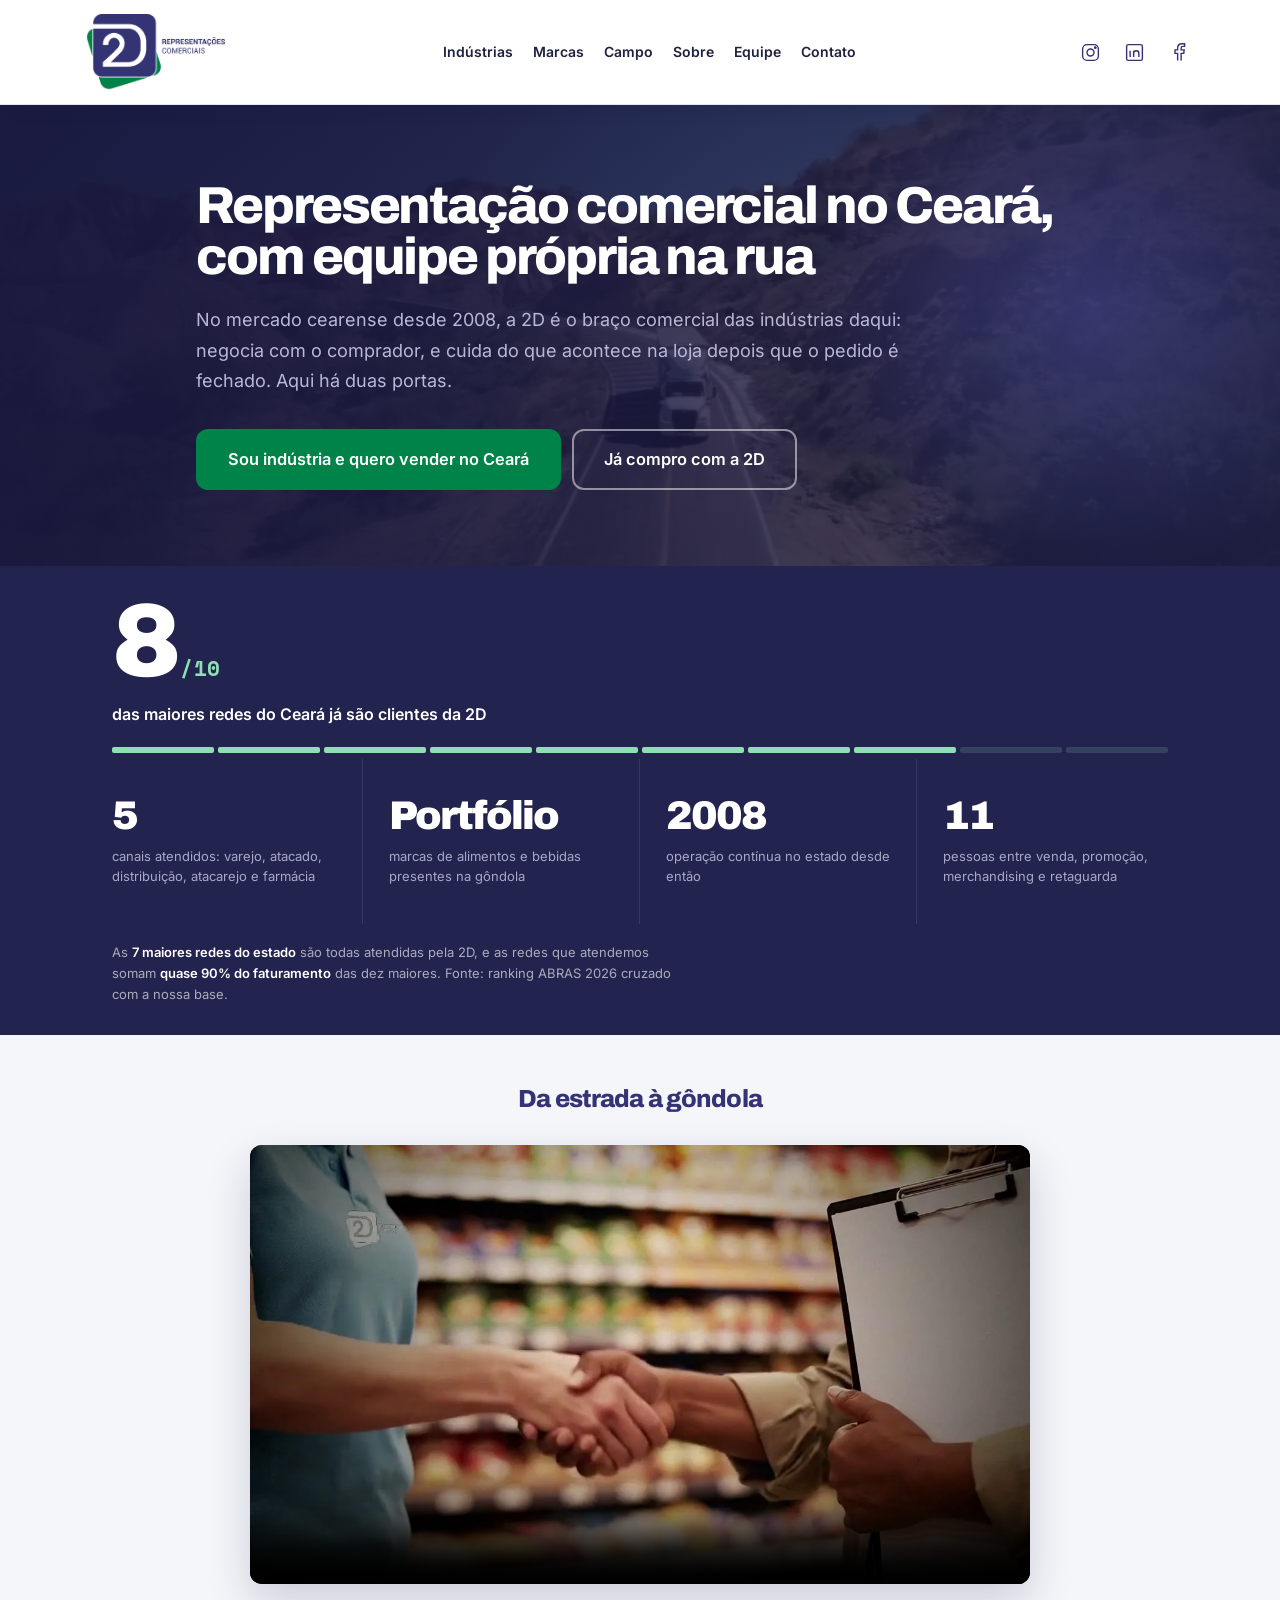
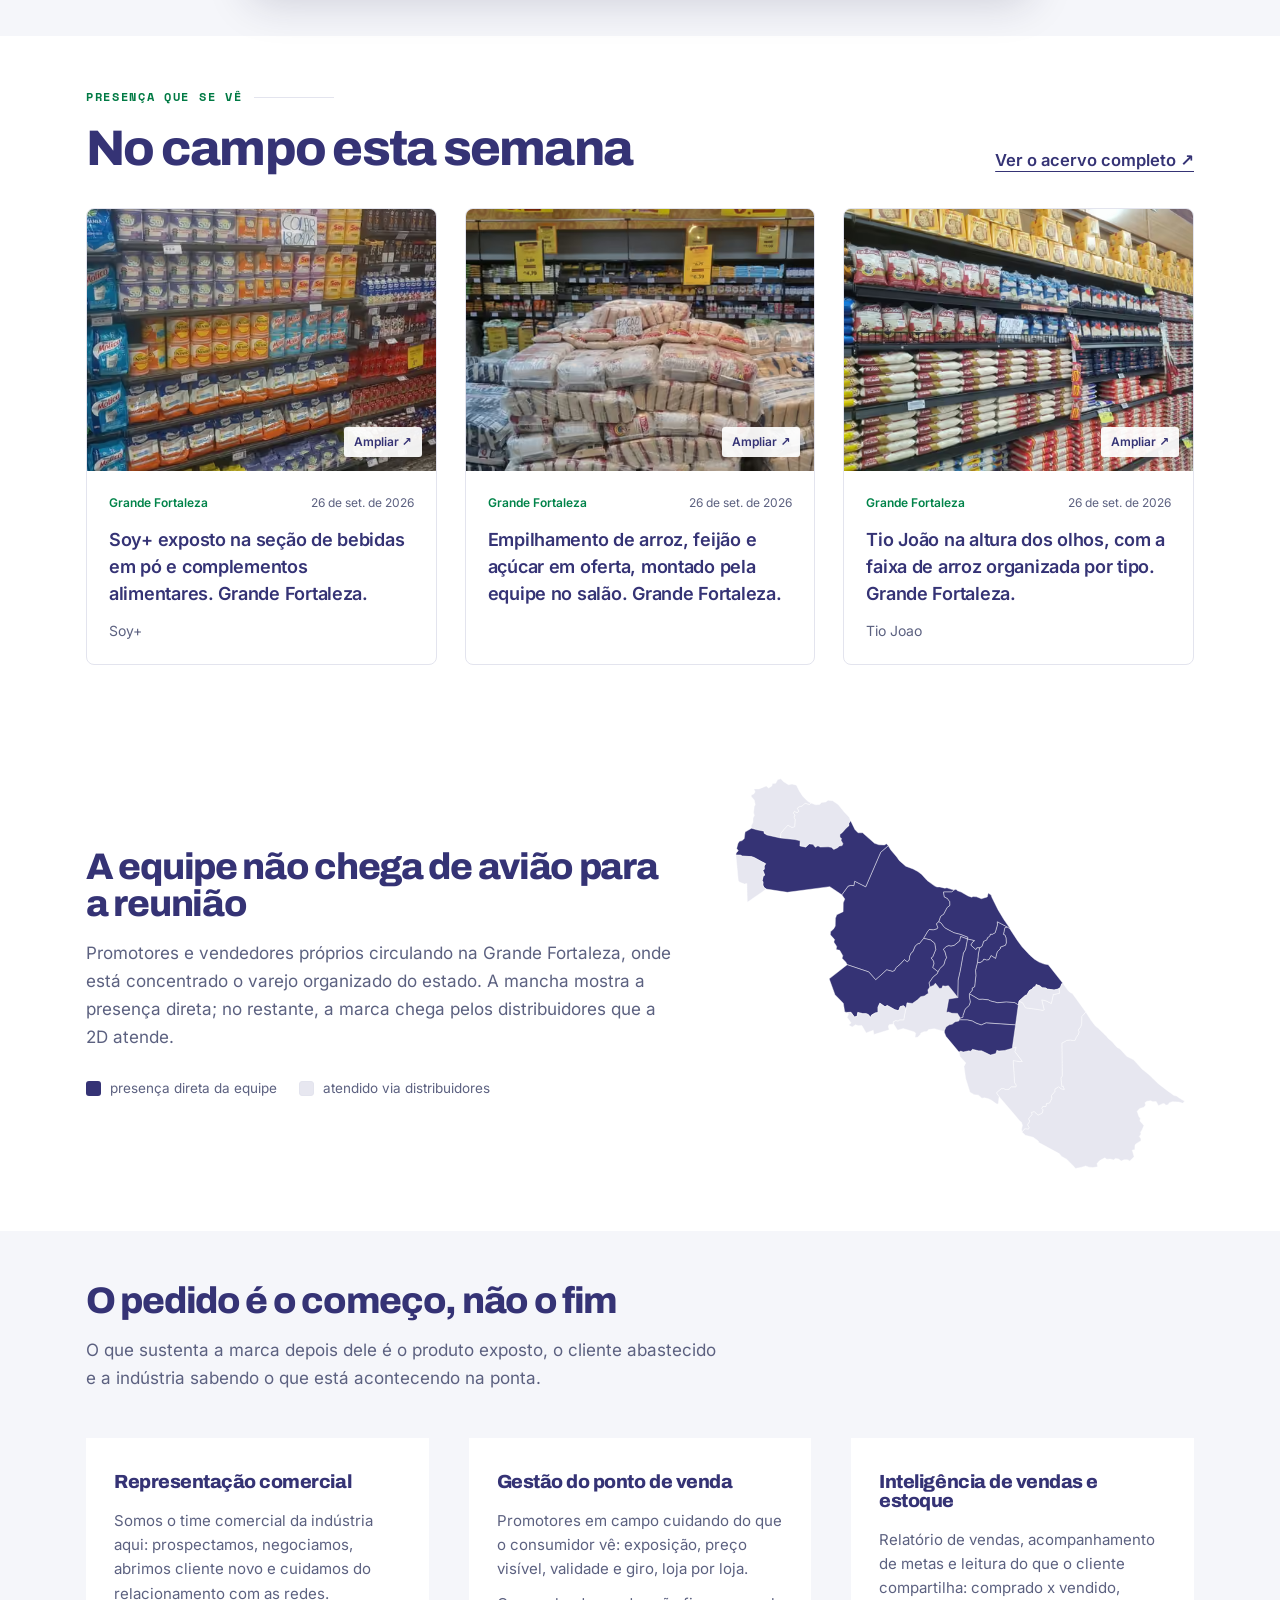
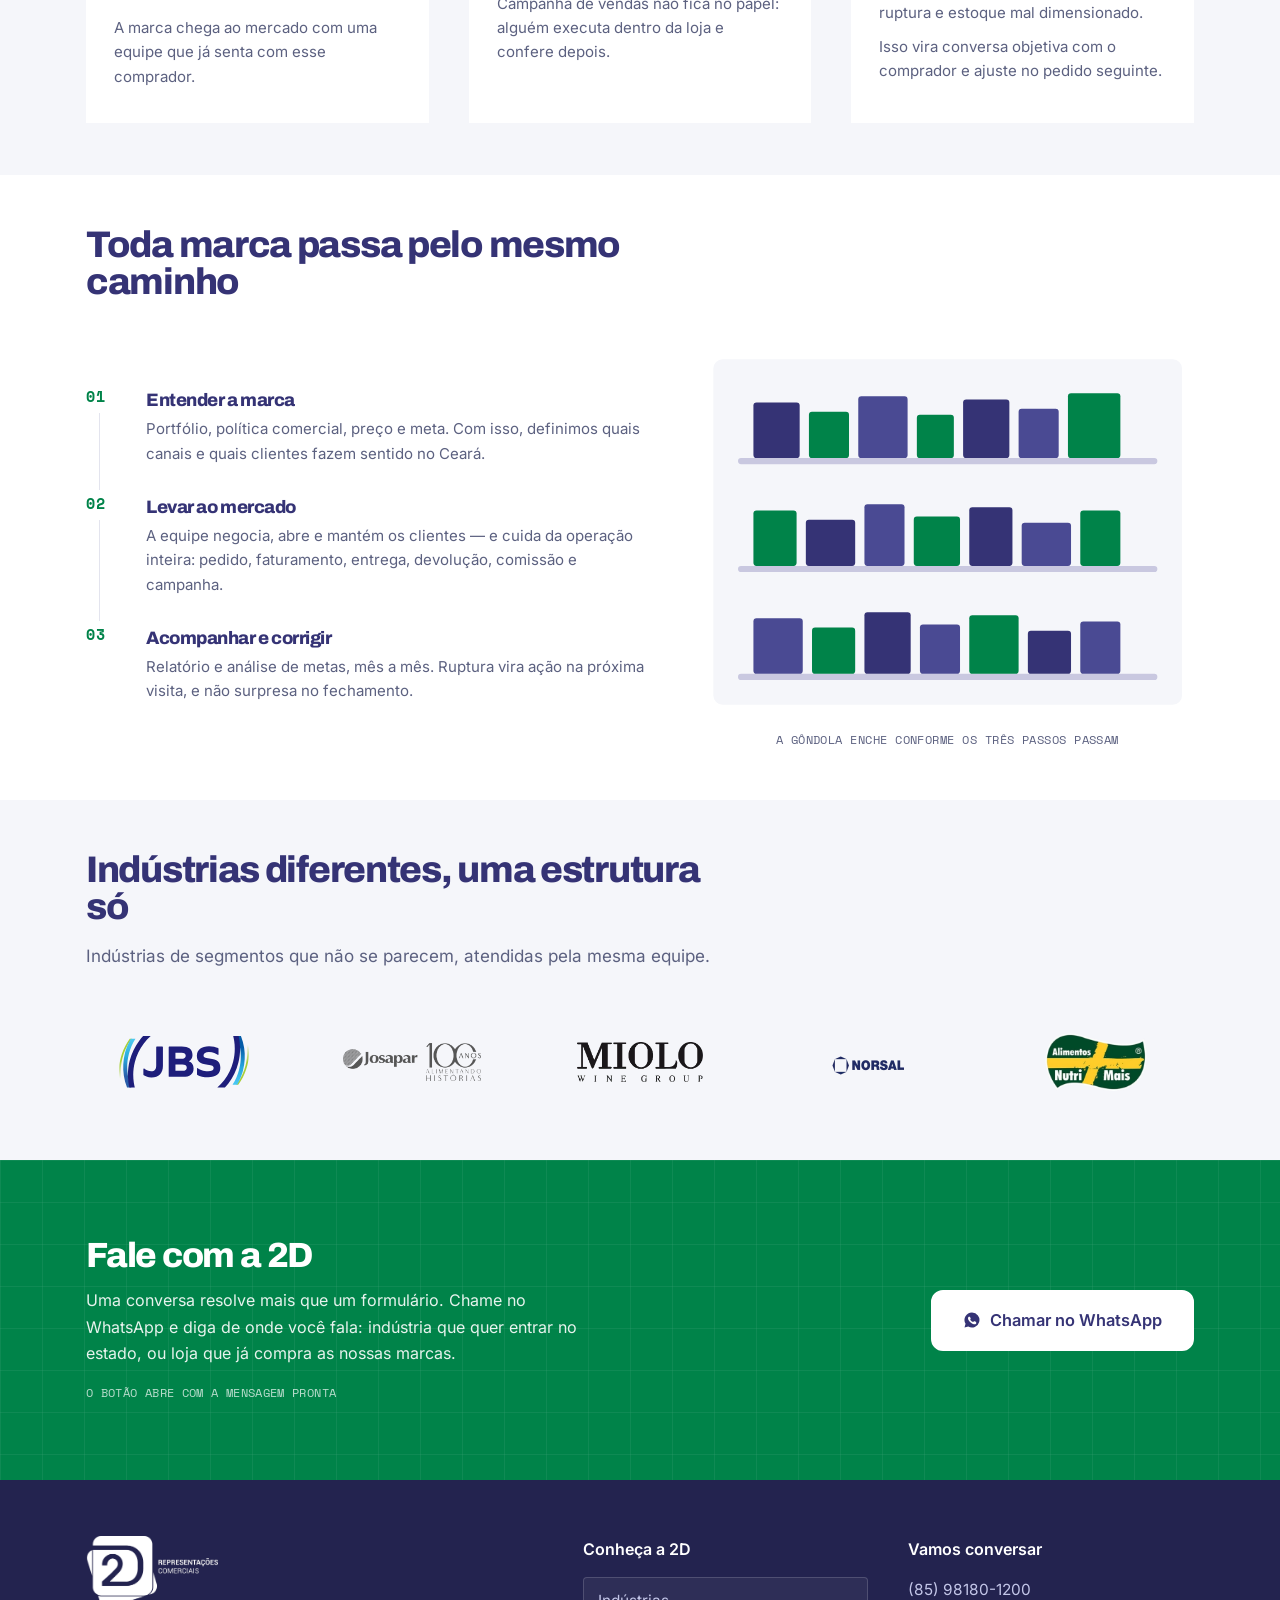
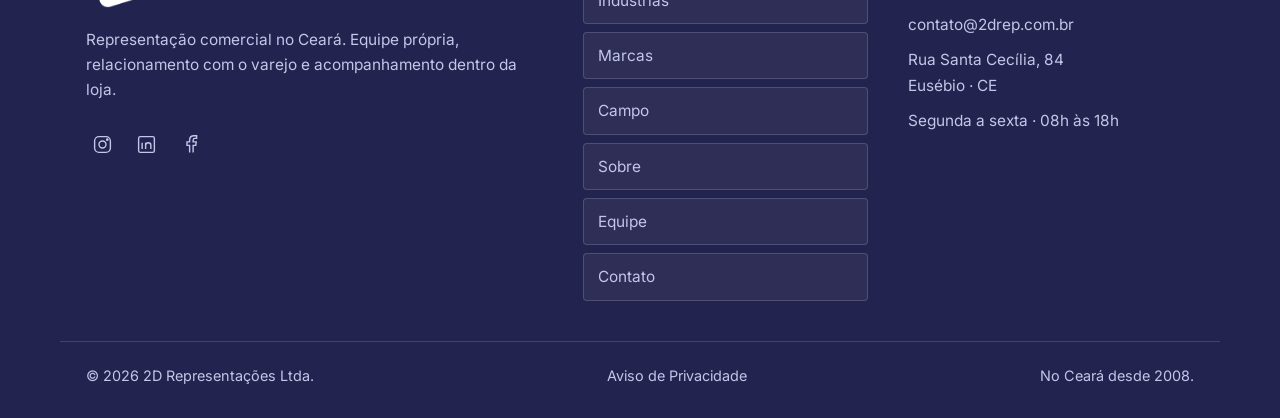
==== commit 1aa6b6d3: "Reverte o tema de Outubro Rosa no site Desfaz o envio 22a10ec (04/10): volta logo, favicon, CSS e fo" ====
--- a/index.html
+++ b/index.html
@@ -7,8 +7,7 @@
          logo-color.png, que e RETANGULAR (640x349): navegador e buscador espremem
          ou cortam. Agora sao quadrados de verdade, gerados do simbolo em alta
          (marca/logo/png/simbolo-cor.png, 3334px). Os tamanhos sao multiplos de 48
-         porque e o que o Google exige para mostrar o icone ao lado do resultado. --><!-- Logos publicas (aba, cabecalho, rodape, JSON-LD) vem de src/lib/tema.ts:
-         uma chave so liga e desliga o tema sazonal (Outubro Rosa 2026, ate 01/11). --><link rel="icon" type="image/png" sizes="48x48" href="/assets/logo/outubro-rosa/favicon-48.png"><link rel="icon" type="image/png" sizes="96x96" href="/assets/logo/outubro-rosa/favicon-96.png"><link rel="icon" type="image/png" sizes="192x192" href="/assets/logo/outubro-rosa/favicon-192.png"><link rel="apple-touch-icon" href="/assets/logo/outubro-rosa/apple-touch-icon.png"><!-- A logo do cabecalho e WEBP SEM PERDA de 320x175 (13,6 KB). Era o mesmo
+         porque e o que o Google exige para mostrar o icone ao lado do resultado. --><link rel="icon" type="image/png" sizes="48x48" href="/assets/logo/favicon-48.png"><link rel="icon" type="image/png" sizes="96x96" href="/assets/logo/favicon-96.png"><link rel="icon" type="image/png" sizes="192x192" href="/assets/logo/favicon-192.png"><link rel="apple-touch-icon" href="/assets/logo/apple-touch-icon.png"><!-- A logo do cabecalho e WEBP SEM PERDA de 320x175 (13,6 KB). Era o mesmo
          logo-color.png de 640x349 e 48,6 KB, que a home baixava inteiro para
          exibir 139px de largura (CSS: .logo{height:76px}) — 35 KB gastos em
          pixel que ninguem ve. O PNG continua no disco porque e ele que o
@@ -21,7 +20,7 @@
          tecla) ou apos 5 s — o que vier antes. Assim o diretor no 4G recebe a pagina
          inteira antes do pixel, e a home continua dentro do teto de 1 MB da spec
          (tests/test-orcamento.mjs mede ate o networkidle). O fbq() enfileira
-         chamadas ate o script chegar, entao o PageView nao se perde. --><script type="module">(function(e,t,n,r,i,a,o){if(e.fbq)return;i=e.fbq=function(){i.callMethod?i.callMethod.apply(i,arguments):i.queue.push(arguments)},e._fbq||=i,i.push=i,i.loaded=!0,i.version=`2.0`,i.queue=[];var s=!1;function c(){s||(s=!0,a=t.createElement(n),a.async=!0,a.src=r,o=t.getElementsByTagName(n)[0],o.parentNode.insertBefore(a,o))}[`scroll`,`pointerdown`,`touchstart`,`keydown`].forEach(function(t){e.addEventListener(t,c,{once:!0,passive:!0})}),e.setTimeout(c,5e3)})(window,document,`script`,`https://connect.facebook.net/en_US/fbevents.js`),fbq(`init`,`1395801758838823`),fbq(`track`,`PageView`);</script><noscript><img height="1" width="1" style="display:none" alt="" src="https://www.facebook.com/tr?id=1395801758838823&ev=PageView&noscript=1"></noscript><script type="application/ld+json">{"@context":"https://schema.org","@type":"Organization","name":"2D Representações","legalName":"2D Representações LTDA","url":"https://2drep.com.br","logo":"https://2drep.com.br/assets/logo/logo-color.png","image":"https://2drep.com.br/assets/logo/favicon-192.png","email":"contato@2drep.com.br","telephone":"+5585981801200","foundingDate":"2008","description":"Representacao comercial no Ceara: o braco comercial das industrias dentro do varejo, atacado, distribuicao, atacarejo e farmacias do estado.","address":{"@type":"PostalAddress","streetAddress":"Rua Santa Cecília, 84","addressLocality":"Eusébio","addressRegion":"CE","postalCode":"61760-000","addressCountry":"BR"},"areaServed":{"@type":"State","name":"Ceara"},"sameAs":["https://instagram.com/2drepres","https://www.linkedin.com/company/2drepres/","https://www.facebook.com/profile.php?id=61594131366941"]}</script><meta name="astro-view-transitions-enabled" content="true"><meta name="astro-view-transitions-fallback" content="animate"><script type="module" src="/_astro/ClientRouter.astro_astro_type_script_index_0_lang.CYDbzu1r.js"></script><link rel="stylesheet" href="/_astro/Base.eDkZZ_Z4.css"></head><body><a class="skip-link" href="#conteudo">Pular para o conteúdo</a><header class="site-header"><div class="container header-inner"><a class="logo-link" href="/index.html" aria-label="2D Representações — início"><img class="logo" src="/assets/logo/outubro-rosa/logo.webp" alt="2D Representações" width="317" height="152"></a><button class="menu-toggle" aria-controls="navegacao" aria-expanded="false" hidden>Menu <span aria-hidden="true">☰</span></button><nav class="main-nav" id="navegacao" aria-label="Navegação principal"><a href="/industrias.html">Indústrias</a><a href="/marcas.html">Marcas</a><a href="/campo.html">Campo</a><a href="/sobre.html">Sobre</a><a href="/equipe.html">Equipe</a><a href="/contato.html">Contato</a></nav><div class="header-redes"><div class="redes" aria-label="Redes sociais da 2D"><a href="https://instagram.com/2drepres" aria-label="Instagram" target="_blank" rel="noopener noreferrer"><svg viewBox="0 0 24 24" fill="none" stroke="currentColor" stroke-width="1.6" aria-hidden="true"><rect x="3" y="3" width="18" height="18" rx="5"/><circle cx="12" cy="12" r="4"/><circle cx="17.5" cy="6.5" r=".8"/></svg></a><a href="https://www.linkedin.com/company/2drepres/" aria-label="LinkedIn" target="_blank" rel="noopener noreferrer"><svg viewBox="0 0 24 24" fill="none" stroke="currentColor" stroke-width="1.6" aria-hidden="true"><rect x="3" y="3" width="18" height="18" rx="2"/><path d="M7 10v7m0-10v.1M11 17v-7m0 3c0-4 6-4 6 0v4"/></svg></a><a href="https://www.facebook.com/profile.php?id=61594131366941" aria-label="Facebook" target="_blank" rel="noopener noreferrer"><svg viewBox="0 0 24 24" fill="none" stroke="currentColor" stroke-width="1.6" aria-hidden="true"><path d="M15 21v-8h3l.5-4H15V7c0-1 .5-2 2-2h2V2h-3c-3 0-5 2-5 5v2H8v4h3v8"/></svg></a></div></div></div></header><main id="conteudo" tabindex="-1"><section class="hero">
+         chamadas ate o script chegar, entao o PageView nao se perde. --><script type="module">(function(e,t,n,r,i,a,o){if(e.fbq)return;i=e.fbq=function(){i.callMethod?i.callMethod.apply(i,arguments):i.queue.push(arguments)},e._fbq||=i,i.push=i,i.loaded=!0,i.version=`2.0`,i.queue=[];var s=!1;function c(){s||(s=!0,a=t.createElement(n),a.async=!0,a.src=r,o=t.getElementsByTagName(n)[0],o.parentNode.insertBefore(a,o))}[`scroll`,`pointerdown`,`touchstart`,`keydown`].forEach(function(t){e.addEventListener(t,c,{once:!0,passive:!0})}),e.setTimeout(c,5e3)})(window,document,`script`,`https://connect.facebook.net/en_US/fbevents.js`),fbq(`init`,`1395801758838823`),fbq(`track`,`PageView`);</script><noscript><img height="1" width="1" style="display:none" alt="" src="https://www.facebook.com/tr?id=1395801758838823&ev=PageView&noscript=1"></noscript><script type="application/ld+json">{"@context":"https://schema.org","@type":"Organization","name":"2D Representações","legalName":"2D Representações LTDA","url":"https://2drep.com.br","logo":"https://2drep.com.br/assets/logo/logo-color.png","image":"https://2drep.com.br/assets/logo/favicon-192.png","email":"contato@2drep.com.br","telephone":"+5585981801200","foundingDate":"2008","description":"Representacao comercial no Ceara: o braco comercial das industrias dentro do varejo, atacado, distribuicao, atacarejo e farmacias do estado.","address":{"@type":"PostalAddress","streetAddress":"Rua Santa Cecília, 84","addressLocality":"Eusébio","addressRegion":"CE","postalCode":"61760-000","addressCountry":"BR"},"areaServed":{"@type":"State","name":"Ceara"},"sameAs":["https://instagram.com/2drepres","https://www.linkedin.com/company/2drepres/","https://www.facebook.com/profile.php?id=61594897432743"]}</script><meta name="astro-view-transitions-enabled" content="true"><meta name="astro-view-transitions-fallback" content="animate"><script type="module" src="/_astro/ClientRouter.astro_astro_type_script_index_0_lang.CYDbzu1r.js"></script><link rel="stylesheet" href="/_astro/Base.CYRR868E.css"></head><body><a class="skip-link" href="#conteudo">Pular para o conteúdo</a><header class="site-header"><div class="container header-inner"><a class="logo-link" href="/index.html" aria-label="2D Representações — início"><img class="logo" src="/assets/logo/logo-color.webp" alt="2D Representações" width="320" height="175"></a><button class="menu-toggle" aria-controls="navegacao" aria-expanded="false" hidden>Menu <span aria-hidden="true">☰</span></button><nav class="main-nav" id="navegacao" aria-label="Navegação principal"><a href="/industrias.html">Indústrias</a><a href="/marcas.html">Marcas</a><a href="/campo.html">Campo</a><a href="/sobre.html">Sobre</a><a href="/equipe.html">Equipe</a><a href="/contato.html">Contato</a></nav><div class="header-redes"><div class="redes" aria-label="Redes sociais da 2D"><a href="https://instagram.com/2drepres" aria-label="Instagram" target="_blank" rel="noopener noreferrer"><svg viewBox="0 0 24 24" fill="none" stroke="currentColor" stroke-width="1.6" aria-hidden="true"><rect x="3" y="3" width="18" height="18" rx="5"/><circle cx="12" cy="12" r="4"/><circle cx="17.5" cy="6.5" r=".8"/></svg></a><a href="https://www.linkedin.com/company/2drepres/" aria-label="LinkedIn" target="_blank" rel="noopener noreferrer"><svg viewBox="0 0 24 24" fill="none" stroke="currentColor" stroke-width="1.6" aria-hidden="true"><rect x="3" y="3" width="18" height="18" rx="2"/><path d="M7 10v7m0-10v.1M11 17v-7m0 3c0-4 6-4 6 0v4"/></svg></a><a href="https://www.facebook.com/profile.php?id=61594897432743" aria-label="Facebook" target="_blank" rel="noopener noreferrer"><svg viewBox="0 0 24 24" fill="none" stroke="currentColor" stroke-width="1.6" aria-hidden="true"><path d="M15 21v-8h3l.5-4H15V7c0-1 .5-2 2-2h2V2h-3c-3 0-5 2-5 5v2H8v4h3v8"/></svg></a></div></div></div></header><main id="conteudo" tabindex="-1"><section class="hero">
     <!-- O filme de 15 s (cenas 1, 4 e 6) roda atras do topo, mudo e em loop.
          preload="none": o video so comeca a baixar quando interacoes.ts manda
          tocar, depois do load — o LCP continua sendo o h1, nao o video. Sem JS,
@@ -211,4 +210,4 @@
         Chamar no WhatsApp
       </a>
     </div>
-  </section></main><footer class="site-footer"><div class="container footer-top"><div class="footer-brand"><a href="/index.html"><img src="/assets/logo/outubro-rosa/logo-rodape.webp" alt="2D Representações" class="logo-footer" width="317" height="152" loading="lazy"></a><p>Representação comercial no Ceará. Equipe própria, relacionamento com o varejo e acompanhamento dentro da loja.</p><div class="redes" aria-label="Redes sociais da 2D"><a href="https://instagram.com/2drepres" aria-label="Instagram" target="_blank" rel="noopener noreferrer"><svg viewBox="0 0 24 24" fill="none" stroke="currentColor" stroke-width="1.6" aria-hidden="true"><rect x="3" y="3" width="18" height="18" rx="5"/><circle cx="12" cy="12" r="4"/><circle cx="17.5" cy="6.5" r=".8"/></svg></a><a href="https://www.linkedin.com/company/2drepres/" aria-label="LinkedIn" target="_blank" rel="noopener noreferrer"><svg viewBox="0 0 24 24" fill="none" stroke="currentColor" stroke-width="1.6" aria-hidden="true"><rect x="3" y="3" width="18" height="18" rx="2"/><path d="M7 10v7m0-10v.1M11 17v-7m0 3c0-4 6-4 6 0v4"/></svg></a><a href="https://www.facebook.com/profile.php?id=61594131366941" aria-label="Facebook" target="_blank" rel="noopener noreferrer"><svg viewBox="0 0 24 24" fill="none" stroke="currentColor" stroke-width="1.6" aria-hidden="true"><path d="M15 21v-8h3l.5-4H15V7c0-1 .5-2 2-2h2V2h-3c-3 0-5 2-5 5v2H8v4h3v8"/></svg></a></div></div><div class="footer-col"><p class="footer-title">Conheça a 2D</p><ul class="footer-list footer-nav"><li><a href="/industrias.html">Indústrias</a></li><li><a href="/marcas.html">Marcas</a></li><li><a href="/campo.html">Campo</a></li><li><a href="/sobre.html">Sobre</a></li><li><a href="/equipe.html">Equipe</a></li><li><a href="/contato.html">Contato</a></li></ul></div><div class="footer-col"><p class="footer-title">Vamos conversar</p><ul class="footer-list"><li><a href="https://wa.me/5585981801200">(85) 98180-1200</a></li><li><a href="mailto:contato@2drep.com.br">contato@2drep.com.br</a></li><li>Rua Santa Cecília, 84<br>Eusébio · CE</li><li>Segunda a sexta · 08h às 18h</li></ul></div></div><div class="container footer-bottom"><p>© 2026 2D Representações Ltda.</p><p><a href="/privacidade.html">Aviso de Privacidade</a></p><p>No Ceará desde 2008.</p></div><p class="container footer-credito">Laço do Outubro Rosa: <a href="https://commons.wikimedia.org/wiki/File:Pink_ribbon.svg" target="_blank" rel="noopener noreferrer">Pink ribbon.svg</a>, de MesserWoland (Wikimedia Commons), <a href="https://creativecommons.org/licenses/by-sa/3.0/" target="_blank" rel="noopener noreferrer">CC BY-SA 3.0</a>.</p></footer><dialog id="foto-ampliada" class="foto-dialog" aria-label="Foto de campo ampliada"><form method="dialog"><button>Fechar ×</button></form><figure><img alt=""><figcaption></figcaption></figure></dialog><script type="module">var e;function t(){e?.abort(),e=new AbortController;let{signal:t}=e,n=document.querySelector(`.menu-toggle`),r=document.querySelector(`#navegacao`);if(n&&r){n.hidden=!1,document.documentElement.classList.add(`menu-pronto`);let e=()=>{n.setAttribute(`aria-expanded`,`false`),r.classList.remove(`aberto`)};n.addEventListener(`click`,()=>{let e=n.getAttribute(`aria-expanded`)!==`true`;n.setAttribute(`aria-expanded`,String(e)),r.classList.toggle(`aberto`,e)},{signal:t}),document.addEventListener(`keydown`,t=>{t.key===`Escape`&&(e(),n.focus())},{signal:t}),r.addEventListener(`click`,e,{signal:t})}let i=document.querySelector(`[data-filtros]`);if(i){i.hidden=!1;let e=i.querySelector(`[name=praca]`),n=i.querySelector(`[name=marca]`),r=i.querySelector(`[role=status]`),a=[...document.querySelectorAll(`[data-peca]`)],o=(t=!0)=>{let i=0;for(let t of a){let r=JSON.parse(t.dataset.marcas||`[]`);t.hidden=!!(e.value&&t.dataset.praca!==e.value||n.value&&!r.includes(n.value)),t.hidden||i++}document.querySelectorAll(`[data-mes]`).forEach(e=>{e.hidden=!e.querySelector(`[data-peca]:not([hidden])`)});let o=document.querySelector(`.sem-resultado`);if(o&&(o.hidden=i>0),r.textContent=`${i} ${i===1?`registro`:`registros`}`,t){let t=new URL(location.href);for(let r of[e,n])r.value?t.searchParams.set(r.name,r.value):t.searchParams.delete(r.name);t.href!==location.href&&history.pushState({},``,t)}},s=()=>{let t=new URLSearchParams(location.search);for(let r of[e,n]){let e=t.get(r.name)||``;r.value=[...r.options].some(t=>t.value===e)?e:``}o(!1)};i.addEventListener(`change`,()=>o(),{signal:t}),i.addEventListener(`submit`,e=>{e.preventDefault(),o()},{signal:t}),i.addEventListener(`reset`,()=>{e.value=``,n.value=``,o()},{signal:t}),window.addEventListener(`popstate`,s,{signal:t}),s()}document.querySelectorAll(`[data-foto]`).forEach(e=>{e.addEventListener(`click`,t=>{if(t.ctrlKey||t.metaKey||t.shiftKey||t.altKey)return;let n=document.querySelector(`#foto-ampliada`),r=e.querySelector(`img`);if(!n||!r)return;t.preventDefault();let i=n.querySelector(`img`);i.src=r.currentSrc||r.src,i.alt=r.alt,n.querySelector(`figcaption`).textContent=r.alt,n.showModal()},{signal:t})});let a=document.querySelector(`#foto-ampliada`);a?.addEventListener(`click`,e=>{e.target===a&&a.close()},{signal:t}),document.addEventListener(`click`,e=>{let t=e.target instanceof Element?e.target.closest(`a[href]`):null;if(!t)return;let n=t.getAttribute(`href`)||``,r=n.startsWith(`mailto:`)?`email`:n.startsWith(`tel:`)?`telefone`:/^https?:\/\/(wa\.me|api\.whatsapp\.com)\//.test(n)?`whatsapp`:``;if(!r)return;let i=`sem texto`;if(r===`whatsapp`)try{i=new URL(n,location.href).searchParams.get(`text`)?.slice(0,60)||`sem texto`}catch{}let a={metodo:r,pagina:location.pathname,marcador:i},o=window;o.gtag?o.gtag(`event`,`generate_lead`,a):(o.dataLayer=o.dataLayer||[]).push([`event`,`generate_lead`,a]),o.fbq?.(`trackCustom`,`Contato`,a)},{signal:t,capture:!0});let o=document.querySelector(`#hero-video`);if(o&&!matchMedia(`(prefers-reduced-motion: reduce)`).matches){let e=()=>o.play().then(()=>!0).catch(()=>!1),n=async()=>{if(o.preload=`auto`,await e())return;let n=async()=>{await e()&&i()},r=[`pointerdown`,`touchstart`,`scroll`,`keydown`],i=()=>r.forEach(e=>window.removeEventListener(e,n));r.forEach(e=>window.addEventListener(e,n,{passive:!0,signal:t}))};document.readyState===`complete`?n():window.addEventListener(`load`,n,{once:!0,signal:t})}}document.addEventListener(`astro:page-load`,t),document.addEventListener(`astro:before-swap`,()=>e?.abort());</script></body></html>+  </section></main><footer class="site-footer"><div class="container footer-top"><div class="footer-brand"><a href="/index.html"><img src="/assets/logo/logo-white.png" alt="2D Representações" class="logo-footer" width="190" height="70" loading="lazy"></a><p>Representação comercial no Ceará. Equipe própria, relacionamento com o varejo e acompanhamento dentro da loja.</p><div class="redes" aria-label="Redes sociais da 2D"><a href="https://instagram.com/2drepres" aria-label="Instagram" target="_blank" rel="noopener noreferrer"><svg viewBox="0 0 24 24" fill="none" stroke="currentColor" stroke-width="1.6" aria-hidden="true"><rect x="3" y="3" width="18" height="18" rx="5"/><circle cx="12" cy="12" r="4"/><circle cx="17.5" cy="6.5" r=".8"/></svg></a><a href="https://www.linkedin.com/company/2drepres/" aria-label="LinkedIn" target="_blank" rel="noopener noreferrer"><svg viewBox="0 0 24 24" fill="none" stroke="currentColor" stroke-width="1.6" aria-hidden="true"><rect x="3" y="3" width="18" height="18" rx="2"/><path d="M7 10v7m0-10v.1M11 17v-7m0 3c0-4 6-4 6 0v4"/></svg></a><a href="https://www.facebook.com/profile.php?id=61594897432743" aria-label="Facebook" target="_blank" rel="noopener noreferrer"><svg viewBox="0 0 24 24" fill="none" stroke="currentColor" stroke-width="1.6" aria-hidden="true"><path d="M15 21v-8h3l.5-4H15V7c0-1 .5-2 2-2h2V2h-3c-3 0-5 2-5 5v2H8v4h3v8"/></svg></a></div></div><div class="footer-col"><p class="footer-title">Conheça a 2D</p><ul class="footer-list footer-nav"><li><a href="/industrias.html">Indústrias</a></li><li><a href="/marcas.html">Marcas</a></li><li><a href="/campo.html">Campo</a></li><li><a href="/sobre.html">Sobre</a></li><li><a href="/equipe.html">Equipe</a></li><li><a href="/contato.html">Contato</a></li></ul></div><div class="footer-col"><p class="footer-title">Vamos conversar</p><ul class="footer-list"><li><a href="https://wa.me/5585981801200">(85) 98180-1200</a></li><li><a href="mailto:contato@2drep.com.br">contato@2drep.com.br</a></li><li>Rua Santa Cecília, 84<br>Eusébio · CE</li><li>Segunda a sexta · 08h às 18h</li></ul></div></div><div class="container footer-bottom"><p>© 2026 2D Representações Ltda.</p><p><a href="/privacidade.html">Aviso de Privacidade</a></p><p>No Ceará desde 2008.</p></div></footer><dialog id="foto-ampliada" class="foto-dialog" aria-label="Foto de campo ampliada"><form method="dialog"><button>Fechar ×</button></form><figure><img alt=""><figcaption></figcaption></figure></dialog><script type="module">var e;function t(){e?.abort(),e=new AbortController;let{signal:t}=e,n=document.querySelector(`.menu-toggle`),r=document.querySelector(`#navegacao`);if(n&&r){n.hidden=!1,document.documentElement.classList.add(`menu-pronto`);let e=()=>{n.setAttribute(`aria-expanded`,`false`),r.classList.remove(`aberto`)};n.addEventListener(`click`,()=>{let e=n.getAttribute(`aria-expanded`)!==`true`;n.setAttribute(`aria-expanded`,String(e)),r.classList.toggle(`aberto`,e)},{signal:t}),document.addEventListener(`keydown`,t=>{t.key===`Escape`&&(e(),n.focus())},{signal:t}),r.addEventListener(`click`,e,{signal:t})}let i=document.querySelector(`[data-filtros]`);if(i){i.hidden=!1;let e=i.querySelector(`[name=praca]`),n=i.querySelector(`[name=marca]`),r=i.querySelector(`[role=status]`),a=[...document.querySelectorAll(`[data-peca]`)],o=(t=!0)=>{let i=0;for(let t of a){let r=JSON.parse(t.dataset.marcas||`[]`);t.hidden=!!(e.value&&t.dataset.praca!==e.value||n.value&&!r.includes(n.value)),t.hidden||i++}document.querySelectorAll(`[data-mes]`).forEach(e=>{e.hidden=!e.querySelector(`[data-peca]:not([hidden])`)});let o=document.querySelector(`.sem-resultado`);if(o&&(o.hidden=i>0),r.textContent=`${i} ${i===1?`registro`:`registros`}`,t){let t=new URL(location.href);for(let r of[e,n])r.value?t.searchParams.set(r.name,r.value):t.searchParams.delete(r.name);t.href!==location.href&&history.pushState({},``,t)}},s=()=>{let t=new URLSearchParams(location.search);for(let r of[e,n]){let e=t.get(r.name)||``;r.value=[...r.options].some(t=>t.value===e)?e:``}o(!1)};i.addEventListener(`change`,()=>o(),{signal:t}),i.addEventListener(`submit`,e=>{e.preventDefault(),o()},{signal:t}),i.addEventListener(`reset`,()=>{e.value=``,n.value=``,o()},{signal:t}),window.addEventListener(`popstate`,s,{signal:t}),s()}document.querySelectorAll(`[data-foto]`).forEach(e=>{e.addEventListener(`click`,t=>{if(t.ctrlKey||t.metaKey||t.shiftKey||t.altKey)return;let n=document.querySelector(`#foto-ampliada`),r=e.querySelector(`img`);if(!n||!r)return;t.preventDefault();let i=n.querySelector(`img`);i.src=r.currentSrc||r.src,i.alt=r.alt,n.querySelector(`figcaption`).textContent=r.alt,n.showModal()},{signal:t})});let a=document.querySelector(`#foto-ampliada`);a?.addEventListener(`click`,e=>{e.target===a&&a.close()},{signal:t}),document.addEventListener(`click`,e=>{let t=e.target instanceof Element?e.target.closest(`a[href]`):null;if(!t)return;let n=t.getAttribute(`href`)||``,r=n.startsWith(`mailto:`)?`email`:n.startsWith(`tel:`)?`telefone`:/^https?:\/\/(wa\.me|api\.whatsapp\.com)\//.test(n)?`whatsapp`:``;if(!r)return;let i=`sem texto`;if(r===`whatsapp`)try{i=new URL(n,location.href).searchParams.get(`text`)?.slice(0,60)||`sem texto`}catch{}let a={metodo:r,pagina:location.pathname,marcador:i},o=window;o.gtag?o.gtag(`event`,`generate_lead`,a):(o.dataLayer=o.dataLayer||[]).push([`event`,`generate_lead`,a]),o.fbq?.(`trackCustom`,`Contato`,a)},{signal:t,capture:!0});let o=document.querySelector(`#hero-video`);if(o&&!matchMedia(`(prefers-reduced-motion: reduce)`).matches){let e=()=>o.play().then(()=>!0).catch(()=>!1),n=async()=>{if(o.preload=`auto`,await e())return;let n=async()=>{await e()&&i()},r=[`pointerdown`,`touchstart`,`scroll`,`keydown`],i=()=>r.forEach(e=>window.removeEventListener(e,n));r.forEach(e=>window.addEventListener(e,n,{passive:!0,signal:t}))};document.readyState===`complete`?n():window.addEventListener(`load`,n,{once:!0,signal:t})}}document.addEventListener(`astro:page-load`,t),document.addEventListener(`astro:before-swap`,()=>e?.abort());</script></body></html>
--- a/_astro/Base.CYRR868E.css
+++ b/_astro/Base.CYRR868E.css
@@ -0,0 +1 @@
+.astro-route-announcer{clip:rect(0 0 0 0);clip-path:inset(50%);white-space:nowrap;width:1px;height:1px;position:absolute;top:0;left:0;overflow:hidden}@font-face{font-family:Archivo;src:url(/assets/fonts/archivo-800.woff2)format("woff2");font-weight:800;font-style:normal;font-display:swap}@font-face{font-family:Archivo;src:url(/assets/fonts/archivo-900.woff2)format("woff2");font-weight:900;font-style:normal;font-display:swap}@font-face{font-family:Inter;src:url(/assets/fonts/inter-400.woff2)format("woff2");font-weight:400;font-style:normal;font-display:swap}@font-face{font-family:Inter;src:url(/assets/fonts/inter-600.woff2)format("woff2");font-weight:600;font-style:normal;font-display:swap}@font-face{font-family:Space Mono;src:url(/assets/fonts/spacemono-400.woff2)format("woff2");font-weight:400;font-style:normal;font-display:swap}@font-face{font-family:Space Mono;src:url(/assets/fonts/spacemono-700.woff2)format("woff2");font-weight:700;font-style:normal;font-display:swap}:root{--navy:#353375;--deep:#1a1940;--deep2:#23234f;--soft:#4a4a93;--green:#008349;--green-d:#00693a;--mint:#8ee0b4;--ink:#1e2140;--muted:#5c6180;--line:#e3e4ee;--paper:#f5f6fa;--white:#fff;--container:1160px;--disp:"Archivo",system-ui,-apple-system,"Segoe UI",sans-serif;--body:"Inter",system-ui,-apple-system,"Segoe UI",sans-serif;--mono:"Space Mono",ui-monospace,"Cascadia Mono",Consolas,monospace;--navy-deep:#23234f;--green-deep:#00693a;--radius:12px;--radius-sm:8px}*{box-sizing:border-box}html{-webkit-text-size-adjust:100%}body{background:var(--white);color:var(--ink);font-family:var(--body);overflow-wrap:break-word;-webkit-font-smoothing:antialiased;margin:0;font-size:16.5px;line-height:1.65}img{max-width:100%}h1,h2,h3,p,ul,ol,figure{margin:0}h1,h2,h3{font-family:var(--disp);color:var(--navy);letter-spacing:-.035em;font-weight:800;line-height:1}a{color:var(--navy)}a:focus-visible,button:focus-visible{outline:3px solid var(--green);outline-offset:3px;border-radius:4px}.container{max-width:var(--container);margin:0 auto;padding:0 26px}.mono{font:700 10.5px/1 var(--mono);letter-spacing:.2em;text-transform:uppercase;color:#007a44;align-items:center;gap:12px;margin-bottom:18px;display:flex}.mono:after{content:"";background:linear-gradient(90deg,#00834973,#0000);flex:1;height:1px}.mono.on-dark{color:var(--mint)}.site-header{z-index:30;background:var(--white);border-bottom:1px solid var(--line);position:sticky;top:0;box-shadow:0 12px 28px -26px #14143cbf}.header-inner{justify-content:space-between;align-items:center;gap:24px;padding-top:14px;padding-bottom:14px;display:flex}.logo-link{line-height:0;display:block}.logo{width:auto;height:76px;display:block}@media (width<=720px){.hero-ctas{flex-direction:column;align-items:stretch}.hero-ctas .btn{text-align:center;justify-content:center;width:100%}.logo{height:68px}}.main-nav{flex-wrap:wrap;gap:6px;display:flex}.main-nav a{border-radius:var(--radius-sm);color:var(--ink);padding:8px 12px;font-size:.94rem;font-weight:600;text-decoration:none;transition:background-color .18s,color .18s;display:block;position:relative}.main-nav a:after{content:"";background:var(--green);transform-origin:0;border-radius:2px;height:2px;transition:transform .18s;position:absolute;bottom:3px;left:12px;right:12px;transform:scaleX(0)}.main-nav a:hover{background:var(--paper);color:var(--navy)}.main-nav a:hover:after{transform:scaleX(1)}.hero{background:var(--deep);color:#fff;padding:84px 0 74px;position:relative;overflow:hidden}.hero:before{content:"";opacity:.34;pointer-events:none;background-image:linear-gradient(#8ee0b421 1px,#0000 1px),linear-gradient(90deg,#8ee0b421 1px,#0000 1px);background-size:42px 42px;animation:30s ease-in-out infinite alternate grade;position:absolute;inset:0;-webkit-mask-image:radial-gradient(120% 95% at 72% 20%,#000 20%,#0000 72%);mask-image:radial-gradient(120% 95% at 72% 20%,#000 20%,#0000 72%)}@keyframes grade{0%{transform:translate(0,0)}to{transform:translate(-42px,-42px)}}.hero:after{content:"";aspect-ratio:1;pointer-events:none;background:radial-gradient(circle,#4a4a938c,#0000 68%);border-radius:50%;width:46%;position:absolute;top:-20%;right:-8%}.hero-inner{max-width:940px;display:block;position:relative}@media (width<=920px){.hero-inner{grid-template-columns:1fr;gap:40px}}.hero h1{color:#fff;letter-spacing:-.04em;font-size:clamp(32px,4.2vw,52px);font-weight:800;line-height:.98}.hero-lead{color:#b9b8d6;max-width:48ch;margin-top:22px;font-size:17px;line-height:1.62}.hero-ctas{flex-wrap:wrap;gap:11px;margin-top:32px;display:flex}.hero-bg{z-index:0;position:absolute;inset:0;overflow:hidden}.hero-bg:after{content:"";background:linear-gradient(97deg,#1a1940f2 0%,#1a1940e6 34%,#1a1940bd 68%,#23234fcc 100%);position:absolute;inset:0}.hero-video{object-fit:cover;filter:saturate(.9);width:100%;height:100%;display:block}.hero:before,.hero:after{z-index:1}.hero-inner{z-index:2}.sec-filme{background:var(--paper)}.filme-wrap{grid-template-columns:.82fr 1.18fr;align-items:center;gap:54px;display:grid}.filme-so{text-align:center}.filme-so .mono{justify-content:center}.filme-so h2{margin-bottom:34px}.filme-so .filme-player{max-width:780px;margin:0 auto}@media (width<=920px){.filme-wrap{grid-template-columns:1fr;gap:32px}}.filme-lead{color:var(--muted);max-width:46ch;margin-top:16px}.filme-etapas{gap:12px;max-width:46ch;margin-top:26px;padding:0;list-style:none;display:grid}.filme-etapas li{color:var(--muted);padding-left:18px;font-size:15.5px;line-height:1.5;position:relative}.filme-etapas li:before{content:"";background:var(--green);border-radius:2px;width:7px;height:7px;position:absolute;top:.62em;left:0}.filme-etapas b{color:var(--ink);font-weight:600}.filme-player{margin:0}.filme-player video{aspect-ratio:16/9;border-radius:var(--radius);background:var(--deep);width:100%;display:block;box-shadow:0 18px 44px #1a19402e}.filme-player figcaption{font-family:var(--mono);letter-spacing:.06em;text-transform:uppercase;color:var(--muted);margin-top:12px;font-size:12px}.instr{padding:34px 26px 6px}.instr .big{font-family:var(--disp);letter-spacing:-.065em;color:#fff;align-items:baseline;gap:6px;font-size:clamp(74px,9vw,104px);font-weight:900;line-height:.8;display:flex}.instr .big em{font:700 .2em/1 var(--mono);color:var(--mint);letter-spacing:.03em;font-style:normal}.instr .lbl{font-family:var(--body);color:#fff;margin-top:20px;font-size:16px;font-weight:600;line-height:1.4}.rulebar{gap:4px;margin-top:22px;display:flex}.rulebar i{background:var(--mint);border-radius:2px;flex:1;height:6px;display:block;transform:scaleY(1)}.rulebar i:nth-child(n+9){background:#8ee0b429}html.js-ok .rulebar i{transform-origin:bottom;background:#8ee0b429;transition:transform .45s cubic-bezier(.3,1.1,.4,1),background-color .45s;transform:scaleY(.4)}html.js-ok .instr.on .rulebar i{transform:scaleY(1)}html.js-ok .instr.on .rulebar i:nth-child(-n+8){background:var(--mint)}.rulebar i:first-child{transition-delay:50ms}.rulebar i:nth-child(2){transition-delay:.11s}.rulebar i:nth-child(3){transition-delay:.17s}.rulebar i:nth-child(4){transition-delay:.23s}.rulebar i:nth-child(5){transition-delay:.29s}.rulebar i:nth-child(6){transition-delay:.35s}.rulebar i:nth-child(7){transition-delay:.41s}.rulebar i:nth-child(8){transition-delay:.47s}.rulebar i:nth-child(9){transition-delay:.53s}.rulebar i:nth-child(10){transition-delay:.59s}.instr .fonte{font:400 11.5px/1.5 var(--mono);color:#8886b5;border-top:1px solid #ffffff24;margin-top:18px;padding-top:16px}.instr .fonte b{color:var(--mint);font-weight:700}.btn{border-radius:var(--radius);padding:15px 30px;font-size:1.02rem;font-weight:700;text-decoration:none;transition:background-color .18s,color .18s,border-color .18s,transform .18s,box-shadow .18s;display:inline-block}.btn:hover{transform:translateY(-2px)}.btn-primary{background:var(--green);color:var(--white);border:2px solid var(--green)}.btn-primary:hover{background:var(--green-deep);border-color:var(--green-deep);box-shadow:0 16px 30px -18px #157a45d9}.btn-secondary{color:var(--white);background:0 0;border:2px solid #ffffff80}.btn-secondary:hover{background:var(--white);color:var(--navy);border-color:var(--white)}.btn-navy{background:var(--navy);color:var(--white);border:2px solid var(--navy)}.btn-navy:hover{background:var(--navy-deep);border-color:var(--navy-deep);box-shadow:0 16px 30px -18px #353375d9}.btn-light{background:var(--white);color:var(--navy);border:2px solid var(--white)}.btn-light:hover{color:var(--white);background:0 0}.link-more{color:var(--navy);border-bottom:2px solid var(--green);padding-bottom:2px;font-weight:700;text-decoration:none;transition:color .18s,transform .18s;display:inline-block}.link-more:hover{color:var(--green-deep);transform:translate(3px)}.section{padding:52px 0}.section-paper{background:var(--paper)}.section-title{letter-spacing:-.035em;font-size:clamp(1.85rem,3vw,2.6rem);font-weight:800}.section-head{grid-template-columns:minmax(0,1fr) minmax(0,1fr);align-items:end;gap:24px 56px;margin-bottom:44px;display:grid}.section-head p{color:var(--muted);max-width:58ch;font-size:1.06rem}.page-head{padding-top:72px;padding-bottom:8px}.page-head h1{letter-spacing:-.038em;max-width:18ch;font-size:clamp(2rem,3.9vw,3rem);font-weight:800;line-height:1.04}.page-head .lead{color:var(--muted);max-width:62ch;margin-top:22px;font-size:1.16rem}.prose p+p{margin-top:18px}.prose{max-width:68ch;color:var(--ink)}.prose strong{color:var(--navy)}.sec{padding:52px 0}.sec-paper{background:var(--paper)}.sec-dark{background:var(--deep2);color:#fff}.sec-head{max-width:64ch;margin-bottom:46px}.sec-head h2{font-size:clamp(26px,2.9vw,37px);font-weight:800}.sec-dark h2{color:#fff}.sec-head p{color:var(--muted);margin-top:16px;font-size:17px}.sec-dark .sec-head p{color:#b9b8d6}html.js-ok .rv{opacity:0;transition:opacity .68s cubic-bezier(.22,.8,.3,1),transform .68s cubic-bezier(.22,.8,.3,1);transform:translateY(20px)}html.js-ok .rv.on{opacity:1;transform:none}.rv.d1{transition-delay:80ms}.rv.d2{transition-delay:.16s}.rv.d3{transition-delay:.24s}.cards{grid-template-columns:repeat(auto-fit,minmax(260px,1fr));gap:22px;display:grid}.cards-2{grid-template-columns:repeat(auto-fit,minmax(320px,1fr))}.cards-4{grid-template-columns:repeat(4,minmax(0,1fr))}.cards-5{grid-template-columns:repeat(5,minmax(0,1fr))}.cards-4 .card{padding:26px 22px}.cards-5 .card{padding:24px 20px}.card{background:var(--white);border:1px solid var(--line);border-radius:var(--radius);padding:28px;transition:transform .18s,box-shadow .18s,border-color .18s}.card:hover{border-color:#cdd0e6;transform:translateY(-3px);box-shadow:0 22px 44px -30px #1e214099}.section-paper .card{box-shadow:0 1px #3533750a}.section-paper .card:hover{box-shadow:0 22px 44px -30px #1e214099}.card h3{margin-bottom:10px;font-size:1.16rem;font-weight:700}.card p{color:var(--muted);font-size:.99rem}.card p+p{margin-top:12px}.card .list-marks{margin-top:16px}.card .btn{margin-top:22px}.icon{width:46px;height:46px;color:var(--green-deep);background:#0083491f;border-radius:10px;justify-content:center;align-items:center;margin-bottom:18px;display:flex}.icon svg{width:24px;height:24px;display:block}.icon-navy{color:var(--navy);background:#35337517}.cards-num{background:0 0;border:0;grid-template-columns:repeat(3,1fr);gap:40px;display:grid}@media (width<=920px){.cards-num{grid-template-columns:1fr}}.card-num{background:#fff;padding:34px 28px;transition:background-color .2s}.card-num:hover{background:#fcfcfe}.card-num .n{font:700 11px/1 var(--mono);color:var(--green);letter-spacing:.16em;margin-bottom:22px;display:block}.card-num h3{letter-spacing:-.025em;margin-bottom:13px;font-size:19px;font-weight:700}.card-num p{color:var(--muted);font-size:15px;line-height:1.62}.card-num p+p{margin-top:10px}.faixa{background:var(--deep2);color:#fff;padding:0}.faixa-g{grid-template-columns:repeat(4,1fr);display:grid}@media (width<=820px){.faixa-g{grid-template-columns:repeat(2,1fr)}}.faixa-i{border-right:1px solid #ffffff1a;padding:38px 26px}.faixa-i:last-child{border-right:none}.faixa-nota{font:400 13px/1.6 var(--body);color:#ffffff9e;max-width:78ch;margin:0;padding:18px 26px 30px}.faixa-nota b{color:#fff;font-weight:600}@media (width<=820px){.faixa-nota{padding:16px 20px 26px}.faixa-i:nth-child(2){border-right:none}.faixa-i:nth-child(-n+2){border-bottom:1px solid #ffffff1a}}.faixa-i b{font-family:var(--disp);letter-spacing:-.05em;color:#fff;font-size:clamp(28px,3.4vw,40px);font-weight:900;line-height:.95;display:block}.faixa-i b small{font:700 .32em/1 var(--mono);color:var(--mint);letter-spacing:.04em;margin-left:4px}.faixa-i span{font:400 13px/1.5 var(--body);color:#a9a8c9;margin-top:12px;display:block}.steps{counter-reset:passo;grid-template-columns:repeat(auto-fit,minmax(260px,1fr));gap:26px;padding:0;list-style:none;display:grid}.steps li{counter-increment:passo;border-top:2px solid var(--navy);padding-top:22px}.steps li:before{content:counter(passo);color:var(--green);margin-bottom:14px;font-size:1.5rem;font-weight:800;line-height:1;display:block}.steps h3{margin-bottom:8px;font-size:1.12rem;font-weight:700}.steps p{color:var(--muted);font-size:.99rem}.passos-wrap{grid-template-columns:1fr .88fr;align-items:center;gap:54px;display:grid}@media (width<=920px){.passos-wrap{grid-template-columns:1fr}}.passos{counter-reset:passo-inst;margin:0;padding:0;list-style:none}.passos li{counter-increment:passo-inst;padding-bottom:32px;padding-left:60px;position:relative}.passos li:before{content:"0" counter(passo-inst);font:700 15px/1 var(--mono);color:var(--green);letter-spacing:.04em;position:absolute;top:-2px;left:0}.passos li:after{content:"";background:var(--line);width:1px;position:absolute;top:22px;bottom:8px;left:13px}.passos li:last-child{padding-bottom:0}.passos li:last-child:after{display:none}.passos h3{letter-spacing:-.025em;margin-bottom:8px;font-size:18px;font-weight:700}.passos p{color:var(--muted);font-size:15px;line-height:1.62}.gondola{background:0 0;border:0;padding:0}.gondola svg{width:100%;height:auto;display:block}.gondola .prod{opacity:1;transform:none}html.js-ok .gondola .prod{opacity:0;transition:opacity .48s,transform .48s cubic-bezier(.3,1.2,.5,1);transition-delay:calc(var(--i,0) * 62ms);transform:translateY(-12px)}html.js-ok .gondola.on .prod{opacity:1;transform:none}.gondola-cap{font:400 11.5px/1.5 var(--mono);color:var(--muted);text-align:center;letter-spacing:.04em;margin-top:14px}.list-marks{gap:12px;padding:0;list-style:none;display:grid}.list-marks li{color:var(--ink);padding-left:30px;position:relative}.list-marks li:before{content:"";background:var(--green);border-radius:3px;width:12px;height:12px;position:absolute;top:9px;left:0}.list-marks strong{color:var(--navy)}.panel{background:var(--white);border:1px solid var(--line);border-radius:var(--radius);border-left:5px solid var(--navy);padding:30px}.panel-after{margin-top:26px}.panel h3{margin-bottom:16px;font-size:1.16rem;font-weight:700}.mapa-bloco{background:var(--white);border:1px solid var(--line);border-radius:var(--radius);grid-template-columns:minmax(0,300px) minmax(0,430px);justify-content:center;align-items:center;gap:56px;margin-bottom:44px;padding:40px 36px;display:grid}.mapa-figura{text-align:center;margin:0}.mapa-ceara{filter:drop-shadow(0 16px 26px #35337538);width:100%;max-width:300px;height:auto;margin:0 auto;display:block}.mapa-figura figcaption{color:var(--navy);margin-top:18px;font-size:.98rem;font-weight:700}.mapa-credito{color:var(--muted);margin-top:6px;font-size:.78rem;font-weight:400;line-height:1.4;display:block}.mapa-destaque{color:var(--navy);letter-spacing:-.03em;margin-bottom:14px;font-size:clamp(1.35rem,2.2vw,1.8rem);font-weight:800;line-height:1.15}.mapa-texto p:not(.mapa-destaque){color:var(--muted);max-width:46ch;font-size:1.04rem}.mapa-wrap{grid-template-columns:1fr .8fr;align-items:center;gap:54px;display:grid}@media (width<=920px){.mapa-wrap{grid-template-columns:1fr}}.mapa svg{width:100%;height:auto;display:block}.mapa .m{fill:#e7e7f0;stroke:#fff;stroke-width:.7px}html.js-ok .mapa .m.a{fill:#e7e7f0;transition:fill .55s cubic-bezier(.3,.9,.4,1)}html.js-ok .mapa.on .m.a{fill:var(--navy);transition-delay:var(--d,0s)}.legenda{color:var(--muted);flex-wrap:wrap;gap:22px;margin-top:26px;font-size:13.5px;display:flex}.legenda span{align-items:center;gap:9px;display:flex}.sw{border-radius:3px;width:15px;height:15px;display:block}.nota{border:1px solid var(--line);border-left:3px solid var(--green);color:var(--muted);background:#fff;border-radius:6px;margin-top:26px;padding:16px 18px;font-size:14px;line-height:1.55}.nota b{color:var(--navy)}.mapa-title{font-size:clamp(26px,2.9vw,37px)}.mapa-lead{color:var(--muted);margin-top:16px;font-size:17px}.logos{grid-template-columns:repeat(5,1fr);align-items:center;gap:32px;display:grid}@media (width<=920px){.logos{grid-template-columns:repeat(2,1fr)}}.tile{justify-content:center;align-items:center;height:92px;display:flex}.tile img{width:auto;max-width:82%;height:auto;max-height:var(--h,44px);object-fit:contain;display:block}.logos-nota{color:var(--muted);margin-top:20px;font-size:13.5px}.logos-nota b{color:var(--navy)}.grid{grid-template-columns:repeat(4,minmax(0,1fr));gap:22px;display:grid}.grid-5{grid-template-columns:repeat(5,minmax(0,1fr))}.grid-5 .card-body{padding:20px 18px 24px}.grid-6{grid-template-columns:repeat(6,minmax(0,1fr))}.grid-6 .card-plate{background:var(--white);height:112px;padding:16px}.grid-6 .card img{max-width:86%;max-height:72px}.grid-6 .card-body{padding:16px 16px 18px}.grid-6 .card h3{margin-bottom:8px;font-size:1.02rem}.grid .card{flex-direction:column;padding:0;display:flex;overflow:hidden}.grid .card img{object-fit:contain;width:auto;max-width:78%;max-height:58px;margin:0 auto;display:block}.card-plate{background:var(--paper);border-bottom:1px solid var(--line);justify-content:center;align-items:center;height:118px;padding:20px;display:flex}.card-plate-dark,.grid-6 .card-plate-dark{background:var(--navy);border-bottom-color:var(--navy)}.card-body{padding:22px 24px 26px}.card-body h3{margin-bottom:10px}.card-body .tag{color:var(--green-deep);background:#0083491f;border-radius:999px;margin:0 0 12px;padding:4px 11px;font-size:.8rem;font-weight:700;display:inline-block}.card-body .tag+p{margin-top:0}.card-body .tag-owner{background:var(--paper);color:var(--muted);margin-bottom:0;font-weight:600}.cta{background:var(--green);color:#fff;padding:78px 0;position:relative;overflow:hidden}.cta:before{content:"";opacity:.2;pointer-events:none;background-image:linear-gradient(#ffffff4d 1px,#0000 1px),linear-gradient(90deg,#ffffff4d 1px,#0000 1px);background-size:42px 42px;position:absolute;inset:0}.cta-inner{flex-wrap:wrap;justify-content:space-between;align-items:center;gap:36px;display:flex;position:relative}.cta-h2{color:#fff;font-size:clamp(25px,2.8vw,35px);font-weight:800}.cta-p{color:#ffffffe6;max-width:50ch;margin-top:14px;font-size:16px}.cta .fine{font:400 12px/1.5 var(--mono);color:#ffffffb8;letter-spacing:.03em;margin-top:18px}.cta .btn-light{align-items:center;gap:9px;display:inline-flex}.cta .btn-light svg{flex:none;width:18px;height:18px}.site-footer{background:var(--navy-deep);color:#c3c6e8;font-size:.96rem}.footer-top{grid-template-columns:1.6fr 1fr 1fr;gap:40px;padding-top:56px;padding-bottom:40px;display:grid}.logo-footer{width:auto;height:72px;margin-bottom:20px;display:block}.footer-brand p{max-width:44ch;line-height:1.6}.footer-title{color:var(--white);margin-bottom:14px;font-size:1rem;font-weight:700}.footer-list{gap:10px;padding:0;list-style:none;display:grid}.site-footer a{color:#c3c6e8;text-decoration:none}.footer-nav{gap:8px}.footer-nav a{background:#ffffff0d;border:1px solid #ffffff29;border-radius:4px;padding:10px 14px;transition:background-color .18s,border-color .18s,color .18s;display:block}.footer-nav a:hover,.footer-nav a:focus-visible{color:var(--white);background:#ffffff1f;border-color:#ffffff57;text-decoration:none}.site-footer a:hover{color:var(--white);text-decoration:underline}.footer-bottom{border-top:1px solid #ffffff24;padding-top:22px;padding-bottom:30px;font-size:.9rem}@media (width<=980px){.mapa-bloco{grid-template-columns:minmax(0,1fr);justify-content:stretch;gap:30px;padding:32px 28px}.mapa-texto p:not(.mapa-destaque){max-width:none}.section-head{grid-template-columns:1fr;align-items:start;gap:16px}.cards-4,.cards-5,.grid,.logos{grid-template-columns:repeat(2,minmax(0,1fr))}.grid-5,.grid-6{grid-template-columns:repeat(3,minmax(0,1fr))}.footer-top{grid-template-columns:1fr 1fr;gap:32px}.footer-brand{grid-column:1/-1}}@media (width<=720px){body{font-size:16px}.container{padding-left:18px;padding-right:18px}.header-inner{flex-direction:row;justify-content:space-between;align-items:center;gap:12px;padding-top:8px;padding-bottom:8px}.logo{height:50px}.main-nav{gap:2px}.main-nav a{padding:5px 9px;font-size:.86rem}.main-nav a:after{bottom:1px;left:9px;right:9px}.section{padding:44px 0}.page-head{padding-top:48px}.mapa-bloco{padding:24px 20px}.mapa-ceara{max-width:260px}.cards,.cards-2,.cards-4,.cards-5,.grid,.steps{grid-template-columns:1fr}.grid-6{grid-template-columns:repeat(2,minmax(0,1fr))}.card-plate{height:96px}.card{padding:24px}.panel{padding:24px 22px}.footer-top{grid-template-columns:1fr;gap:28px;padding-top:44px}}@media (prefers-reduced-motion:reduce){*{transition:none!important;animation:none!important}}.rv{opacity:1!important;transform:none!important}.mapa .m.a{fill:var(--navy)!important}[hidden]{display:none!important}.skip-link{background:var(--navy);color:#fff;z-index:100;padding:14px;position:fixed;top:-90px;left:20px}.skip-link:focus{top:16px}.header-inner{min-height:96px}.logo{width:auto;height:76px}.main-nav{gap:0}.main-nav a{padding:10px;font-size:14px}.main-nav a[aria-current=page]{color:var(--green)}.main-nav a[aria-current=page]:after{transform:scaleX(1)}.redes{gap:12px;display:flex}.redes a{width:32px;height:36px;color:inherit;justify-content:center;align-items:center;display:flex}.redes svg{width:21px;height:21px}.header-redes{color:var(--navy)}.footer-brand .redes{margin-top:24px}.menu-toggle{border:1px solid var(--line);font:600 14px var(--body);color:var(--navy);background:0 0;border-radius:6px;padding:10px 14px;display:none}.mono{letter-spacing:.14em;font-size:12px;line-height:1.5}.mono:after{background:var(--line);max-width:80px}.mono.on-dark:after{background:#757591}.hero:before{display:none}.hero{background:var(--navy);padding:76px 0}.hero h1{max-width:880px;font-size:clamp(32px,4.2vw,52px)}.hero-lead{max-width:760px;font-size:18px;line-height:1.7}.hero-inner{gap:48px}.instr{border-radius:4px}.fine{font-size:12px}.page-intro{border-bottom:1px solid var(--line);background:var(--paper);padding:78px 0 62px}.page-intro h1{font-size:clamp(34px,4.5vw,56px);line-height:1.03}.page-intro>div>p:last-child{max-width:660px;color:var(--muted);margin-top:28px;font-size:18px}.home-hero{border-bottom:1px solid var(--line);background:#fff;padding:78px 0 64px}.home-hero-grid{grid-template-columns:1.25fr .8fr;align-items:center;gap:64px;display:grid}.home-hero h1{font-size:clamp(36px,4.7vw,60px);line-height:1.02}.home-hero h1 span{color:var(--green)}.home-hero .lead{max-width:600px;color:var(--muted);margin:28px 0 30px;font-size:18px;line-height:1.75}.home-hero .hero-ctas{gap:16px}.hero-proof{background:var(--navy);color:#fff;border-radius:6px;padding:38px}.hero-proof h2{color:#fff;font-size:22px;line-height:1.3}.hero-proof .big{font:900 clamp(80px,10vw,126px)/1 var(--disp);letter-spacing:-.07em;margin:24px 0 12px}.hero-proof .big em{font:400 34px var(--mono);letter-spacing:-.06em;color:#c9c8e0}.hero-proof .fonte{color:#deddef;margin-top:24px;font-size:13px;line-height:1.7}.hero-proof .lbl{font-size:18px;line-height:1.45}.hero-proof .rulebar{margin-top:26px}.hero-proof .mono{color:#b8efcf}.hero-proof .mono:after{background:#8583b0}.home-hero-com-midia .home-hero-grid{grid-template-columns:1fr 1fr}.hero-foto .peca-midia{aspect-ratio:4/5}.hero-foto .peca-texto{padding-left:0;padding-right:0}.home-proof-section{background:var(--navy);color:#fff;padding:38px 0}.home-proof-section .hero-proof{grid-template-columns:200px 1fr 1fr;align-items:center;gap:28px;padding:0;display:grid}.home-proof-section .big{margin:0}.home-proof-section .rulebar{display:none}.section-heading{justify-content:space-between;align-items:end;gap:24px;margin-bottom:34px;display:flex}.section-heading h2,.campo-vazio h2{font-size:clamp(32px,4vw,50px)}.text-link{text-underline-offset:5px;font-weight:600}.campo-grid{grid-template-columns:repeat(3,minmax(0,1fr));gap:28px;display:grid}.peca-campo{border:1px solid var(--line);background:#fff;border-radius:8px;min-width:0;overflow:hidden}.peca-midia{aspect-ratio:4/3;background:var(--paper);position:relative}.peca-midia>a,.peca-midia picture{height:100%;display:block}.peca-midia img{object-fit:cover;width:100%;height:100%;display:block}.peca-midia video{object-fit:contain;width:100%;height:100%;position:absolute;inset:0}.ampliar{color:var(--navy);background:#ffffffed;border-radius:3px;padding:5px 10px;font-size:12px;font-weight:600;position:absolute;bottom:14px;right:14px}.peca-texto{padding:22px}.peca-meta{color:var(--muted);justify-content:space-between;gap:8px;margin-bottom:14px;font-size:12px;display:flex}.peca-meta>span{color:var(--green);font-weight:600}.peca-texto h3{font:600 18px/1.5 var(--body);letter-spacing:-.015em}.peca-loja,.peca-marcas{color:var(--muted);margin-top:12px;font-size:14px}.peca-texto .text-link{margin-top:18px;font-size:14px;display:inline-block}.filtros-campo{background:var(--paper);border-radius:8px;align-items:end;gap:20px;margin-bottom:44px;padding:24px;display:flex}.filtros-campo>div{flex:1}.filtros-campo label{margin-bottom:7px;font-size:14px;font-weight:600;display:block}.filtros-campo select{width:100%;color:var(--ink);font:400 16px var(--body);background:#fff;border:1px solid #aeb2c5;border-radius:4px;padding:12px}.btn-outline{border:1px solid var(--navy);color:var(--navy);background:#fff}.filtro-status{white-space:nowrap;align-self:center;font-size:14px}.campo-mes{margin-bottom:56px}.campo-mes>h2{text-transform:capitalize;margin-bottom:24px;font-size:26px}.campo-vazio{max-width:690px;padding:24px 0 40px}.campo-vazio>p:not(.mono){color:var(--muted);max-width:560px;margin:24px 0 28px}.sem-resultado{background:var(--paper);padding:32px}.equipe-rotina{grid-template-columns:1fr 1fr;gap:64px;display:grid}.equipe-rotina h2{font-size:40px}.equipe-rotina p+p{margin-top:22px}.card-num h2{font-size:28px;line-height:1.15}.card-num p{margin-top:18px}.audiencias{grid-template-columns:1fr 1fr;gap:30px;padding:48px 0;display:grid}.audiencia{border:1px solid var(--line);border-radius:8px;padding:32px}.audiencia h2{font-size:28px}.audiencia p{color:var(--muted);margin:18px 0 22px}.foto-dialog{background:#fff;border:0;border-radius:8px;max-width:min(1100px,94vw);max-height:94vh;padding:16px}.foto-dialog::backdrop{background:#11112ddd}.foto-dialog img{object-fit:contain;max-width:100%;max-height:74vh;margin:auto;display:block}.foto-dialog figcaption{padding:14px 4px;font-size:14px}.foto-dialog form{justify-content:flex-end;margin-bottom:12px;display:flex}.foto-dialog button{font:600 14px var(--body);border:1px solid var(--line);cursor:pointer;background:#fff;border-radius:4px;padding:8px 14px}.footer-bottom{justify-content:space-between;gap:24px;display:flex}@media (prefers-reduced-motion:no-preference){@supports (animation-timeline:view()){.campo-grid .peca-campo{animation:linear both campo-entrada view();animation-range:entry entry 18%}@keyframes campo-entrada{0%{transform:translateY(16px)}to{transform:translateY(0)}}}}@media (width<=1000px){.header-redes{display:none}.home-hero-grid{gap:32px}.hero-proof{padding:26px}.campo-grid{grid-template-columns:repeat(2,minmax(0,1fr))}}@media (width<=760px){.container{padding-left:22px;padding-right:22px}.header-inner{flex-wrap:wrap;gap:12px;min-height:72px}.logo{height:58px}.main-nav{justify-content:flex-start;width:100%;padding-bottom:8px}.main-nav a{padding:10px 12px}.menu-pronto .menu-toggle{display:block}.menu-pronto .main-nav:not(.aberto){display:none}.menu-pronto .main-nav.aberto{grid-template-columns:1fr 1fr;display:grid}.home-hero{padding:46px 0}.home-hero-grid,.home-hero-com-midia .home-hero-grid{grid-template-columns:1fr;gap:36px}.home-hero h1{font-size:40px}.home-hero .lead{font-size:17px}.hero-proof .big{font-size:94px}.home-proof-section .hero-proof{grid-template-columns:1fr;gap:14px}.home-hero .hero-ctas{flex-direction:column;align-items:stretch}.page-intro{padding:46px 0}.page-intro h1{font-size:40px}.page-intro>div>p:last-child{font-size:17px}.hero{padding:50px 0}.hero h1{font-size:39px}.campo-grid{grid-template-columns:1fr}.section-heading{flex-direction:column;align-items:start}.filtros-campo{flex-wrap:wrap;gap:14px;padding:18px}.filtros-campo>div{flex-basis:100%}.equipe-rotina,.audiencias{grid-template-columns:1fr;gap:24px}.equipe-rotina h2{font-size:32px}.footer-bottom{flex-direction:column;gap:8px}.faixa-i b{font-size:28px}.hero-foto .peca-midia{aspect-ratio:4/3}}@media (prefers-reduced-motion:reduce){*,:before,:after{scroll-behavior:auto!important;transition:none!important;animation:none!important}}.card-galeria-campo{grid-column:1/-1;margin:6px 0 18px}
